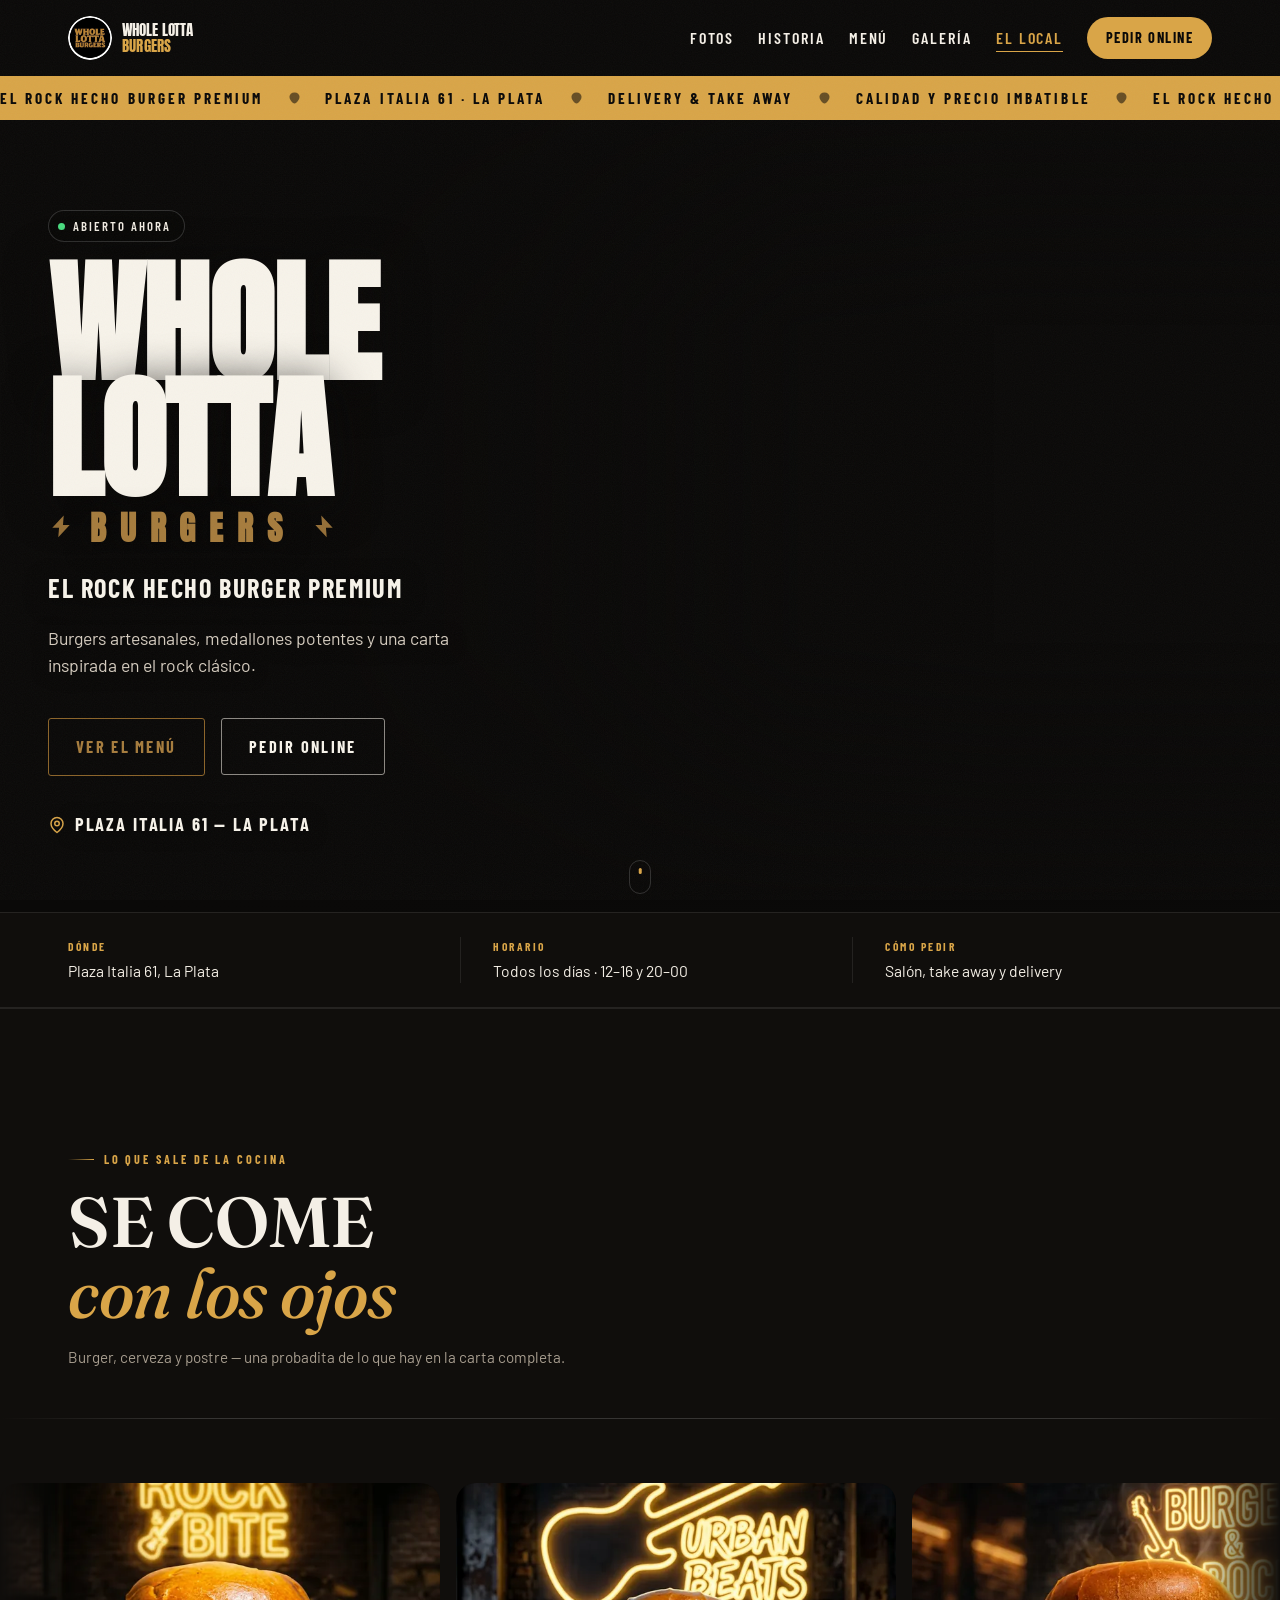
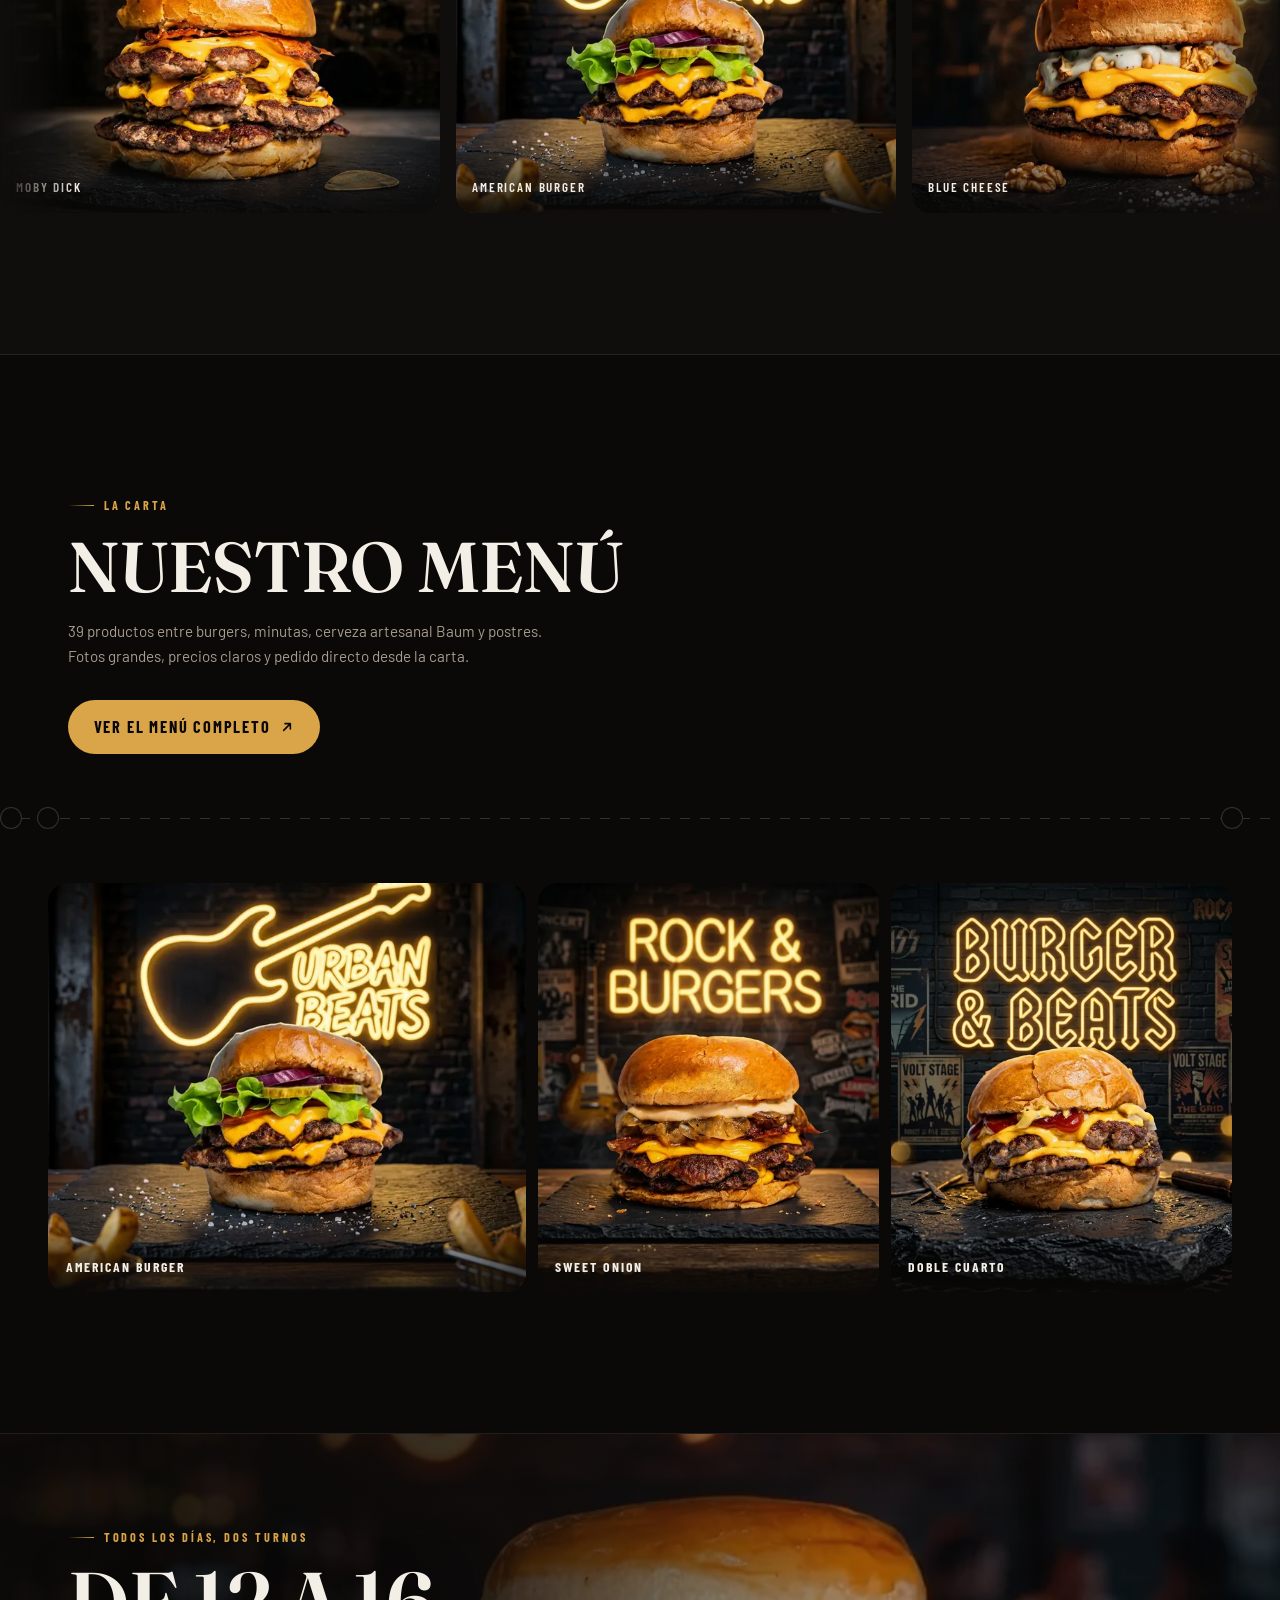
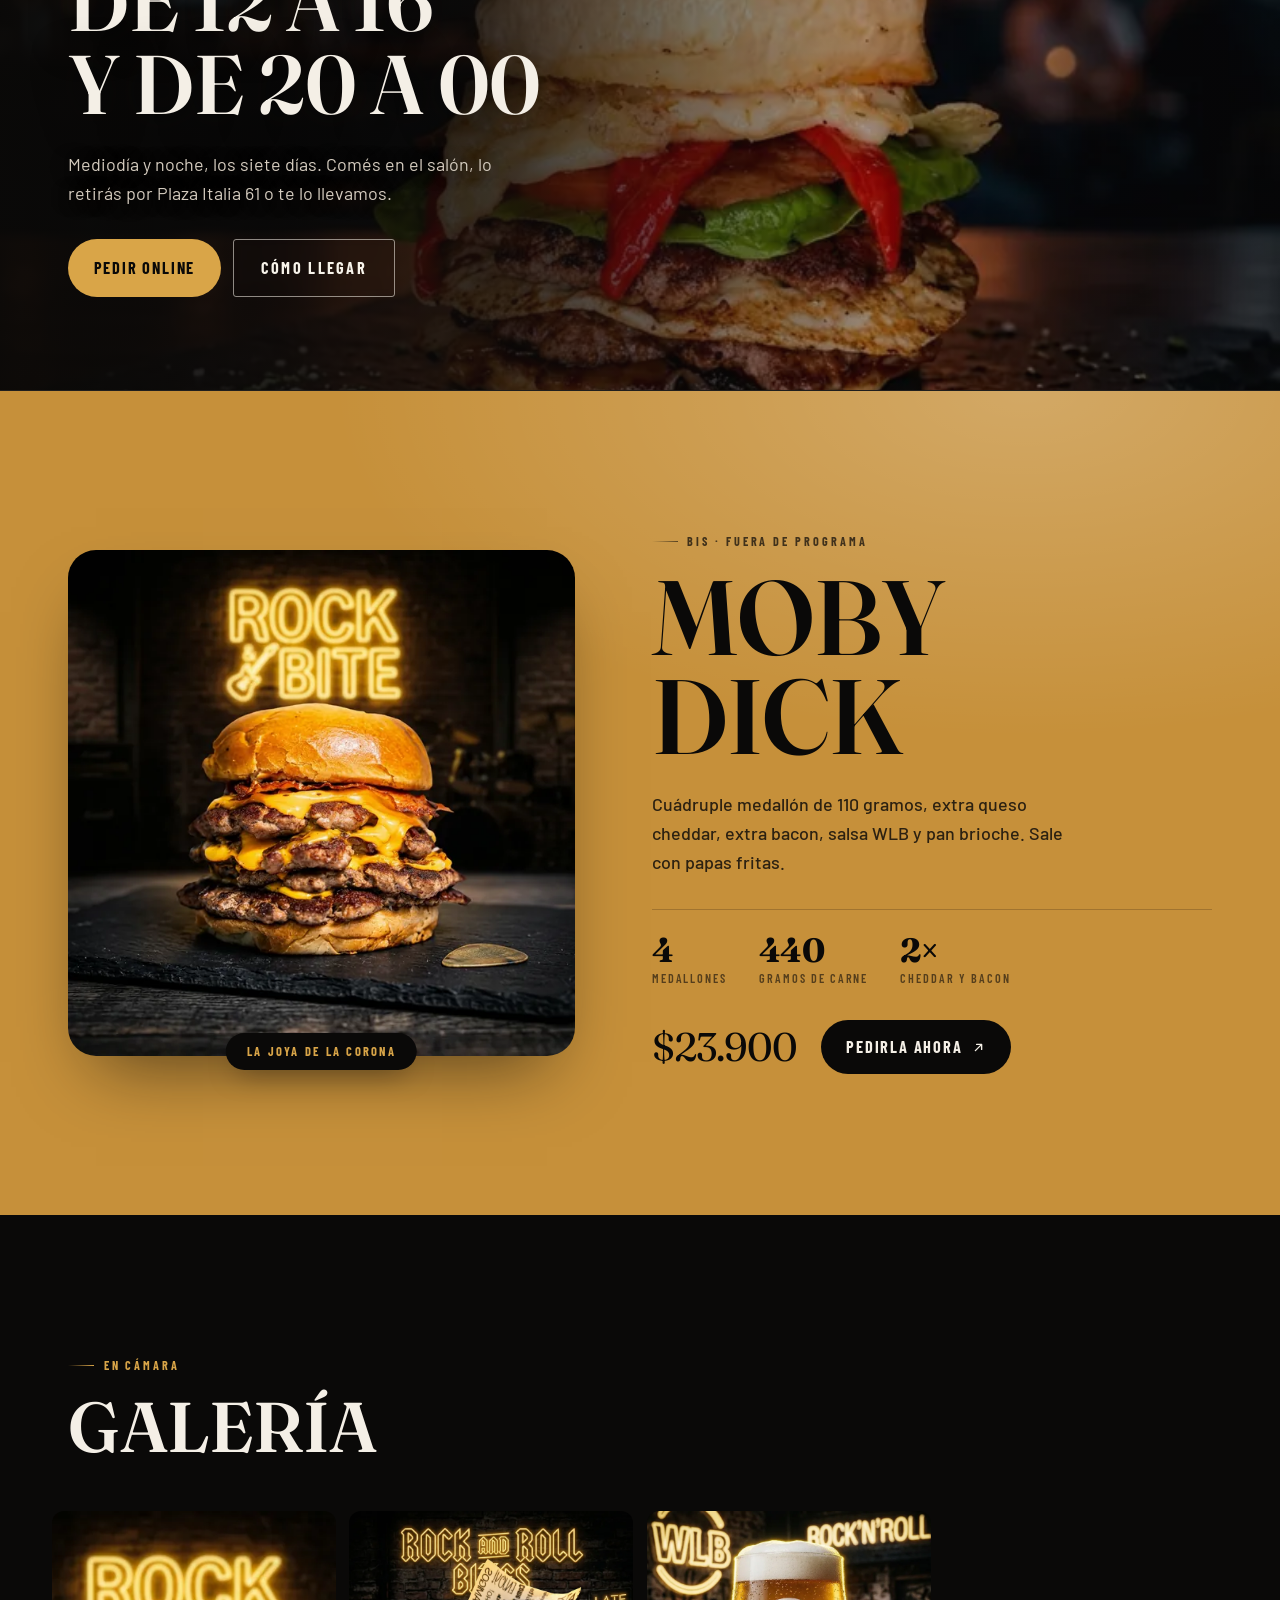
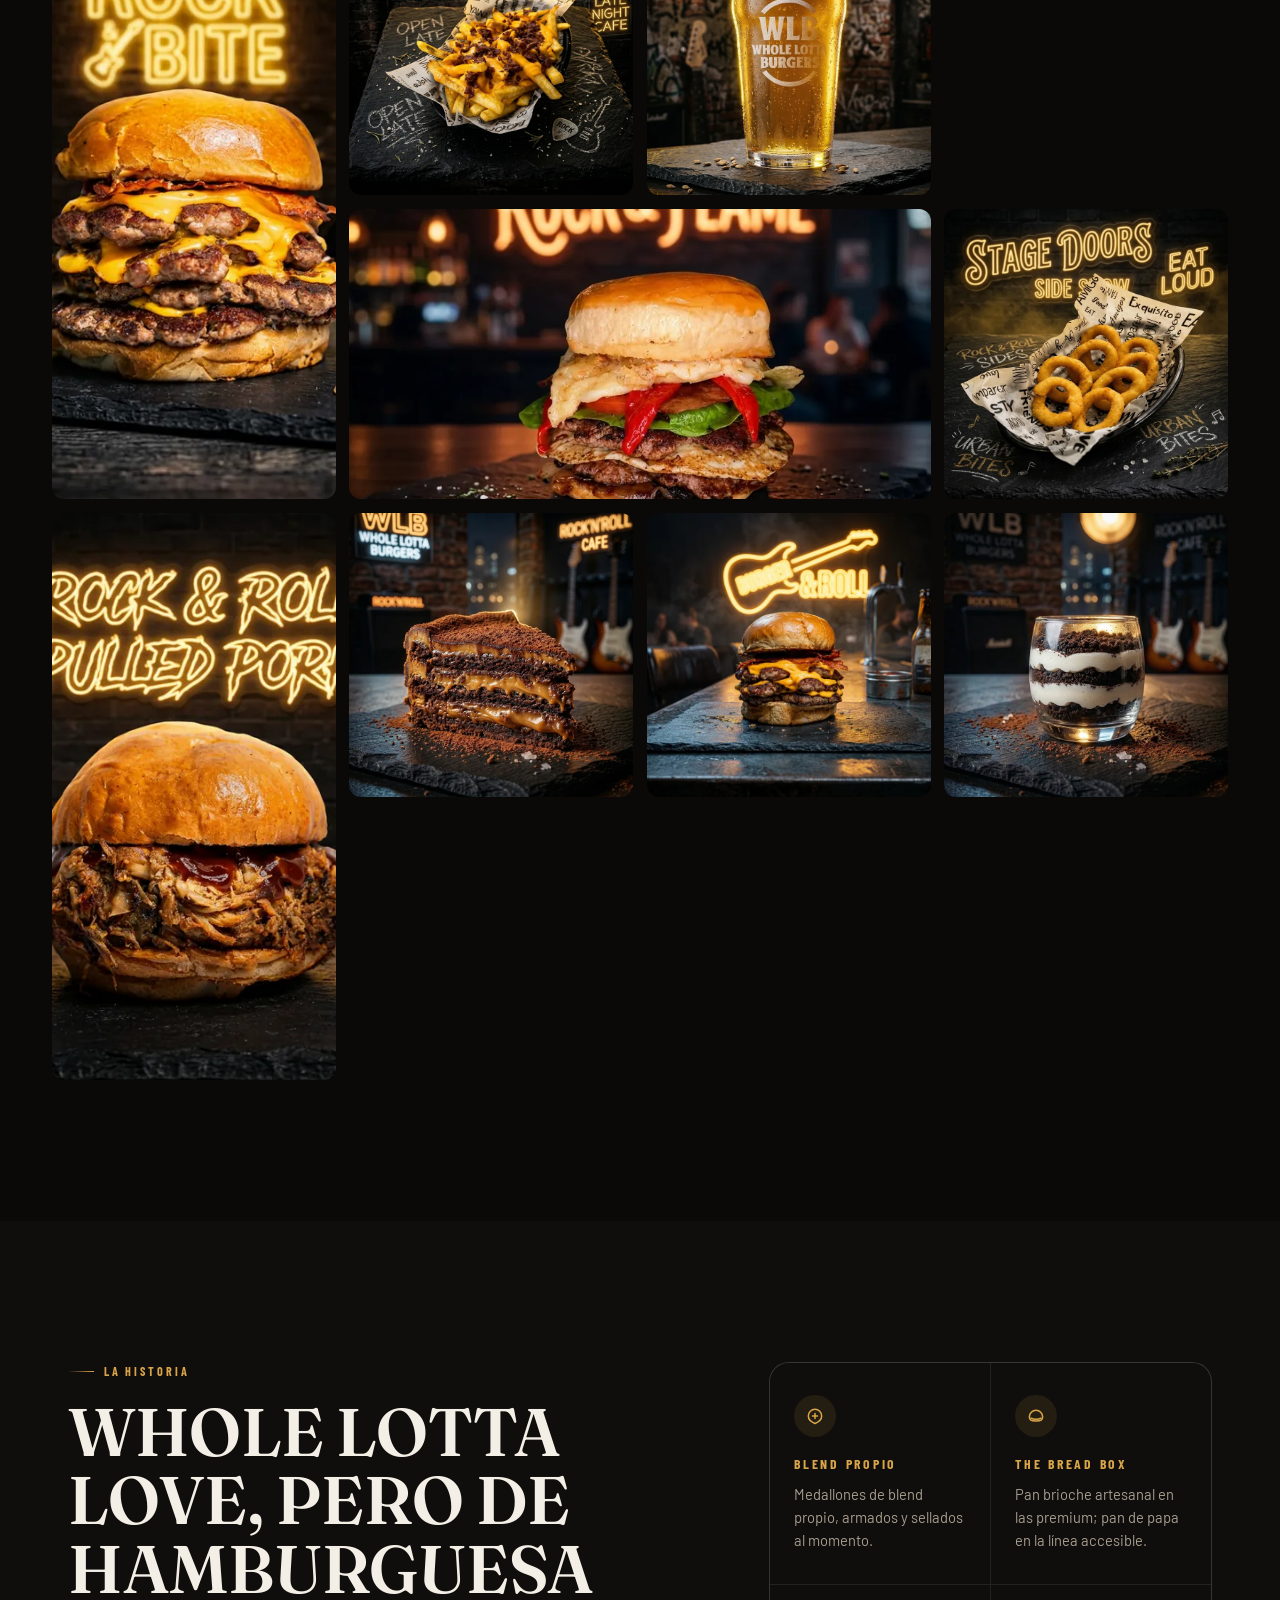
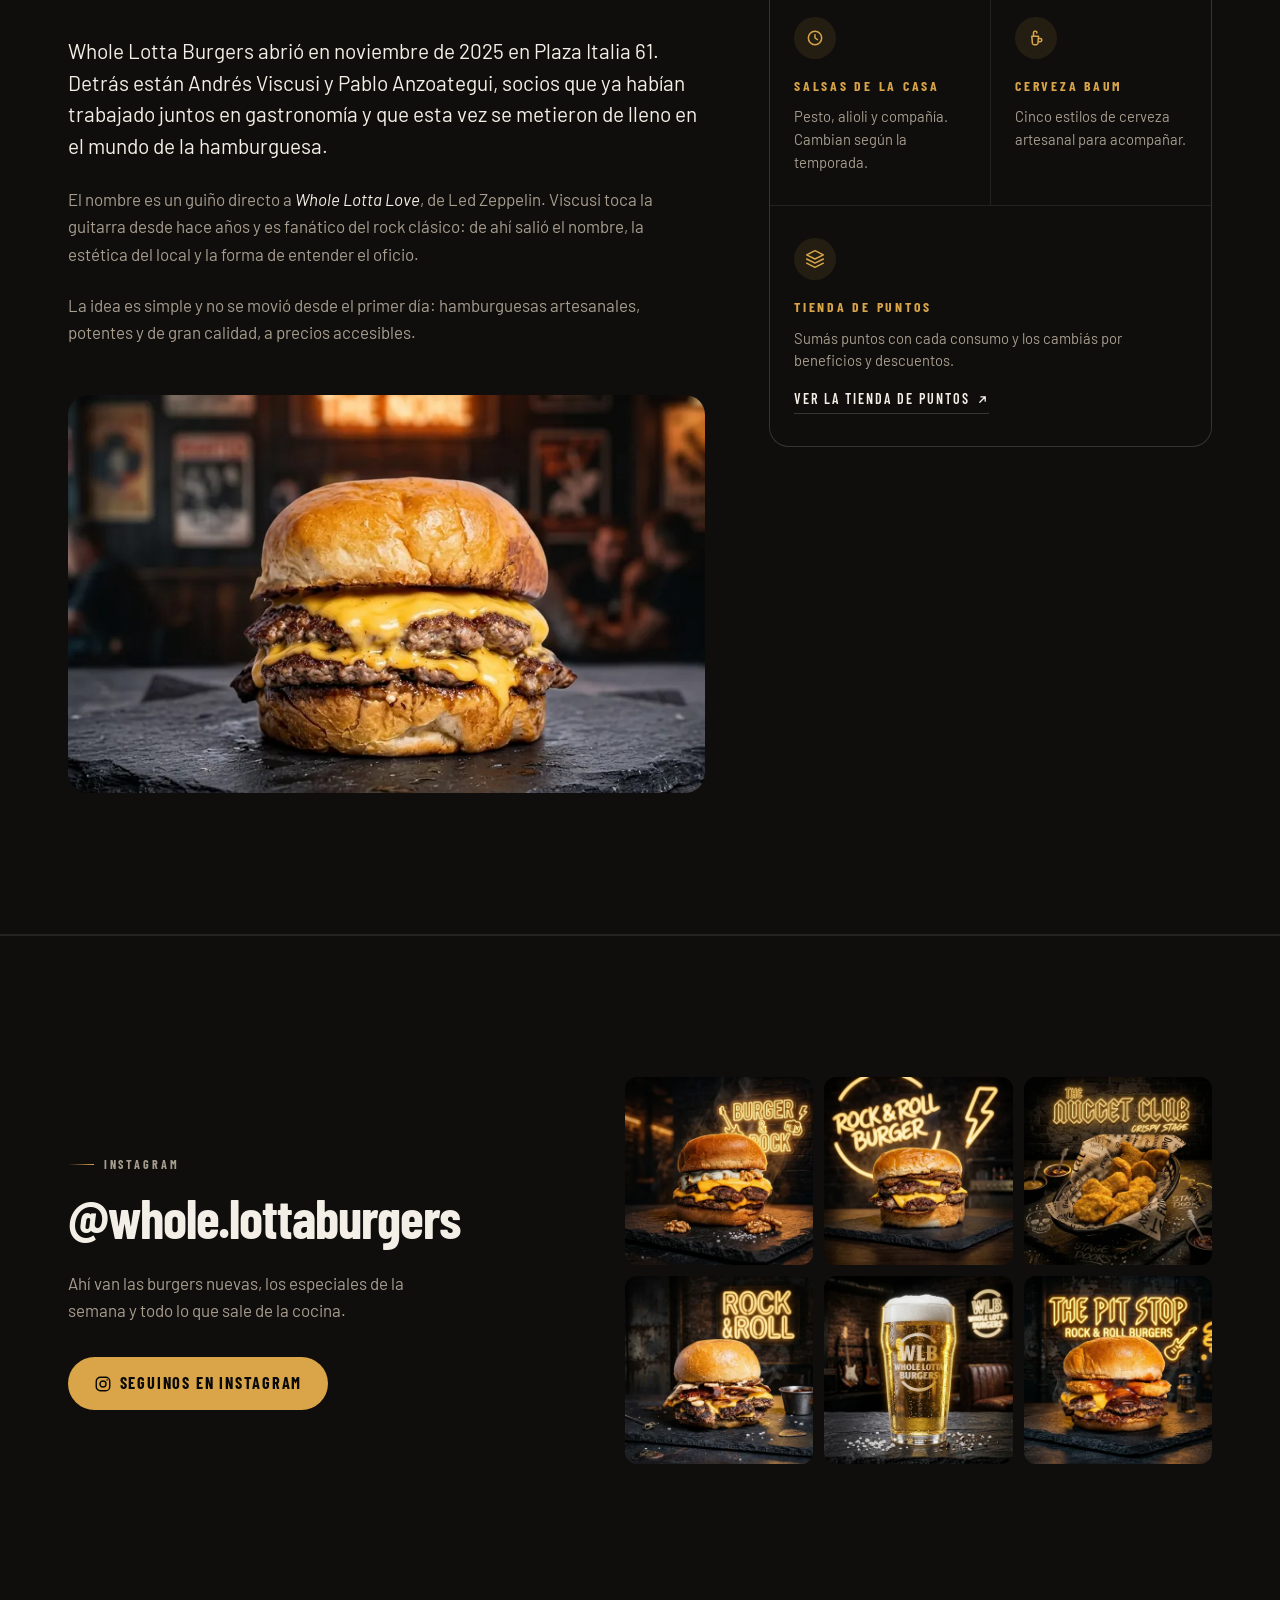
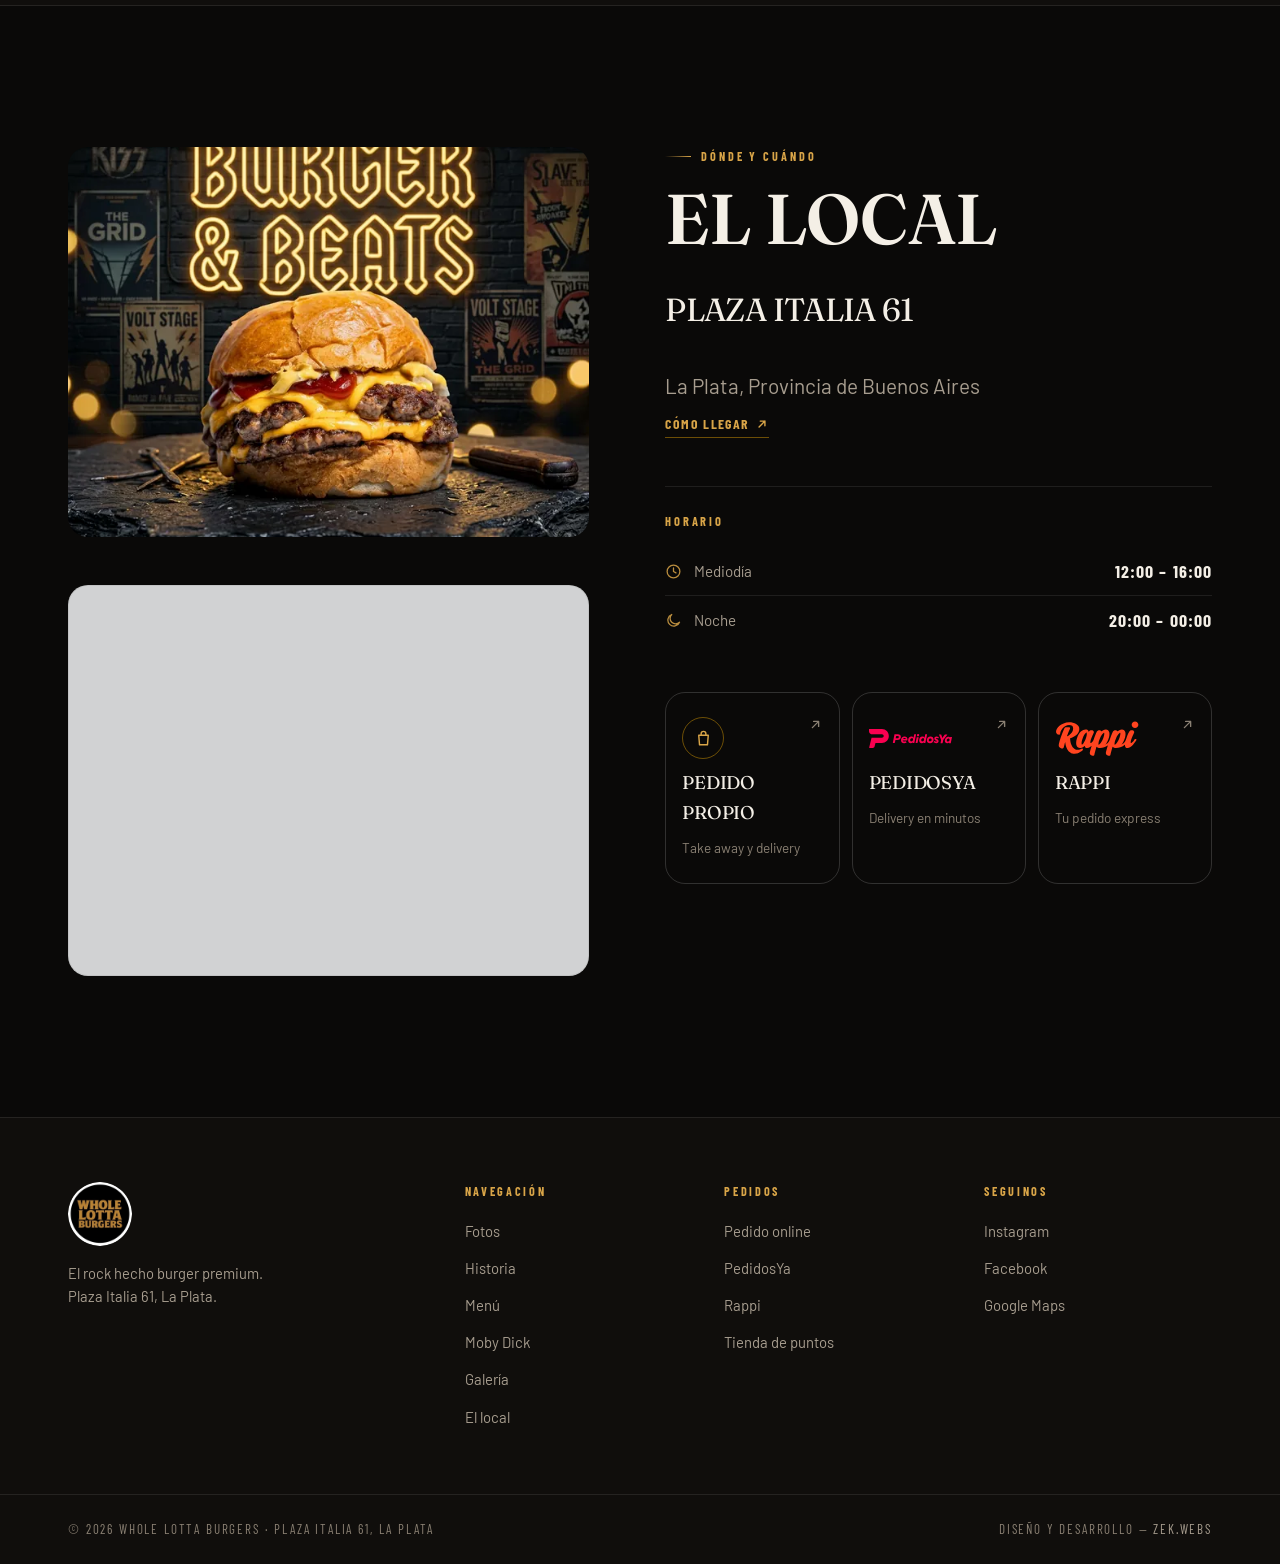
==== index.html @ e45cfd72 "Sitio de Whole Lotta Burgers: landing + carta completa Demo comercial para Whole Lotta Burgers (La P" ====
<!DOCTYPE html>
<html lang="es-AR">
<head>
<meta charset="UTF-8">
<meta name="viewport" content="width=device-width, initial-scale=1, viewport-fit=cover">

<title>Whole Lotta Burgers — El rock hecho burger premium | La Plata</title>
<meta name="description" content="Hamburguesas artesanales en Plaza Italia 61, La Plata. Medallones de blend propio, pan brioche de The Bread Box y cerveza artesanal Baum. Delivery y take away, todos los días.">
<meta name="theme-color" content="#0A0908">
<meta name="author" content="Whole Lotta Burgers">
<link rel="canonical" href="https://lottaburgers.com/">

<meta property="og:type" content="restaurant.restaurant">
<meta property="og:site_name" content="Whole Lotta Burgers">
<meta property="og:locale" content="es_AR">
<meta property="og:url" content="https://lottaburgers.com/">
<meta property="og:title" content="Whole Lotta Burgers — El rock hecho burger premium">
<meta property="og:description" content="Hamburguesas artesanales en Plaza Italia 61, La Plata. Delivery y take away, todos los días de 12 a 16 y de 20 a 00.">
<meta property="og:image" content="https://lottaburgers.com/assets/og.jpg">
<meta property="og:image:width" content="1200">
<meta property="og:image:height" content="630">
<meta property="og:image:alt" content="Hamburguesa La Mundial de Whole Lotta Burgers frente a un cartel de neón que dice Rock &amp; Flame">
<meta name="twitter:card" content="summary_large_image">
<meta name="twitter:title" content="Whole Lotta Burgers — El rock hecho burger premium">
<meta name="twitter:description" content="Hamburguesas artesanales en Plaza Italia 61, La Plata. Delivery y take away.">
<meta name="twitter:image" content="https://lottaburgers.com/assets/og.jpg">

<link rel="icon" href="assets/favicon.svg" type="image/svg+xml">
<link rel="apple-touch-icon" href="assets/apple-touch-icon.png">

<link rel="preconnect" href="https://fonts.googleapis.com">
<link rel="preconnect" href="https://fonts.gstatic.com" crossorigin>
<link rel="preload" as="image" href="assets/local-tall.webp" media="(max-width:899px)" fetchpriority="high">
<link rel="preload" as="image" href="assets/local.webp" imagesrcset="assets/local-sm.webp 700w, assets/local.webp 795w" imagesizes="100vw" media="(min-width:900px)" fetchpriority="high">
<link href="https://fonts.googleapis.com/css2?family=Anton&family=Fraunces:ital,opsz,wght@0,9..144,500;0,9..144,600;0,9..144,700;1,9..144,500&family=Barlow+Condensed:wght@500;600;700&family=Barlow:wght@400;500;600&display=swap" rel="stylesheet">
<link rel="stylesheet" href="css/styles.css">
<noscript><style>.rv{opacity:1!important;transform:none!important}.menu-panel[hidden]{display:block!important}</style></noscript>

<script type="application/ld+json">
{
  "@context": "https://schema.org",
  "@type": "Restaurant",
  "name": "Whole Lotta Burgers",
  "slogan": "El rock hecho burger premium",
  "description": "Hamburguesería artesanal en La Plata. Medallones de blend propio, pan brioche de The Bread Box, salsas de la casa y cerveza artesanal Baum.",
  "url": "https://lottaburgers.com/",
  "image": "https://lottaburgers.com/assets/og.jpg",
  "logo": "https://lottaburgers.com/assets/logo.webp",
  "servesCuisine": ["Hamburguesas", "Comida americana"],
  "priceRange": "$$",
  "currenciesAccepted": "ARS",
  "address": {
    "@type": "PostalAddress",
    "streetAddress": "Plaza Italia 61",
    "addressLocality": "La Plata",
    "addressRegion": "Buenos Aires",
    "addressCountry": "AR"
  },
  "openingHoursSpecification": [
    { "@type": "OpeningHoursSpecification", "dayOfWeek": ["Monday","Tuesday","Wednesday","Thursday","Friday","Saturday","Sunday"], "opens": "12:00", "closes": "16:00" },
    { "@type": "OpeningHoursSpecification", "dayOfWeek": ["Monday","Tuesday","Wednesday","Thursday","Friday","Saturday","Sunday"], "opens": "20:00", "closes": "00:00" }
  ],
  "hasMenu": "https://lottaburgers.com/menu.html",
  "acceptsReservations": "False",
  "sameAs": [
    "https://www.instagram.com/whole.lottaburgers/",
    "https://www.facebook.com/p/Whole-Lotta-Burgers-61580133121450/"
  ]
}
</script>
</head>

<body>
<a class="skip-link" href="#contenido">Saltar al contenido</a>

<!-- ══════════ HEADER ══════════ -->
<header class="hdr" id="hdr">
  <div class="hdr-in">
    <a href="#inicio" class="brand" aria-label="Whole Lotta Burgers — inicio">
      <img src="assets/logo.webp" width="320" height="320" alt="" class="brand-mark">
      <span class="brand-txt"><b>Whole Lotta</b><i>Burgers</i></span>
    </a>

    <nav class="nav" id="nav" aria-label="Navegación principal">
      <ul class="nav-list">
        <li><a href="#fotos">Fotos</a></li>
        <li><a href="#historia">Historia</a></li>
        <li><a href="menu.html">Menú</a></li>
        <li><a href="#galeria">Galería</a></li>
        <li><a href="#local">El local</a></li>
      </ul>
      <a href="https://www.instagram.com/whole.lottaburgers/" class="nav-ig" target="_blank" rel="noopener">
        <svg viewBox="0 0 24 24" width="18" height="18" fill="none" stroke="currentColor" stroke-width="1.7" aria-hidden="true"><rect x="3" y="3" width="18" height="18" rx="5.5"/><circle cx="12" cy="12" r="4"/><circle cx="17.4" cy="6.6" r="1.1" fill="currentColor" stroke="none"/></svg>
        <span>@whole.lottaburgers</span>
      </a>
    </nav>

    <div class="hdr-cta">
      <a href="https://whole-lotta-burgers.restosimple.com" class="btn btn-amber btn-sm" target="_blank" rel="noopener">Pedir online</a>
    </div>

    <button class="burger" id="burger" aria-label="Abrir menú de navegación" aria-expanded="false" aria-controls="nav">
      <span></span><span></span>
    </button>
  </div>
</header>

<!-- ══════════ MARQUEE ══════════ -->
<div class="marq" aria-hidden="true">
  <div class="marq-track" id="marqTrack">
    <span>El rock hecho burger premium</span>
    <svg class="pick" viewBox="0 0 24 26" aria-hidden="true"><path d="M12 1C5.4 1 1 5.2 1 10.4c0 5 3.4 9.9 7.1 13.1a5.9 5.9 0 0 0 7.8 0C19.6 20.3 23 15.4 23 10.4 23 5.2 18.6 1 12 1Z"/></svg>
    <span>Plaza Italia 61 · La Plata</span>
    <svg class="pick" viewBox="0 0 24 26" aria-hidden="true"><path d="M12 1C5.4 1 1 5.2 1 10.4c0 5 3.4 9.9 7.1 13.1a5.9 5.9 0 0 0 7.8 0C19.6 20.3 23 15.4 23 10.4 23 5.2 18.6 1 12 1Z"/></svg>
    <span>Delivery &amp; take away</span>
    <svg class="pick" viewBox="0 0 24 26" aria-hidden="true"><path d="M12 1C5.4 1 1 5.2 1 10.4c0 5 3.4 9.9 7.1 13.1a5.9 5.9 0 0 0 7.8 0C19.6 20.3 23 15.4 23 10.4 23 5.2 18.6 1 12 1Z"/></svg>
    <span>Calidad y precio imbatible</span>
    <svg class="pick" viewBox="0 0 24 26" aria-hidden="true"><path d="M12 1C5.4 1 1 5.2 1 10.4c0 5 3.4 9.9 7.1 13.1a5.9 5.9 0 0 0 7.8 0C19.6 20.3 23 15.4 23 10.4 23 5.2 18.6 1 12 1Z"/></svg>
  </div>
</div>

<main id="contenido">

<!-- ══════════ 1 · HERO ══════════ -->
<section class="hero" id="inicio">
  <div class="hero-media">
    <picture>
      <!-- En vertical entra la fachada completa; en apaisado, el plano bajo con la mesa. -->
      <source media="(max-width:899px)" srcset="assets/local-tall.webp" width="325" height="1456">
      <img src="assets/local.webp"
           srcset="assets/local-sm.webp 700w, assets/local.webp 795w"
           sizes="100vw" width="795" height="656"
           alt="Frente del local de Whole Lotta Burgers en Plaza Italia 61 de noche, con una hamburguesa de la casa servida en la mesa de la vereda"
           fetchpriority="high" decoding="async">
    </picture>
  </div>
  <div class="hero-scrim"></div>

  <div class="hero-body">
    <p class="status" id="status" hidden>
      <span class="status-dot" id="statusDot"></span><span id="statusTxt"></span>
    </p>

    <h1 class="hero-h1">
      <span class="hero-word">Whole</span>
      <span class="hero-word">Lotta</span>
      <span class="hero-sub-word">
        <svg class="bolt" viewBox="0 0 24 24" aria-hidden="true"><path d="M14.5 2 4 13.2h6.2L9.5 22 20 10.8h-6.2L14.5 2Z"/></svg>
        Burgers
        <svg class="bolt bolt-r" viewBox="0 0 24 24" aria-hidden="true"><path d="M14.5 2 4 13.2h6.2L9.5 22 20 10.8h-6.2L14.5 2Z"/></svg>
      </span>
    </h1>

    <p class="hero-tag">El rock hecho burger premium</p>

    <p class="hero-sub">Burgers artesanales, medallones potentes y una carta inspirada en el rock clásico.</p>

    <div class="hero-cta">
      <a href="menu.html" class="btn btn-line btn-line-gold">Ver el menú</a>
      <a href="https://whole-lotta-burgers.restosimple.com" class="btn btn-line" target="_blank" rel="noopener">Pedir online</a>
    </div>

    <p class="hero-place">
      <svg viewBox="0 0 24 24" width="18" height="18" fill="none" stroke="currentColor" stroke-width="2" stroke-linecap="round" stroke-linejoin="round" aria-hidden="true"><path d="M20 10c0 6-8 12-8 12s-8-6-8-12a8 8 0 0 1 16 0Z"/><circle cx="12" cy="10" r="3"/></svg>
      Plaza Italia 61 — La Plata
    </p>
  </div>

  <a class="scroll-cue" href="#fotos" aria-label="Bajar a la página"><span></span></a>
</section>

<!-- ══════════ FRANJA DE DATOS ══════════ -->
<section class="strip" aria-label="Datos del local">
  <dl class="strip-in">
    <div><dt>Dónde</dt><dd>Plaza Italia 61, La Plata</dd></div>
    <div><dt>Horario</dt><dd>Todos los días · 12–16 y 20–00</dd></div>
    <div><dt>Cómo pedir</dt><dd>Salón, take away y delivery</dd></div>
  </dl>
</section>

<!-- ══════════ 2 · SE COME CON LOS OJOS ══════════ -->
<section class="show" id="fotos" aria-labelledby="show-h">
  <div class="wrap">
    <header class="sec-head show-head">
      <p class="eyebrow rv">Lo que sale de la cocina</p>
      <h2 class="sec-h2 rv" id="show-h">Se come<br><em>con los ojos</em></h2>
      <p class="sec-note rv">Burger, cerveza y postre — una probadita de lo que hay en la carta completa.</p>
    </header>
  </div>

  <div class="show-divider" aria-hidden="true"></div>

  <!-- Una sola fila que corre sola, no dos compitiendo entre sí como antes.
       El JS duplica el contenido para que el bucle cierre sin salto. -->
  <div class="show-row" data-reel aria-hidden="true">
    <div class="show-track">
      <figure class="show-ph"><img src="assets/menu/moby.webp" width="640" height="640" loading="lazy" decoding="async" alt=""><figcaption>Moby Dick</figcaption></figure>
      <figure class="show-ph"><img src="assets/menu/american.webp" width="800" height="800" loading="lazy" decoding="async" alt=""><figcaption>American Burger</figcaption></figure>
      <figure class="show-ph"><img src="assets/menu/blue-cheese.webp" width="640" height="640" loading="lazy" decoding="async" alt=""><figcaption>Blue Cheese</figcaption></figure>
      <figure class="show-ph"><img src="assets/menu/sweet-onion.webp" width="800" height="800" loading="lazy" decoding="async" alt=""><figcaption>Sweet Onion</figcaption></figure>
      <figure class="show-ph"><img src="assets/menu/ipa-baum.webp" width="800" height="800" loading="lazy" decoding="async" alt=""><figcaption>IPA Baum</figcaption></figure>
      <figure class="show-ph"><img src="assets/menu/honey-baum.webp" width="800" height="800" loading="lazy" decoding="async" alt=""><figcaption>Honey Baum</figcaption></figure>
      <figure class="show-ph"><img src="assets/menu/chocotorta.webp" width="800" height="800" loading="lazy" decoding="async" alt=""><figcaption>Chocotorta</figcaption></figure>
    </div>
  </div>
</section>

<!-- ══════════ 4 · TEASER DE MENÚ ══════════ -->
<section class="menu-teaser" id="menu">
  <div class="wrap">
    <div class="mt-head">
      <p class="eyebrow rv">La carta</p>
      <h2 class="sec-h2 rv">Nuestro menú</h2>
      <p class="sec-note rv">39 productos entre burgers, minutas, cerveza artesanal Baum y postres. Fotos grandes, precios claros y pedido directo desde la carta.</p>
      <a href="menu.html" class="btn btn-amber rv">
        Ver el menú completo
        <svg viewBox="0 0 24 24" width="16" height="16" fill="none" stroke="currentColor" stroke-width="2.4" stroke-linecap="round" stroke-linejoin="round" aria-hidden="true"><path d="M7 17 17 7M9 7h8v8"/></svg>
      </a>
    </div>
  </div>

  <!-- línea perforada tipo entrada de recital: guiño rock sin gritar -->
  <div class="mt-ticket" aria-hidden="true"><span></span></div>

  <div class="mt-strip">
    <figure class="mt-ph mt-ph-a rv">
      <img src="assets/menu/american.webp" width="800" height="800" loading="lazy" decoding="async" alt="American Burger con tomate, pepinillos, cebolla morada y lechuga">
      <figcaption>American Burger</figcaption>
    </figure>
    <figure class="mt-ph rv">
      <img src="assets/menu/sweet-onion.webp" width="800" height="800" loading="lazy" decoding="async" alt="Sweet Onion con cebolla caramelizada, cheddar y bacon">
      <figcaption>Sweet Onion</figcaption>
    </figure>
    <figure class="mt-ph rv">
      <img src="assets/menu/doble-cuarto.webp" width="800" height="800" loading="lazy" decoding="async" alt="Doble Cuarto con cebolla en brunoise y salsa doble cuarto">
      <figcaption>Doble Cuarto</figcaption>
    </figure>
  </div>
</section>

<!-- ══════════ FRANJA A TODO EL ANCHO ══════════ -->
<section class="band rv" aria-labelledby="band-h">
  <div class="band-media">
    <img src="assets/menu/la-mundial.webp" width="800" height="800" loading="lazy" decoding="async"
         alt="La Mundial servida frente al cartel de neón del local">
  </div>
  <div class="band-in">
    <p class="eyebrow">Todos los días, dos turnos</p>
    <h2 class="band-h" id="band-h">De 12 a 16<br>y de 20 a 00</h2>
    <p class="band-p">Mediodía y noche, los siete días. Comés en el salón, lo retirás por Plaza Italia 61 o te lo llevamos.</p>
    <div class="band-cta">
      <a href="https://whole-lotta-burgers.restosimple.com" class="btn btn-amber" target="_blank" rel="noopener">Pedir online</a>
      <a href="#local" class="btn btn-line">Cómo llegar</a>
    </div>
  </div>
</section>

<!-- ══════════ 5 · PRODUCTO DESTACADO ══════════ -->
<section class="feat" id="destacado" aria-labelledby="feat-h">
  <div class="feat-in">
    <div class="feat-media rv">
      <img src="assets/menu/moby.webp" width="640" height="640" loading="lazy" decoding="async"
           alt="Moby Dick: cuádruple medallón con extra cheddar y extra bacon, bajo un cartel de neón que dice Rock Bite">
      <span class="feat-badge">La joya de la corona</span>
    </div>

    <div class="feat-body rv">
      <p class="eyebrow eyebrow-dark">Bis · Fuera de programa</p>
      <h2 class="feat-h" id="feat-h">Moby<br>Dick</h2>
      <p class="feat-lead">Cuádruple medallón de 110 gramos, extra queso cheddar, extra bacon, salsa WLB y pan brioche. Sale con papas fritas.</p>

      <ul class="feat-specs">
        <li><b>4</b><span>medallones</span></li>
        <li><b>440</b><span>gramos de carne</span></li>
        <li><b>2×</b><span>cheddar y bacon</span></li>
      </ul>

      <div class="feat-cta">
        <p class="feat-price">$23.900</p>
        <a href="https://whole-lotta-burgers.restosimple.com" class="btn btn-dark" target="_blank" rel="noopener">
          Pedirla ahora
          <svg viewBox="0 0 24 24" width="15" height="15" fill="none" stroke="currentColor" stroke-width="2.2" stroke-linecap="round" stroke-linejoin="round" aria-hidden="true"><path d="M7 17 17 7M9 7h8v8"/></svg>
        </a>
      </div>
    </div>
  </div>
</section>

<!-- ══════════ 6 · GALERÍA ══════════ -->
<section class="gal" id="galeria">
  <div class="wrap">
    <header class="sec-head">
      <p class="eyebrow rv">En cámara</p>
      <h2 class="sec-h2 rv">Galería</h2>
    </header>
  </div>

  <div class="gal-grid" id="galGrid">
    <figure class="g g-tall rv"><img src="assets/menu/moby.webp" width="640" height="640" loading="lazy" decoding="async" alt="Moby Dick, la hamburguesa de cuatro medallones, bajo un cartel de neón"><figcaption>Moby Dick</figcaption></figure>
    <figure class="g rv"><img src="assets/menu/papas-cheddar-bacon.webp" width="800" height="800" loading="lazy" decoding="async" alt="Papas con cheddar y bacon sobre pizarra"><figcaption>Papas Cheddar y Bacon</figcaption></figure>
    <figure class="g rv"><img src="assets/menu/ipa-baum.webp" width="800" height="800" loading="lazy" decoding="async" alt="Pinta de cerveza artesanal IPA Baum"><figcaption>IPA Baum</figcaption></figure>
    <figure class="g g-wide rv"><img src="assets/menu/la-mundial.webp" width="800" height="800" loading="lazy" decoding="async" alt="La Mundial frente al cartel de neón Rock &amp; Flame"><figcaption>La Mundial</figcaption></figure>
    <figure class="g rv"><img src="assets/menu/aros-cebolla.webp" width="800" height="800" loading="lazy" decoding="async" alt="Aros de cebolla crujientes"><figcaption>Aros de Cebolla</figcaption></figure>
    <figure class="g g-tall rv"><img src="assets/menu/pulled-pork.webp" width="640" height="640" loading="lazy" decoding="async" alt="Sándwich de pulled pork con salsa barbacoa"><figcaption>Pulled Pork</figcaption></figure>
    <figure class="g rv"><img src="assets/menu/chocotorta.webp" width="800" height="800" loading="lazy" decoding="async" alt="Chocotorta en capas"><figcaption>Chocotorta</figcaption></figure>
    <figure class="g rv"><img src="assets/menu/triple.webp" width="640" height="640" loading="lazy" decoding="async" alt="Triple Cheese Bacon"><figcaption>Triple Cheese Bacon</figcaption></figure>
    <figure class="g rv"><img src="assets/menu/postre-oreo.webp" width="800" height="800" loading="lazy" decoding="async" alt="Postre de Oreo en capas"><figcaption>Postre Oreo</figcaption></figure>
  </div>
</section>

<!-- ══════════ 3 · SOBRE LA MARCA ══════════ -->
<section class="about" id="historia">
  <div class="wrap about-in">
    <div class="about-txt rv">
      <p class="eyebrow">La historia</p>
      <h2 class="sec-h2">Whole Lotta<br>Love, pero de<br>hamburguesa</h2>

      <p class="lede">Whole Lotta Burgers abrió en noviembre de 2025 en Plaza Italia 61. Detrás están Andrés Viscusi y Pablo Anzoategui, socios que ya habían trabajado juntos en gastronomía y que esta vez se metieron de lleno en el mundo de la hamburguesa.</p>

      <p>El nombre es un guiño directo a <em>Whole Lotta Love</em>, de Led Zeppelin. Viscusi toca la guitarra desde hace años y es fanático del rock clásico: de ahí salió el nombre, la estética del local y la forma de entender el oficio.</p>

      <p>La idea es simple y no se movió desde el primer día: hamburguesas artesanales, potentes y de gran calidad, a precios accesibles.</p>

      <figure class="about-photo">
        <img src="assets/menu/cheese-doble.webp" width="800" height="800" loading="lazy" decoding="async" alt="Doble Cheese Burger sobre pizarra, con la pared de pósters de rock del local detrás">
      </figure>
    </div>

    <div class="about-specs rv" aria-label="Lo que usamos">
      <div class="spec">
        <span class="spec-ico" aria-hidden="true"><svg viewBox="0 0 24 24" width="20" height="20" fill="none" stroke="currentColor" stroke-width="1.8" stroke-linecap="round" stroke-linejoin="round"><path d="M4 12a8 8 0 0 1 16 0c0 4-3 7-8 9-5-2-8-5-8-9Z"/><path d="M9 12h6M12 9v6"/></svg></span>
        <h3>Blend propio</h3><p>Medallones de blend propio, armados y sellados al momento.</p>
      </div>
      <div class="spec">
        <span class="spec-ico" aria-hidden="true"><svg viewBox="0 0 24 24" width="20" height="20" fill="none" stroke="currentColor" stroke-width="1.8" stroke-linecap="round" stroke-linejoin="round"><path d="M4 13c0-4 3.6-8 8-8s8 4 8 8-2 5-8 5-8-1-8-5Z"/><path d="M6 14.5c1.5 1 3.6 1.5 6 1.5s4.5-.5 6-1.5"/></svg></span>
        <h3>The Bread Box</h3><p>Pan brioche artesanal en las premium; pan de papa en la línea accesible.</p>
      </div>
      <div class="spec">
        <span class="spec-ico" aria-hidden="true"><svg viewBox="0 0 24 24" width="20" height="20" fill="none" stroke="currentColor" stroke-width="1.8" stroke-linecap="round" stroke-linejoin="round"><circle cx="12" cy="12" r="8"/><path d="M12 8v4l3 2"/></svg></span>
        <h3>Salsas de la casa</h3><p>Pesto, alioli y compañía. Cambian según la temporada.</p>
      </div>
      <div class="spec">
        <span class="spec-ico" aria-hidden="true"><svg viewBox="0 0 24 24" width="20" height="20" fill="none" stroke="currentColor" stroke-width="1.8" stroke-linecap="round" stroke-linejoin="round"><path d="M7 10h8l-.7 8.5a2 2 0 0 1-2 1.5H9.7a2 2 0 0 1-2-1.5L7 10Z"/><path d="M9 10V5.5A1.5 1.5 0 0 1 10.5 4h1a1.5 1.5 0 0 1 1.5 1.5V6"/><path d="M15 12.5h2a2 2 0 0 1 0 4h-1.4"/></svg></span>
        <h3>Cerveza Baum</h3><p>Cinco estilos de cerveza artesanal para acompañar.</p>
      </div>
      <div class="spec spec-wide">
        <span class="spec-ico" aria-hidden="true"><svg viewBox="0 0 24 24" width="20" height="20" fill="none" stroke="currentColor" stroke-width="1.8" stroke-linecap="round" stroke-linejoin="round"><path d="M12 2 2 7l10 5 10-5-10-5Z"/><path d="M2 17l10 5 10-5M2 12l10 5 10-5"/></svg></span>
        <h3>Tienda de puntos</h3>
        <p>Sumás puntos con cada consumo y los cambiás por beneficios y descuentos.</p>
        <a href="https://wholelottaburgers.tiendadepuntos.com/" class="spec-link" target="_blank" rel="noopener">Ver la tienda de puntos
          <svg viewBox="0 0 24 24" width="13" height="13" fill="none" stroke="currentColor" stroke-width="2.4" stroke-linecap="round" stroke-linejoin="round" aria-hidden="true"><path d="M7 17 17 7M9 7h8v8"/></svg>
        </a>
      </div>
    </div>
  </div>
</section>

<!-- ══════════ 7 · INSTAGRAM ══════════ -->
<section class="ig" id="instagram">
  <div class="wrap ig-in">
    <div class="ig-txt rv">
      <p class="eyebrow">Instagram</p>
      <h2 class="sec-h2">@whole.lottaburgers</h2>
      <p>Ahí van las burgers nuevas, los especiales de la semana y todo lo que sale de la cocina.</p>
      <a href="https://www.instagram.com/whole.lottaburgers/" class="btn btn-amber" target="_blank" rel="noopener">
        <svg viewBox="0 0 24 24" width="18" height="18" fill="none" stroke="currentColor" stroke-width="1.9" aria-hidden="true"><rect x="3" y="3" width="18" height="18" rx="5.5"/><circle cx="12" cy="12" r="4"/><circle cx="17.4" cy="6.6" r="1.1" fill="currentColor" stroke="none"/></svg>
        Seguinos en Instagram
      </a>
    </div>

    <ul class="ig-strip">
      <li class="rv"><img src="assets/menu/blue-cheese-sm.webp" width="400" height="400" loading="lazy" decoding="async" alt="Blue Cheese Burger"></li>
      <li class="rv"><img src="assets/menu/sweet-bacon-sm.webp" width="400" height="400" loading="lazy" decoding="async" alt="Sweet Bacon Burger"></li>
      <li class="rv"><img src="assets/menu/nuggets-sm.webp" width="400" height="400" loading="lazy" decoding="async" alt="Nuggets de pollo"></li>
      <li class="rv"><img src="assets/menu/crispy-sm.webp" width="400" height="400" loading="lazy" decoding="async" alt="Crispy Burger"></li>
      <li class="rv"><img src="assets/menu/honey-baum-sm.webp" width="400" height="400" loading="lazy" decoding="async" alt="Cerveza Honey Baum"></li>
      <li class="rv"><img src="assets/menu/onion-rings-sm.webp" width="400" height="400" loading="lazy" decoding="async" alt="Onion Rings Burger"></li>
    </ul>
  </div>
</section>

<!-- ══════════ 9 · UBICACIÓN Y CONTACTO ══════════ -->
<section class="loc" id="local">
  <div class="wrap loc-in">
    <div class="loc-media rv">
      <figure class="loc-photo">
        <img src="assets/menu/doble-cuarto.webp" width="640" height="640" loading="lazy" decoding="async" alt="Doble Cuarto servido sobre pizarra, con el cartel de neón Burger &amp; Beats de fondo">
      </figure>
      <div class="loc-map">
        <iframe
          src="https://maps.google.com/maps?q=Whole+Lotta+Burgers,+Plaza+Italia+61,+La+Plata,+Buenos+Aires&output=embed"
          title="Ubicación de Whole Lotta Burgers en el mapa"
          loading="lazy" referrerpolicy="no-referrer-when-downgrade"></iframe>
      </div>
    </div>

    <div class="loc-txt rv">
      <p class="eyebrow">Dónde y cuándo</p>
      <h2 class="sec-h2">El local</h2>

      <address class="loc-addr">
        <strong>Plaza Italia 61</strong><br>
        La Plata, Provincia de Buenos Aires
      </address>

      <a href="https://www.google.com/maps/search/?api=1&amp;query=Whole+Lotta+Burgers%2C+Plaza+Italia+61%2C+La+Plata%2C+Buenos+Aires" class="loc-directions" target="_blank" rel="noopener">
        Cómo llegar
        <svg viewBox="0 0 24 24" width="14" height="14" fill="none" stroke="currentColor" stroke-width="2.4" stroke-linecap="round" stroke-linejoin="round" aria-hidden="true"><path d="M7 17 17 7M9 7h8v8"/></svg>
      </a>

      <div class="loc-hours">
        <h3>Horario</h3>
        <p class="hours-line">
          <svg viewBox="0 0 24 24" width="17" height="17" fill="none" stroke="currentColor" stroke-width="1.8" stroke-linecap="round" stroke-linejoin="round" aria-hidden="true"><circle cx="12" cy="12" r="9"/><path d="M12 7v5l3.5 2"/></svg>
          <span>Mediodía</span><b>12:00 – 16:00</b>
        </p>
        <p class="hours-line">
          <svg viewBox="0 0 24 24" width="17" height="17" fill="none" stroke="currentColor" stroke-width="1.8" stroke-linecap="round" stroke-linejoin="round" aria-hidden="true"><path d="M20.5 14.5A8.5 8.5 0 1 1 9.5 3.5a7 7 0 0 0 11 11Z"/></svg>
          <span>Noche</span><b>20:00 – 00:00</b>
        </p>
      </div>

      <div class="loc-channels">
        <a class="ch-card rv" href="https://whole-lotta-burgers.restosimple.com" target="_blank" rel="noopener">
          <span class="ch-ico" aria-hidden="true"><svg viewBox="0 0 24 24" width="19" height="19" fill="none" stroke="currentColor" stroke-width="1.8" stroke-linecap="round" stroke-linejoin="round"><path d="M6 8h12l-1 12H7L6 8Z"/><path d="M9 8V6a3 3 0 0 1 6 0v2"/></svg></span>
          <span class="ch-name">Pedido propio</span>
          <span class="ch-note">Take away y delivery</span>
          <svg class="ch-arrow" viewBox="0 0 24 24" width="15" height="15" fill="none" stroke="currentColor" stroke-width="2.2" stroke-linecap="round" stroke-linejoin="round" aria-hidden="true"><path d="M7 17 17 7M9 7h8v8"/></svg>
        </a>
        <a class="ch-card rv" href="https://www.pedidosya.com.ar/restaurantes/la-plata/whole-lotta-burgers-ffd69fae-f20e-4c43-b748-33fd95ce6d6e-menu" target="_blank" rel="noopener">
          <span class="ch-ico ch-ico-pya" aria-hidden="true"><img src="assets/pedidosya-logo.svg" alt="" width="70" height="16"></span>
          <span class="ch-name">PedidosYa</span>
          <span class="ch-note">Delivery en minutos</span>
          <svg class="ch-arrow" viewBox="0 0 24 24" width="15" height="15" fill="none" stroke="currentColor" stroke-width="2.2" stroke-linecap="round" stroke-linejoin="round" aria-hidden="true"><path d="M7 17 17 7M9 7h8v8"/></svg>
        </a>
        <a class="ch-card rv" href="https://www.rappi.com.ar/restaurantes/226342-whole-lotta-burgers" target="_blank" rel="noopener">
          <span class="ch-ico ch-ico-rappi" aria-hidden="true"><img src="assets/rappi-logo.svg" alt="" width="66" height="28"></span>
          <span class="ch-name">Rappi</span>
          <span class="ch-note">Tu pedido express</span>
          <svg class="ch-arrow" viewBox="0 0 24 24" width="15" height="15" fill="none" stroke="currentColor" stroke-width="2.2" stroke-linecap="round" stroke-linejoin="round" aria-hidden="true"><path d="M7 17 17 7M9 7h8v8"/></svg>
        </a>
      </div>
    </div>
  </div>
</section>

</main>

<!-- ══════════ 10 · FOOTER ══════════ -->
<footer class="ft">
  <div class="wrap ft-in">
    <div class="ft-brand">
      <img src="assets/logo.webp" width="320" height="320" loading="lazy" decoding="async" alt="Logo de Whole Lotta Burgers">
      <p>El rock hecho burger premium.<br>Plaza Italia 61, La Plata.</p>
    </div>

    <nav class="ft-nav" aria-label="Navegación del pie">
      <h4>Navegación</h4>
      <ul>
        <li><a href="#fotos">Fotos</a></li>
        <li><a href="#historia">Historia</a></li>
        <li><a href="menu.html">Menú</a></li>
        <li><a href="#destacado">Moby Dick</a></li>
        <li><a href="#galeria">Galería</a></li>
        <li><a href="#local">El local</a></li>
      </ul>
    </nav>

    <div class="ft-col">
      <h4>Pedidos</h4>
      <ul>
        <li><a href="https://whole-lotta-burgers.restosimple.com" target="_blank" rel="noopener">Pedido online</a></li>
        <li><a href="https://www.pedidosya.com.ar/restaurantes/la-plata/whole-lotta-burgers-ffd69fae-f20e-4c43-b748-33fd95ce6d6e-menu" target="_blank" rel="noopener">PedidosYa</a></li>
        <li><a href="https://www.rappi.com.ar/restaurantes/226342-whole-lotta-burgers" target="_blank" rel="noopener">Rappi</a></li>
        <li><a href="https://wholelottaburgers.tiendadepuntos.com/" target="_blank" rel="noopener">Tienda de puntos</a></li>
      </ul>
    </div>

    <div class="ft-col">
      <h4>Seguinos</h4>
      <ul>
        <li><a href="https://www.instagram.com/whole.lottaburgers/" target="_blank" rel="noopener">Instagram</a></li>
        <li><a href="https://www.facebook.com/p/Whole-Lotta-Burgers-61580133121450/" target="_blank" rel="noopener">Facebook</a></li>
        <li><a href="https://www.google.com/maps/search/?api=1&amp;query=Whole+Lotta+Burgers%2C+Plaza+Italia+61%2C+La+Plata%2C+Buenos+Aires" target="_blank" rel="noopener">Google Maps</a></li>
      </ul>
    </div>
  </div>

  <div class="ft-bottom">
    <div class="wrap ft-bottom-in">
      <p>&copy; <span id="yr">2026</span> Whole Lotta Burgers · Plaza Italia 61, La Plata</p>
      <p class="ft-zek">Diseño y desarrollo — <a href="#" aria-label="ZEK.WEBS">ZEK.WEBS</a></p>
    </div>
  </div>
</footer>

<!-- BOTÓN FLOTANTE -->
<a href="https://whole-lotta-burgers.restosimple.com" class="fab" id="fab" target="_blank" rel="noopener">
  <svg viewBox="0 0 24 24" width="19" height="19" fill="none" stroke="currentColor" stroke-width="1.9" stroke-linecap="round" stroke-linejoin="round" aria-hidden="true"><circle cx="9" cy="20" r="1.5"/><circle cx="17" cy="20" r="1.5"/><path d="M2.5 3.5h2l2.5 11.2a1.9 1.9 0 0 0 1.9 1.5h7.7a1.9 1.9 0 0 0 1.9-1.5L20 7H6"/></svg>
  <span>Pedir online</span>
</a>

<!-- LIGHTBOX -->
<div class="lb" id="lb" role="dialog" aria-modal="true" aria-label="Foto ampliada" hidden>
  <button class="lb-close" id="lbClose" aria-label="Cerrar">
    <svg viewBox="0 0 24 24" width="22" height="22" fill="none" stroke="currentColor" stroke-width="2" stroke-linecap="round" aria-hidden="true"><path d="M6 6l12 12M18 6 6 18"/></svg>
  </button>
  <button class="lb-nav lb-prev" id="lbPrev" aria-label="Foto anterior">
    <svg viewBox="0 0 24 24" width="24" height="24" fill="none" stroke="currentColor" stroke-width="2" stroke-linecap="round" stroke-linejoin="round" aria-hidden="true"><path d="M15 5 8 12l7 7"/></svg>
  </button>
  <figure class="lb-fig">
    <img id="lbImg" alt="">
    <figcaption id="lbCap"></figcaption>
  </figure>
  <button class="lb-nav lb-next" id="lbNext" aria-label="Foto siguiente">
    <svg viewBox="0 0 24 24" width="24" height="24" fill="none" stroke="currentColor" stroke-width="2" stroke-linecap="round" stroke-linejoin="round" aria-hidden="true"><path d="m9 5 7 7-7 7"/></svg>
  </button>
</div>

<script src="js/main.js" defer></script>
</body>
</html>
---- css/styles.css ----
/* =========================================================
   WHOLE LOTTA BURGERS — La Plata
   Dirección visual: bar de rock a media luz. Negro cálido,
   ámbar de neón, tipografía de afiche. Todo mobile-first.
   ========================================================= */

/* ---------- TOKENS ---------- */
:root{
  /* color */
  --ink:#0A0908;
  --ink-1:#100E0C;
  --ink-2:#171412;
  --ink-3:#211D19;
  --line:rgba(255,255,255,.085);
  --line-2:rgba(255,255,255,.16);

  /* Dorado como color de marca, no ámbar de neón: mismo espíritu rock,
     registro de carta de restaurante caro en vez de cartel de bar. */
  --amber:#D9A548;          /* acento principal */
  --amber-2:#C6903A;        /* bloque destacado (Moby Dick) */
  --gold:#A67C3D;           /* oro del logo, detalles chicos */
  --neon:#E9C077;

  --bone:#F4EFE6;
  --muted:#A79D8F;
  --muted-2:#8A8073;

  /* tipografía */
  /* Anton queda solo para el hero: es el único lugar con licencia para
     gritar. El resto de los títulos pasa a Fraunces, serif con carácter
     que no pierde el aire "bar de rock" pero suma elegancia — es lo que
     distingue una carta armada de una impresa en la computadora del local. */
  --f-hero:"Anton",Impact,"Arial Black",sans-serif;
  --f-display:"Fraunces","Georgia",serif;
  --f-cond:"Barlow Condensed","Arial Narrow",sans-serif;
  --f-body:"Barlow",system-ui,-apple-system,"Segoe UI",sans-serif;

  /* espaciado */
  --s1:.25rem; --s2:.5rem;  --s3:.75rem; --s4:1rem;
  --s5:1.5rem; --s6:2rem;   --s7:3rem;   --s8:4rem;
  --s9:6rem;   --s10:8rem;

  --pad-x:clamp(1.25rem,5vw,3rem);
  --sec-y:clamp(4.5rem,11vw,9rem);
  --wrap:1240px;

  --r-sm:6px; --r:12px; --r-lg:20px; --r-xl:28px;

  --hdr-h:60px;
  --marq-h:38px;

  --ease:cubic-bezier(.22,.7,.3,1);
  --ease-reveal:cubic-bezier(.16,1,.3,1);
  --ease-pop:cubic-bezier(.34,1.56,.64,1);
  --t:.42s var(--ease);
}
@media (min-width:900px){
  :root{ --hdr-h:76px; --marq-h:44px; }
}

/* ---------- RESET ---------- */
*,*::before,*::after{box-sizing:border-box}
*{margin:0;padding:0}
html{
  -webkit-text-size-adjust:100%;
  scroll-behavior:smooth;
  scroll-padding-top:calc(var(--hdr-h) + 12px);
}
body{
  background:var(--ink);
  color:var(--bone);
  font-family:var(--f-body);
  font-size:clamp(.98rem,.94rem + .25vw,1.06rem);
  line-height:1.62;
  -webkit-font-smoothing:antialiased;
  text-rendering:optimizeLegibility;
  overflow-x:hidden;
}
img,svg{display:block;max-width:100%}
img{height:auto}
a{color:inherit;text-decoration:none}
button{font:inherit;color:inherit;background:none;border:0;cursor:pointer}
ul,ol{list-style:none}
:focus-visible{
  outline:2px solid var(--amber);
  outline-offset:3px;
  border-radius:2px;
}

/* grano sutil: da textura de afiche impreso */
body::after{
  content:"";
  position:fixed; inset:0; z-index:9;
  pointer-events:none; opacity:.04;
  background-image:url("data:image/svg+xml,%3Csvg xmlns='http://www.w3.org/2000/svg' width='140' height='140'%3E%3Cfilter id='n'%3E%3CfeTurbulence type='fractalNoise' baseFrequency='.9' numOctaves='3' stitchTiles='stitch'/%3E%3C/filter%3E%3Crect width='140' height='140' filter='url(%23n)'/%3E%3C/svg%3E");
}

.wrap{width:100%;max-width:var(--wrap);margin-inline:auto;padding-inline:var(--pad-x)}

.skip-link{
  position:fixed;top:8px;left:8px;z-index:200;
  transform:translateY(-160%);
  background:var(--amber);color:var(--ink);
  padding:.7rem 1.1rem;border-radius:var(--r-sm);
  font-family:var(--f-cond);font-weight:700;text-transform:uppercase;letter-spacing:.1em;
  transition:transform .25s var(--ease);
}
.skip-link:focus-visible{transform:translateY(0)}

/* ---------- TIPOGRAFÍA COMPARTIDA ---------- */
.eyebrow{
  font-family:var(--f-cond);
  font-size:.76rem;font-weight:700;
  text-transform:uppercase;letter-spacing:.24em;
  color:var(--amber);
  display:flex;align-items:center;gap:.6rem;
}
.eyebrow::before{
  content:"";width:26px;height:1px;flex:none;
  background:linear-gradient(90deg,transparent,var(--amber));
}
.eyebrow-dark{color:rgba(10,9,8,.72)}
.eyebrow-dark::before{background:linear-gradient(90deg,transparent,rgba(10,9,8,.6))}
.eyebrow-center{justify-content:center}
.eyebrow-center::before{display:none}

.sec-head-center{max-width:none;display:flex;flex-direction:column;align-items:center;text-align:center}
.sec-note-center{margin-inline:auto;text-align:center}

.sec-h2{
  font-family:var(--f-display);
  font-weight:600;
  font-size:clamp(2.4rem,8.4vw,4.4rem);
  line-height:1.02;letter-spacing:-.004em;
  text-transform:uppercase;
  margin-top:var(--s4);
}
.sec-head{max-width:44ch}
.sec-note{
  color:var(--muted);
  margin-top:var(--s4);
  max-width:56ch;
  font-size:.95rem;
}

.price{
  font-family:var(--f-cond);
  font-weight:700;font-size:1.18rem;
  letter-spacing:.02em;
  color:var(--amber);
}
.price span{color:var(--muted-2);margin-inline:.15em}

/* ---------- BOTONES ---------- */
.btn{
  --bg:var(--amber); --fg:var(--ink);
  display:inline-flex;align-items:center;justify-content:center;gap:.5rem;
  min-height:52px;padding:.85rem 1.6rem;
  background:var(--bg);color:var(--fg);
  border-radius:100px;
  font-family:var(--f-cond);font-weight:700;font-size:1.02rem;
  text-transform:uppercase;letter-spacing:.11em;
  white-space:nowrap;
  transition:transform .28s var(--ease),background-color .28s var(--ease),box-shadow .28s var(--ease),border-color .28s var(--ease);
}
.btn svg{transition:transform .3s var(--ease)}
@media (hover:hover){ .btn:hover svg{transform:translateX(3px)} }
.btn-amber{box-shadow:0 0 0 rgba(255,183,3,0)}
.btn-ghost{
  --bg:transparent; --fg:var(--bone);
  border:1px solid var(--line-2);
  backdrop-filter:blur(6px);
  -webkit-backdrop-filter:blur(6px);
}
.btn-dark{--bg:var(--ink); --fg:var(--bone)}
.btn-sm{min-height:42px;padding:.55rem 1.15rem;font-size:.9rem}

/* Contorno fino y esquina recta: la variante de afiche que usa el hero. */
.btn-line{
  --bg:transparent; --fg:#F7F3EA;
  border:1.5px solid rgba(247,243,234,.55);
  border-radius:3px;
  padding:.9rem 1.7rem;
  letter-spacing:.14em;
  backdrop-filter:blur(3px);-webkit-backdrop-filter:blur(3px);
}
.btn-line-gold{--fg:var(--gold);border-color:rgba(184,131,53,.75)}
@media (hover:hover){
  .btn-line:hover{background:rgba(247,243,234,.1);border-color:#F7F3EA;transform:translateY(-2px) scale(1.015)}
  .btn-line-gold:hover{background:rgba(184,131,53,.14);border-color:var(--gold);color:var(--amber)}
}

@media (hover:hover){
  .btn-amber:hover{background:#FFC633;transform:translateY(-2px) scale(1.015);box-shadow:0 10px 30px -10px rgba(255,183,3,.55)}
  .btn-ghost:hover{border-color:var(--amber);color:var(--amber);transform:translateY(-2px) scale(1.015)}
  .btn-dark:hover{background:#1D1917;transform:translateY(-2px) scale(1.015)}
}
.btn:active{transform:translateY(0) scale(.985)}

/* =========================================================
   HEADER
   ========================================================= */
.hdr{
  position:fixed;top:0;left:0;right:0;z-index:100;
  height:var(--hdr-h);
  transition:background-color .35s var(--ease),border-color .35s var(--ease),backdrop-filter .35s var(--ease);
  border-bottom:1px solid transparent;
}
.hdr.is-stuck{
  background:rgba(10,9,8,.82);
  backdrop-filter:blur(14px) saturate(140%);
  -webkit-backdrop-filter:blur(14px) saturate(140%);
  border-bottom-color:var(--line);
}
.hdr-in{
  height:100%;max-width:var(--wrap);margin-inline:auto;
  padding-inline:var(--pad-x);
  display:flex;align-items:center;gap:var(--s5);
}
.brand{display:flex;align-items:center;gap:.6rem;margin-right:auto;flex:none}
.brand-mark{width:36px;height:36px;border-radius:50%;flex:none}
.brand-txt{display:none;line-height:1;font-family:var(--f-hero);text-transform:uppercase}
.brand-txt b{display:block;font-size:.82rem;letter-spacing:-.01em;font-weight:400}
.brand-txt i{display:block;font-size:.82rem;font-style:normal;color:var(--amber);letter-spacing:.02em}
@media (min-width:480px){ .brand-txt{display:block} }
@media (min-width:900px){ .brand-mark{width:44px;height:44px} .brand-txt b,.brand-txt i{font-size:.95rem} }

.nav-list{display:flex;gap:var(--s5)}
.nav-list a{
  font-family:var(--f-cond);font-weight:600;font-size:1rem;
  text-transform:uppercase;letter-spacing:.12em;
  color:var(--bone);position:relative;padding-block:.35rem;
  transition:color .25s var(--ease);
}
.nav-list a::after{
  content:"";position:absolute;left:0;right:0;bottom:0;height:1.5px;
  background:var(--amber);transform:scaleX(0);transform-origin:left;
  transition:transform .35s var(--ease);
}
@media (hover:hover){ .nav-list a:hover{color:var(--amber)} .nav-list a:hover::after{transform:scaleX(1)} }
.nav-list a.is-active{color:var(--amber)}
.nav-list a.is-active::after{transform:scaleX(1)}

.nav-ig{display:none}
.hdr-cta{display:none}

/* nav móvil */
.burger{
  width:44px;height:44px;flex:none;margin-right:-10px;
  display:grid;place-content:center;gap:6px;
  transition:transform .15s var(--ease);
}
.burger:active{transform:scale(.88)}
.burger span{
  display:block;width:24px;height:2px;background:var(--bone);
  transition:transform .35s var(--ease),opacity .25s var(--ease);
}
.burger[aria-expanded="true"] span:first-child{transform:translateY(4px) rotate(45deg)}
.burger[aria-expanded="true"] span:last-child{transform:translateY(-4px) rotate(-45deg)}

@media (max-width:899px){
  .nav{
    position:fixed;inset:0;z-index:-1;
    background:var(--ink);
    padding:calc(var(--hdr-h) + var(--s7)) var(--pad-x) var(--s7);
    display:flex;flex-direction:column;justify-content:center;gap:var(--s6);
    opacity:0;visibility:hidden;
    transition:opacity .35s var(--ease),visibility .35s;
  }
  .nav.is-open{opacity:1;visibility:visible}
  .nav-list{flex-direction:column;gap:var(--s2)}
  .nav-list a{
    font-family:var(--f-display);font-size:clamp(2rem,10vw,3rem);
    letter-spacing:-.02em;line-height:1.05;display:block;
    opacity:0;transform:translateY(18px);
  }
  .nav.is-open .nav-list a{
    opacity:1;transform:none;
    transition:opacity .5s var(--ease),transform .5s var(--ease);
  }
  .nav.is-open .nav-list li:nth-child(1) a{transition-delay:.06s}
  .nav.is-open .nav-list li:nth-child(2) a{transition-delay:.11s}
  .nav.is-open .nav-list li:nth-child(3) a{transition-delay:.16s}
  .nav.is-open .nav-list li:nth-child(4) a{transition-delay:.21s}
  .nav.is-open .nav-list li:nth-child(5) a{transition-delay:.26s}
  .nav-list a::after{display:none}
  .nav-ig{
    display:flex;align-items:center;gap:.6rem;
    color:var(--muted);
    font-family:var(--f-cond);text-transform:uppercase;letter-spacing:.14em;font-size:.92rem;
    padding-top:var(--s5);border-top:1px solid var(--line);
  }
  body.nav-open{overflow:hidden}
}

@media (min-width:900px){
  .burger{display:none}
  .nav{display:flex;align-items:center;gap:var(--s6)}
  .hdr-cta{display:block}
}

/* =========================================================
   MARQUEE
   ========================================================= */
.marq{
  margin-top:var(--hdr-h);
  height:var(--marq-h);
  display:flex;align-items:center;
  background:var(--amber);color:var(--ink);
  overflow:hidden;position:relative;z-index:2;
}
.marq-track{
  display:flex;align-items:center;gap:1.6rem;
  white-space:nowrap;
  animation:marq 34s linear infinite;
  will-change:transform;
}
.marq-track span{
  font-family:var(--f-cond);font-weight:700;
  font-size:clamp(.8rem,2.6vw,.95rem);
  text-transform:uppercase;letter-spacing:.2em;
}
.pick{width:11px;height:12px;fill:var(--ink);opacity:.55;flex:none}
@keyframes marq{ to{ transform:translateX(-50%) } }

/* =========================================================
   1 · HERO
   ========================================================= */
.hero{
  position:relative;
  min-height:calc(100svh - var(--hdr-h) - var(--marq-h));
  display:flex;flex-direction:column;align-items:flex-start;justify-content:center;
  text-align:left;
  padding:clamp(3.5rem,10vh,6rem) var(--pad-x) clamp(3rem,8vw,4.5rem);
  overflow:hidden;
  isolation:isolate;
}
.hero-media{
  position:absolute;inset:0;z-index:-2;overflow:hidden;
  animation:heroIn 1.6s var(--ease) both;
}
.hero-media img{
  width:100%;height:100%;object-fit:cover;
  object-position:50% 100%;
  /* 6% de margen permanente: el JS de parallax desplaza la foto en scroll
     (--py) sin que se note nunca el borde. Con --py:0 no cambia nada visible. */
  transform:scale(1.06) translateY(var(--py,0px));
}
@keyframes heroIn{ from{ transform:scale(1.08); opacity:.35 } to{ transform:none; opacity:1 } }

.hero-scrim{
  position:absolute;inset:0;z-index:-1;
  background:linear-gradient(180deg,var(--ink) 0%,rgba(10,9,8,.9) 26%,rgba(10,9,8,.35) 44%,transparent 62%,rgba(10,9,8,.55) 92%,rgba(10,9,8,.8) 100%);
}

/* En teléfono la foto se ancla al fondo y el titular queda arriba sobre negro:
   la misma lectura del arte de referencia, texto arriba y burger abajo. */
@media (max-width:899px){
  .hero{justify-content:flex-start;padding-top:clamp(1.5rem,5vh,2.5rem)}
  /* Ancla a la burger, no al centro: las papas del balde quedan
     desprolijas si el recorte las corta a mitad de camino. */
  .hero-media img{object-position:28% 100%}
  /* El velo aguanta opaco todo el bloque de texto y se abre recién en el
     último cuarto, justo donde aparece la hamburguesa. */
  .hero-scrim{
    background:linear-gradient(180deg,
      rgba(10,9,8,.93) 0%,
      rgba(10,9,8,.9) 40%,
      rgba(10,9,8,.82) 58%,
      rgba(10,9,8,.5) 70%,
      rgba(10,9,8,.12) 80%,
      transparent 90%);
  }
}

.hero-body{
  max-width:min(100%,640px);width:100%;
  display:flex;flex-direction:column;align-items:flex-start;
}
.hero-body>*{animation:up .8s var(--ease-reveal) both}
.hero-body>*:nth-child(1){animation-delay:.1s}
.hero-body>*:nth-child(2){animation-delay:.16s}
.hero-body>*:nth-child(3){animation-delay:.56s}
.hero-body>*:nth-child(4){animation-delay:.66s}
.hero-body>*:nth-child(5){animation-delay:.78s}
.hero-body>*:nth-child(6){animation-delay:.88s}
@keyframes up{ from{opacity:0;transform:translateY(24px)} to{opacity:1;transform:none} }

.status{
  display:inline-flex;align-items:center;gap:.5rem;
  padding:.3rem .8rem .3rem .55rem;margin-bottom:var(--s5);
  border:1px solid var(--line-2);border-radius:100px;
  background:rgba(10,9,8,.45);
  backdrop-filter:blur(8px);-webkit-backdrop-filter:blur(8px);
  font-family:var(--f-cond);font-weight:600;font-size:.8rem;
  text-transform:uppercase;letter-spacing:.16em;color:var(--bone);
}
.status-dot{width:7px;height:7px;border-radius:50%;background:var(--muted-2);flex:none}
.status.is-open .status-dot{
  background:#4ADE80;
  box-shadow:0 0 0 0 rgba(74,222,128,.5);
  animation:pulse 2.4s ease-out infinite;
}
@keyframes pulse{ to{ box-shadow:0 0 0 9px rgba(74,222,128,0) } }

/* ---- El titular: bloque de afiche, dos palabras apiladas ----
   El h1 ya no anima como un solo bloque: cada palabra entra por
   separado, en cascada, para que el titular se sienta "producido"
   en vez de aparecer todo de golpe. */
.hero-h1{
  animation:none;
  font-family:var(--f-hero);
  font-size:clamp(3.3rem,16.5vw,8.4rem);
  line-height:.86;letter-spacing:-.008em;
  text-transform:uppercase;
  color:#F7F3EA;
  text-shadow:0 8px 44px rgba(10,9,8,.85);
}
.hero-h1>span{animation:heroWord .75s var(--ease-reveal) both}
.hero-h1>span:nth-child(1){animation-delay:.18s}
.hero-h1>span:nth-child(2){animation-delay:.3s}
.hero-h1>span:nth-child(3){animation-delay:.42s}
@keyframes heroWord{ from{opacity:0;transform:translateY(30px)} to{opacity:1;transform:none} }
.hero-word{display:block}

/* "BURGERS" va espaciado y en oro, entre dos rayos */
.hero-sub-word{
  display:flex;align-items:center;gap:clamp(.5rem,2.4vw,1rem);
  margin-top:clamp(.5rem,2vw,.9rem);
  font-size:clamp(.95rem,4.4vw,2.05rem);
  line-height:1;letter-spacing:.42em;
  color:var(--gold);
  text-shadow:0 4px 26px rgba(10,9,8,.8);
}
.bolt{
  width:clamp(14px,3.4vw,26px);height:auto;flex:none;
  fill:var(--gold);opacity:.9;
  transform:translateY(-.05em);
}
.bolt-r{scale:-1 1}

.hero-tag{
  margin-top:clamp(1.1rem,4vw,1.8rem);
  font-family:var(--f-cond);font-weight:700;
  font-size:clamp(1.05rem,4.6vw,1.65rem);
  line-height:1.15;letter-spacing:.06em;
  text-transform:uppercase;color:#F7F3EA;
  text-shadow:0 3px 22px rgba(10,9,8,.85);
}

.hero-sub{
  margin-top:clamp(.9rem,3vw,1.3rem);
  max-width:42ch;
  color:#D5CCBF;
  font-size:clamp(.98rem,.94rem + .4vw,1.1rem);
  line-height:1.55;
  text-shadow:0 2px 18px rgba(10,9,8,.9);
}

.hero-cta{
  display:flex;flex-wrap:wrap;gap:clamp(.6rem,2.4vw,1rem);
  margin-top:clamp(1.6rem,5vw,2.4rem);
}
.hero-cta .btn{flex:0 1 auto}

.hero-place{
  display:flex;align-items:center;gap:.55rem;
  margin-top:clamp(1.5rem,5vw,2.2rem);
  font-family:var(--f-cond);font-weight:700;
  font-size:clamp(.95rem,3.6vw,1.15rem);
  letter-spacing:.1em;text-transform:uppercase;
  color:#F7F3EA;
  text-shadow:0 2px 18px rgba(10,9,8,.9);
}
.hero-place svg{color:var(--amber);flex:none}

@media (min-width:900px){
  .hero{padding-inline:max(var(--pad-x),calc((100vw - var(--wrap)) / 2))}
  .hero-media{left:0;right:0;width:100%}
  .hero-media img{object-position:45% 65%}
  .hero-scrim{
    background:
      linear-gradient(90deg,var(--ink) 0%,rgba(10,9,8,.95) 24%,rgba(10,9,8,.7) 42%,rgba(10,9,8,.1) 62%,transparent 78%),
      linear-gradient(180deg,rgba(10,9,8,.7) 0%,transparent 26%,transparent 66%,rgba(10,9,8,.85) 96%,var(--ink) 100%);
  }
  .hero-body{max-width:min(58%,620px)}
}

.scroll-cue{
  position:absolute;left:50%;bottom:1.1rem;translate:-50% 0;
  width:22px;height:34px;border:1.5px solid var(--line-2);border-radius:12px;
  display:none;
}
.scroll-cue span{
  position:absolute;left:50%;top:7px;translate:-50% 0;
  width:2.5px;height:6px;border-radius:2px;background:var(--amber);
  animation:cue 1.9s var(--ease) infinite;
}
@keyframes cue{ 0%,100%{opacity:0;transform:translateY(0)} 25%{opacity:1} 70%{opacity:0;transform:translateY(11px)} }
@media (min-width:900px){ .scroll-cue{display:block} }

/* ---------- FRANJA DE DATOS ---------- */
.strip{border-block:1px solid var(--line);background:var(--ink-1)}
.strip-in{
  max-width:var(--wrap);margin-inline:auto;
  padding:var(--s5) var(--pad-x);
  display:grid;gap:var(--s5);
}
.strip-in>div{display:flex;flex-direction:column;gap:.15rem}
.strip dt{
  font-family:var(--f-cond);font-size:.72rem;font-weight:700;
  text-transform:uppercase;letter-spacing:.22em;color:var(--amber);
}
.strip dd{color:var(--bone);font-size:.98rem}
@media (min-width:760px){
  .strip-in{grid-template-columns:repeat(3,1fr);gap:var(--s6)}
  .strip-in>div+div{padding-left:var(--s6);border-left:1px solid var(--line)}
}

/* =========================================================
   2 · MENÚ
   ========================================================= */
/* =========================================================
   CABECERA DE LA PÁGINA DE MENÚ
   ========================================================= */
.menu-hero{
  padding-top:calc(var(--hdr-h) + var(--marq-h) + var(--s8));
  padding-bottom:var(--s7);
  background:var(--ink-1);border-bottom:1px solid var(--line);
}
.menu-back{
  display:inline-flex;align-items:center;gap:.5rem;
  margin-bottom:var(--s6);
  font-family:var(--f-cond);font-weight:700;font-size:.85rem;
  text-transform:uppercase;letter-spacing:.12em;color:var(--muted);
  transition:color .25s var(--ease),gap .25s var(--ease);
}
@media (hover:hover){ .menu-back:hover{color:var(--amber);gap:.7rem} }
.menu-hero-h{
  font-family:var(--f-display);font-weight:600;
  font-size:clamp(3rem,11vw,5.6rem);
  line-height:.96;letter-spacing:-.006em;text-transform:uppercase;
  margin-top:var(--s3);
}
.menu-hero .sec-note{max-width:52ch;margin-top:var(--s5)}

.menu-page{padding-top:var(--s8)}
/* =========================================================
   TEASER DE MENÚ — reemplaza la carta completa en el home
   ========================================================= */
.menu-teaser{padding-top:var(--sec-y);overflow:hidden}
.mt-head{max-width:56ch}
.mt-head .btn{margin-top:var(--s6)}

/* Perforación de entrada de recital: el detalle que distingue esta sección
   de una grilla de fotos cualquiera. Es un degradado repetido, no imágenes. */
.mt-ticket{
  margin-top:var(--s8);
  height:1px;
  background:repeating-linear-gradient(90deg,var(--line-2) 0 10px,transparent 10px 20px);
  position:relative;
}
.mt-ticket span,.mt-ticket::before,.mt-ticket::after{
  content:"";position:absolute;top:50%;translate:0 -50%;
  width:22px;height:22px;border-radius:50%;
  background:var(--ink);border:1px solid var(--line-2);
}
.mt-ticket::before{left:calc(var(--pad-x) - 11px)}
.mt-ticket::after{right:calc(var(--pad-x) - 11px)}

.mt-strip{
  margin-top:var(--s8);
  padding-bottom:var(--sec-y);
  display:grid;
  grid-template-columns:1fr;
  gap:var(--s3);
  padding-inline:var(--pad-x);
}
.mt-ph{
  position:relative;overflow:hidden;
  border-radius:var(--r-lg);background:var(--ink-2);
  height:clamp(280px,58vw,420px);
}
.mt-ph img{
  width:100%;height:100%;object-fit:cover;display:block;
  transition:transform .8s var(--ease);
}
.mt-ph figcaption{
  position:absolute;left:0;right:0;bottom:0;
  padding:2.2rem 1.1rem .9rem;
  background:linear-gradient(to top,rgba(10,9,8,.85),transparent);
  font-family:var(--f-cond);font-weight:700;
  font-size:.86rem;letter-spacing:.14em;text-transform:uppercase;
  color:var(--bone);
}
@media (hover:hover){ .mt-ph:hover img{transform:scale(1.06)} }

@media (min-width:760px){
  .mt-strip{
    grid-template-columns:1.4fr 1fr 1fr;
    padding-inline:max(var(--pad-x),calc((100vw - var(--wrap)) / 2));
  }
  .mt-ph{height:clamp(360px,32vw,560px)}
  .mt-ph-a{grid-row:1/2}
}

.menu{padding-block:var(--sec-y)}

/* Las cuatro categorías tienen que entrar juntas en pantalla de teléfono:
   de ahí el padding y el tracking ajustados abajo de 560px. */
.tabs{
  display:flex;gap:.25rem;
  margin-top:var(--s7);
  padding-bottom:.4rem;
  overflow-x:auto;
  scrollbar-width:none;
  -webkit-overflow-scrolling:touch;
  scroll-snap-type:x proximity;
}
.tabs::-webkit-scrollbar{display:none}
.tab{
  flex:none;scroll-snap-align:start;
  padding:.6rem .65rem;
  border:1px solid var(--line-2);border-radius:100px;
  font-family:var(--f-cond);font-weight:600;font-size:.9rem;
  text-transform:uppercase;letter-spacing:.05em;
  color:var(--muted);
  transition:color .28s var(--ease),background-color .28s var(--ease),border-color .28s var(--ease);
}
@media (min-width:440px){ .tabs{gap:.45rem} .tab{padding:.6rem 1rem;font-size:.95rem;letter-spacing:.1em} }
@media (min-width:560px){ .tabs{gap:.5rem} .tab{padding:.6rem 1.25rem;font-size:.98rem;letter-spacing:.14em} }
@media (hover:hover){ .tab:hover{color:var(--bone);border-color:var(--bone)} }
.tab.is-on{background:var(--amber);border-color:var(--amber);color:var(--ink)}
.tab{transition:color .28s var(--ease),background-color .28s var(--ease),border-color .28s var(--ease),transform .15s var(--ease)}
.tab:active{transform:scale(.94)}

.menu-panel{margin-top:var(--s7)}
.panel-kicker{
  font-family:var(--f-cond);font-weight:700;
  font-size:.78rem;text-transform:uppercase;letter-spacing:.24em;
  color:var(--muted-2);
  padding-bottom:var(--s3);margin-bottom:var(--s5);
  border-bottom:1px solid var(--line);
}
.menu-panel .panel-kicker:not(:first-child){margin-top:var(--s8)}

/* --- headliners --- */
.headliners{display:grid;gap:var(--s5)}
@media (min-width:720px){ .headliners{grid-template-columns:repeat(3,1fr);gap:var(--s5)} }

.hl{
  background:var(--ink-2);
  border:1px solid var(--line);
  border-radius:var(--r-lg);
  overflow:hidden;
  display:flex;flex-direction:column;
  transition:border-color .35s var(--ease),transform .35s var(--ease);
}
.hl-img{overflow:hidden;background:var(--ink-3)}
.hl-img img{
  width:100%;aspect-ratio:1;object-fit:cover;
  transition:transform .7s var(--ease);
}
.hl-body{padding:var(--s5);display:flex;flex-direction:column;gap:.55rem;flex:1}
.hl-body h3{
  font-family:var(--f-display);
  font-size:clamp(1.15rem,3.4vw,1.35rem);
  line-height:1.1;letter-spacing:-.015em;text-transform:uppercase;
}
.hl-body p{color:var(--muted);font-size:.92rem;line-height:1.55}
.hl-body .price{margin-top:auto;padding-top:.6rem}
@media (hover:hover){
  .hl:hover{border-color:rgba(255,183,3,.4);transform:translateY(-4px)}
  .hl:hover .hl-img img{transform:scale(1.06)}
}
.hl:active{transform:scale(.985)}

/* --- cards genéricas --- */
.grid-cards{display:grid;gap:var(--s4);grid-template-columns:repeat(2,1fr)}
@media (min-width:640px){ .grid-cards{gap:var(--s5);grid-template-columns:repeat(3,1fr)} }
@media (min-width:1000px){ .grid-cards{grid-template-columns:repeat(4,1fr)} }
.grid-2{grid-template-columns:1fr}
@media (min-width:640px){ .grid-2{grid-template-columns:repeat(2,1fr)} }
@media (min-width:1000px){ .grid-2{grid-template-columns:repeat(2,1fr);max-width:860px} }

.card{
  background:var(--ink-2);
  border:1px solid var(--line);
  border-radius:var(--r-lg);
  overflow:hidden;
  display:flex;flex-direction:column;
  transition:border-color .35s var(--ease),transform .35s var(--ease);
}
.card-img{overflow:hidden;background:var(--ink-3)}
.card-img img{width:100%;aspect-ratio:1;object-fit:cover;transition:transform .7s var(--ease)}
.card-body{padding:var(--s4);display:flex;flex-direction:column;gap:.4rem;flex:1}
.card-body h3{
  font-family:var(--f-display);
  font-size:clamp(.95rem,2.8vw,1.1rem);
  line-height:1.15;letter-spacing:-.012em;text-transform:uppercase;
}
.card-body p{color:var(--muted);font-size:.85rem;line-height:1.5}
.card-body .price{margin-top:auto;padding-top:.5rem;font-size:1.08rem}
@media (min-width:640px){
  .card-wide{grid-column:span 2}
  .card-wide .card-img img{aspect-ratio:2/1}
}
@media (hover:hover){
  .card:hover{border-color:rgba(255,183,3,.4);transform:translateY(-4px)}
  .card:hover .card-img img{transform:scale(1.06)}
}
.card:active{transform:scale(.985)}

.menu-foot{
  margin-top:var(--s7);padding-top:var(--s5);
  border-top:1px solid var(--line);
  color:var(--muted-2);font-size:.86rem;
}
.menu-foot a{color:var(--muted);border-bottom:1px solid var(--line-2);transition:color .25s var(--ease)}
@media (hover:hover){ .menu-foot a:hover{color:var(--amber);border-color:var(--amber)} }

/* =========================================================
   3 · PRODUCTO DESTACADO — ruptura de ritmo en ámbar
   ========================================================= */
.feat{
  background:var(--amber-2);
  color:var(--ink);
  position:relative;overflow:hidden;
}
.feat::before{
  content:"";position:absolute;inset:0;pointer-events:none;
  background:radial-gradient(90% 70% at 80% 0%,rgba(255,255,255,.22),transparent 60%);
}
.feat-in{
  position:relative;
  max-width:var(--wrap);margin-inline:auto;
  padding:var(--sec-y) var(--pad-x);
  display:grid;gap:var(--s7);align-items:center;
}
@media (min-width:900px){
  .feat-in{grid-template-columns:minmax(0,.95fr) minmax(0,1.05fr);gap:clamp(3rem,6vw,5.5rem)}
}

.feat-media{position:relative}
.feat-media img{
  width:100%;aspect-ratio:1;object-fit:cover;
  border-radius:var(--r-xl);
  box-shadow:0 34px 70px -28px rgba(10,9,8,.62);
}
.feat-badge{
  position:absolute;left:50%;bottom:-14px;translate:-50% 0;
  background:var(--ink);color:var(--amber);
  padding:.55rem 1.3rem;border-radius:100px;
  font-family:var(--f-cond);font-weight:700;font-size:.78rem;
  text-transform:uppercase;letter-spacing:.18em;
  white-space:nowrap;
  box-shadow:0 12px 28px -12px rgba(10,9,8,.6);
}

.feat-h{
  font-family:var(--f-display);
  font-weight:600;
  font-size:clamp(3.1rem,13vw,6.6rem);
  line-height:.94;letter-spacing:-.008em;text-transform:uppercase;
  margin-top:var(--s4);
}
.feat-lead{
  margin-top:var(--s5);max-width:44ch;
  color:rgba(10,9,8,.82);
  font-size:clamp(1rem,.96rem + .4vw,1.12rem);
  font-weight:500;
}
.feat-specs{
  display:flex;flex-wrap:wrap;gap:var(--s6);
  margin-top:var(--s6);padding-top:var(--s5);
  border-top:1px solid rgba(10,9,8,.2);
}
.feat-specs li{display:flex;flex-direction:column;gap:.05rem}
.feat-specs b{
  font-family:var(--f-display);font-size:clamp(1.6rem,5vw,2.1rem);
  line-height:1;letter-spacing:-.02em;
}
.feat-specs span{
  font-family:var(--f-cond);font-size:.76rem;font-weight:600;
  text-transform:uppercase;letter-spacing:.16em;color:rgba(10,9,8,.6);
}
.feat-cta{
  display:flex;align-items:center;flex-wrap:wrap;gap:var(--s5);
  margin-top:var(--s6);
}
.feat-price{
  font-family:var(--f-display);
  font-size:clamp(1.9rem,6vw,2.5rem);
  line-height:1;letter-spacing:-.025em;
}

/* =========================================================
   4 · SOBRE LA MARCA
   ========================================================= */
.about{padding-block:var(--sec-y);background:var(--ink-1);border-bottom:1px solid var(--line)}
.about-in{display:grid;gap:var(--s8)}
@media (min-width:960px){
  .about-in{grid-template-columns:minmax(0,1.18fr) minmax(0,.82fr);gap:clamp(3rem,5vw,5rem);align-items:start}
}
/* el titular está pensado para caer en tres líneas exactas */
.about-txt .sec-h2{font-size:clamp(2.3rem,8vw,4.2rem)}
.about-txt .lede{
  margin-top:var(--s6);
  font-size:clamp(1.08rem,1rem + .6vw,1.3rem);
  line-height:1.52;color:var(--bone);
}
.about-txt p+p{margin-top:var(--s5);color:var(--muted)}
.about-txt em{font-style:italic;color:var(--bone)}

/* Cierra la columna de texto con una foto grande, para que el bloque de
   historia no sea solo un muro de párrafos. */
.about-photo{
  margin-top:var(--s7);
  border-radius:var(--r-lg);overflow:hidden;
  background:var(--ink-2);
  aspect-ratio:16/10;
}
.about-photo img{width:100%;height:100%;object-fit:cover;display:block}

.about-specs{display:grid;gap:1px;background:var(--line);border:1px solid var(--line);border-radius:var(--r-lg);overflow:hidden}
@media (min-width:520px){ .about-specs{grid-template-columns:repeat(2,1fr)} }
.spec{background:var(--ink-1);padding:var(--s6) var(--s5)}
.spec-ico{
  display:grid;place-content:center;
  width:42px;height:42px;margin-bottom:var(--s4);
  border-radius:50%;
  background:rgba(217,165,72,.1);color:var(--amber);
}
.spec h3{
  font-family:var(--f-cond);font-weight:700;font-size:.86rem;
  text-transform:uppercase;letter-spacing:.2em;color:var(--amber);
  margin-bottom:.5rem;
}
.spec p{color:var(--muted);font-size:.92rem;line-height:1.55}
@media (min-width:520px){ .spec-wide{grid-column:1/-1} }
.spec-link{
  display:inline-flex;align-items:center;gap:.4rem;margin-top:var(--s4);
  font-family:var(--f-cond);font-weight:600;font-size:.88rem;
  text-transform:uppercase;letter-spacing:.14em;color:var(--bone);
  border-bottom:1px solid var(--line-2);padding-bottom:.15rem;
  transition:color .25s var(--ease),border-color .25s var(--ease),gap .25s var(--ease);
}
@media (hover:hover){ .spec-link:hover{color:var(--amber);border-color:var(--amber);gap:.6rem} }

/* =========================================================
   5 · GALERÍA
   ========================================================= */
.gal{padding-block:var(--sec-y)}
.gal-grid{
  margin-top:var(--s7);
  padding-inline:var(--pad-x);
  max-width:calc(var(--wrap) + 2rem);margin-inline:auto;
  display:grid;
  grid-template-columns:repeat(2,1fr);
  grid-auto-rows:minmax(0,auto);
  gap:.6rem;
}
@media (min-width:760px){ .gal-grid{grid-template-columns:repeat(4,1fr);gap:.85rem} }

.g{position:relative;overflow:hidden;border-radius:var(--r);background:var(--ink-2);cursor:zoom-in}
.g img{width:100%;height:100%;object-fit:cover;aspect-ratio:1;transition:transform .8s var(--ease),filter .5s var(--ease)}
.g-tall{grid-row:span 2}
.g-tall img{aspect-ratio:1/2}
.g-wide{grid-column:span 2}
.g-wide img{aspect-ratio:2/1}
@media (max-width:759px){
  .g-tall{grid-row:span 2}
  .g-tall img{aspect-ratio:1/2.06}
}
.g figcaption{
  position:absolute;left:0;right:0;bottom:0;
  padding:2.2rem .9rem .75rem;
  background:linear-gradient(to top,rgba(10,9,8,.9),transparent);
  font-family:var(--f-cond);font-weight:600;font-size:.86rem;
  text-transform:uppercase;letter-spacing:.14em;color:var(--bone);
  opacity:0;transform:translateY(8px);
  transition:opacity .35s var(--ease),transform .35s var(--ease);
}
@media (hover:hover){
  .g:hover img{transform:scale(1.07)}
  .g:hover figcaption{opacity:1;transform:none}
}
@media (hover:none){ .g figcaption{opacity:1;transform:none} }

/* =========================================================
   6 · INSTAGRAM
   ========================================================= */
.ig{padding-block:var(--sec-y);background:var(--ink-1);border-block:1px solid var(--line)}
.ig-in{display:grid;gap:var(--s7);align-items:center}
@media (min-width:900px){ .ig-in{grid-template-columns:minmax(0,.9fr) minmax(0,1.1fr);gap:clamp(3rem,6vw,5rem)} }
.ig-txt p{color:var(--muted);margin-top:var(--s5);max-width:38ch}
.ig-txt .btn{margin-top:var(--s6)}
/* el handle se lee mejor en minúscula: es como se escribe en Instagram */
.ig-txt .sec-h2{
  font-family:var(--f-cond);font-weight:700;
  font-size:clamp(1.95rem,7vw,3.4rem);
  letter-spacing:-.02em;text-transform:none;
  overflow-wrap:anywhere;
}

.ig-strip{display:grid;grid-template-columns:repeat(3,1fr);gap:.5rem}
@media (min-width:900px){ .ig-strip{gap:.7rem} }
.ig-strip li{overflow:hidden;border-radius:var(--r);background:var(--ink-2)}
.ig-strip img{width:100%;aspect-ratio:1;object-fit:cover;transition:transform .7s var(--ease)}
@media (hover:hover){ .ig-strip li:hover img{transform:scale(1.08)} }

/* =========================================================
   7 · UBICACIÓN
   ========================================================= */
.loc{padding-block:var(--sec-y)}
.loc-in{display:grid;gap:var(--s7)}
@media (min-width:900px){ .loc-in{grid-template-columns:minmax(0,1fr) minmax(0,1.05fr);gap:clamp(3rem,6vw,5rem);align-items:start} }

/* --- columna izquierda: foto + mapa real de Google apilados --- */
.loc-media{display:flex;flex-direction:column;gap:var(--s7)}
.loc-photo{border-radius:var(--r-lg);overflow:hidden;background:var(--ink-2);aspect-ratio:4/3}
.loc-photo img{width:100%;height:100%;object-fit:cover;display:block}
.loc-map{
  border-radius:var(--r-lg);overflow:hidden;
  aspect-ratio:4/3;background:var(--ink-2);
  border:1px solid var(--line);
  /* el mapa de Google trae su propio blanco: se le baja la saturación y se
     sube al pasar el mouse, para que no rompa el negro del resto del sitio */
  filter:grayscale(.55) invert(.92) contrast(.92);
  transition:filter .4s var(--ease);
}
.loc-map:hover,.loc-map:focus-within{filter:none}
.loc-map iframe{width:100%;height:100%;border:0;display:block}

/* --- columna derecha --- */
.loc-addr{
  font-style:normal;margin-top:var(--s6);
  font-size:clamp(1.1rem,1rem + .6vw,1.3rem);line-height:1.5;color:var(--muted);
}
.loc-addr strong{
  display:block;
  font-family:var(--f-display);font-weight:400;
  font-size:clamp(1.5rem,5vw,2rem);letter-spacing:-.02em;text-transform:uppercase;
  color:var(--bone);margin-bottom:.25rem;
}
.loc-directions{
  display:inline-flex;align-items:center;gap:.4rem;
  margin-top:var(--s3);
  font-family:var(--f-cond);font-weight:700;font-size:.86rem;
  text-transform:uppercase;letter-spacing:.1em;color:var(--amber);
  border-bottom:1px solid rgba(255,183,3,.4);padding-bottom:.1rem;
  transition:border-color .25s var(--ease),gap .25s var(--ease);
}
@media (hover:hover){ .loc-directions:hover{border-color:var(--amber);gap:.6rem} }

.loc-hours{margin-top:var(--s7);padding-top:var(--s5);border-top:1px solid var(--line)}
.loc-hours h3{
  font-family:var(--f-cond);font-weight:700;font-size:.78rem;
  text-transform:uppercase;letter-spacing:.22em;color:var(--amber);margin-bottom:var(--s4);
}
.hours-line{
  display:flex;align-items:center;gap:.7rem;
  padding-block:.6rem;
}
.hours-line+.hours-line{border-top:1px solid var(--line)}
.hours-line svg{flex:none;color:var(--amber);opacity:.85}
.hours-line span{flex:1;color:var(--muted);font-size:.95rem}
.hours-line b{
  font-family:var(--f-cond);font-weight:700;font-size:1.12rem;letter-spacing:.06em;color:var(--bone);
}

/* --- tarjetas de canales de pedido --- */
.loc-channels{
  display:grid;gap:var(--s3);
  grid-template-columns:1fr;
  margin-top:var(--s7);
}
@media (min-width:520px){ .loc-channels{grid-template-columns:repeat(3,1fr)} }

.ch-card{
  position:relative;
  display:flex;flex-direction:column;align-items:flex-start;gap:.55rem;
  padding:var(--s5) var(--s4);
  border:1px solid var(--line-2);border-radius:var(--r-lg);
  transition:border-color .3s var(--ease),transform .3s var(--ease),background-color .3s var(--ease);
}
.ch-ico{
  width:42px;height:42px;flex:none;
  display:grid;place-content:center;
  border-radius:50%;border:1.5px solid rgba(255,183,3,.4);
  color:var(--amber);
  transition:transform .3s var(--ease);
}
/* PedidosYa y Rappi: logo real (SVG oficial, assets/pedidosya-logo.svg y
   assets/rappi-logo.svg), no un ícono genérico. Sin círculo ni fondo de color
   propio: cada isotipo ya trae su color de marca real, y lo mostramos tal
   cual — sin recolorear ni forzar sus proporciones a la relación 1:1 del
   círculo que usa "Pedido propio" (que sí es un ícono genérico nuestro). */
.ch-ico-pya,.ch-ico-rappi{
  width:84px;height:42px;
  justify-content:start;
  border:0;border-radius:0;background:none;
}
.ch-ico-pya img,.ch-ico-rappi img{width:100%;height:100%;object-fit:contain;object-position:left center}
@media (hover:hover){ .ch-card:hover .ch-ico{transform:scale(1.06)} }
.ch-name{
  font-family:var(--f-display);font-size:1.15rem;letter-spacing:-.012em;text-transform:uppercase;
  color:var(--bone);
}
.ch-note{color:var(--muted-2);font-size:.85rem}
.ch-arrow{position:absolute;top:var(--s5);right:var(--s4);color:var(--muted-2);transition:color .3s var(--ease),transform .35s var(--ease)}
@media (hover:hover){
  .ch-card:hover{border-color:rgba(255,183,3,.5);background:rgba(255,183,3,.04);transform:translateY(-3px)}
  .ch-card:hover .ch-arrow{color:var(--amber);transform:translate(2px,-2px)}
}

/* =========================================================
   8 · FOOTER
   ========================================================= */
.ft{background:var(--ink-1);border-top:1px solid var(--line);padding-top:var(--s8)}
.ft-in{
  display:grid;gap:var(--s7);
  padding-bottom:var(--s8);
  grid-template-columns:repeat(2,1fr);
}
@media (min-width:900px){ .ft-in{grid-template-columns:1.6fr 1fr 1fr 1fr;gap:var(--s6)} }
.ft-brand{grid-column:1/-1}
@media (min-width:900px){ .ft-brand{grid-column:auto} }
.ft-brand img{width:64px;height:64px;border-radius:50%}
.ft-brand p{margin-top:var(--s4);color:var(--muted);font-size:.92rem;line-height:1.6}
.ft h4{
  font-family:var(--f-cond);font-weight:700;font-size:.76rem;
  text-transform:uppercase;letter-spacing:.22em;color:var(--amber);
  margin-bottom:var(--s4);
}
.ft-nav ul,.ft-col ul{display:flex;flex-direction:column;gap:.6rem}
.ft-nav a,.ft-col a{
  color:var(--muted);font-size:.93rem;
  transition:color .25s var(--ease);
}
@media (hover:hover){ .ft-nav a:hover,.ft-col a:hover{color:var(--amber)} }

/* el margen extra abajo deja libre la zona del botón flotante en mobile */
.ft-bottom{
  border-top:1px solid var(--line);
  padding-top:var(--s5);
  padding-bottom:calc(var(--s5) + 4.5rem);
}
@media (min-width:900px){ .ft-bottom{padding-bottom:var(--s5)} }
.ft-bottom-in{
  display:flex;flex-wrap:wrap;gap:var(--s3) var(--s5);
  justify-content:space-between;align-items:center;
}
.ft-bottom p{
  font-family:var(--f-cond);font-size:.82rem;
  text-transform:uppercase;letter-spacing:.14em;color:var(--muted-2);
}
.ft-zek a{color:var(--muted);transition:color .25s var(--ease)}
@media (hover:hover){ .ft-zek a:hover{color:var(--amber)} }

/* =========================================================
   FAB
   ========================================================= */
.fab{
  position:fixed;z-index:80;
  right:max(1rem,env(safe-area-inset-right));
  bottom:max(1rem,env(safe-area-inset-bottom));
  display:inline-flex;align-items:center;gap:.5rem;
  padding:.85rem 1.35rem;
  background:var(--amber);color:var(--ink);
  border-radius:100px;
  font-family:var(--f-cond);font-weight:700;font-size:.95rem;
  text-transform:uppercase;letter-spacing:.12em;
  box-shadow:0 14px 34px -12px rgba(255,183,3,.5),0 4px 12px rgba(10,9,8,.5);
  opacity:0;transform:translateY(20px) scale(.94);pointer-events:none;
  transition:opacity .4s var(--ease),transform .4s var(--ease),background-color .25s var(--ease);
}
.fab.is-on{opacity:1;transform:none;pointer-events:auto}
@media (hover:hover){ .fab:hover{background:#FFC633;transform:scale(1.05)} }
.fab:active{transform:scale(.96)}

/* =========================================================
   LIGHTBOX
   ========================================================= */
.lb{
  position:fixed;inset:0;z-index:150;
  place-items:center;
  padding:clamp(1rem,5vw,3rem);
  background:rgba(6,5,5,.95);
  backdrop-filter:blur(10px);-webkit-backdrop-filter:blur(10px);
  opacity:0;transition:opacity .3s var(--ease);
}
/* Nunca "display" sin condición en algo que se esconde con [hidden]:
   una regla de autor le gana a la regla [hidden] del navegador aunque
   tenga menos especificidad, así que "display:grid" a secas dejaba el
   lightbox cubriendo toda la pantalla siempre, tapando cada click del
   sitio aunque estuviera invisible por opacity:0. Se aplica solo si el
   atributo hidden no está puesto. */
.lb:not([hidden]){display:grid}
.lb.is-on{opacity:1}
.lb-fig{max-width:min(92vw,860px);display:flex;flex-direction:column;gap:var(--s4)}
.lb-fig img{
  width:100%;max-height:76svh;object-fit:contain;
  border-radius:var(--r-lg);
  transform:scale(.96);transition:transform .35s var(--ease);
}
.lb.is-on .lb-fig img{transform:none}
.lb-fig figcaption{
  text-align:center;
  font-family:var(--f-cond);font-weight:600;font-size:.92rem;
  text-transform:uppercase;letter-spacing:.18em;color:var(--amber);
}
.lb-close,.lb-nav{
  position:absolute;
  width:48px;height:48px;border-radius:50%;
  display:grid;place-content:center;
  background:rgba(255,255,255,.07);border:1px solid var(--line-2);
  color:var(--bone);
  transition:background-color .25s var(--ease),color .25s var(--ease);
}
.lb-close{top:clamp(.8rem,3vw,1.6rem);right:clamp(.8rem,3vw,1.6rem)}
.lb-prev{left:clamp(.5rem,2vw,1.6rem);top:50%;translate:0 -50%}
.lb-next{right:clamp(.5rem,2vw,1.6rem);top:50%;translate:0 -50%}
@media (hover:hover){ .lb-close:hover,.lb-nav:hover{background:var(--amber);color:var(--ink)} }

/* =========================================================
   REVEAL AL SCROLL
   ========================================================= */
/* Entrada de sección: sube, aparece y termina de asentarse desde una escala
   apenas menor. El scale da sensación de profundidad sin que se note el truco.
   Curva "expo-out" (--ease-reveal): frena fuerte al final, lectura elegante
   en vez de mecánica. Tarjetas y fotos usan --ease-pop, con un leve rebote,
   para distinguirse del texto en las grillas escalonadas. */
.rv{
  opacity:0;
  transform:translateY(32px) scale(.96);
  transition:opacity .7s var(--ease-reveal),transform .7s var(--ease-reveal);
}
.rv.is-in{opacity:1;transform:none}

.card.rv,.hl.rv,.g.rv,.ch-card.rv,.mt-ph.rv,.ig-strip li.rv{
  transition-timing-function:var(--ease-pop);
}


/* =========================================================
   SE COME CON LOS OJOS — una fila que corre sola
   ========================================================= */
.show{padding-block:var(--sec-y);background:var(--ink-1);border-block:1px solid var(--line);overflow:hidden}
.show-head{max-width:52ch}
/* "con los ojos" en itálica, minúscula y en el color de acento: rompe el
   bloque de dos líneas iguales en mayúscula y le da más carácter a la frase,
   sin tocar la tipografía del resto de los títulos del sitio. */
.show-head .sec-h2 em{
  font-style:italic;font-weight:500;
  text-transform:lowercase;
  color:var(--amber);
}

/* mismo lenguaje que la línea del teaser de menú, más fina: conecta las
   dos secciones sin repetir el mismo detalle al pie de la letra */
.show-divider{
  margin-top:var(--s7);margin-bottom:var(--s8);
  height:1px;
  background:linear-gradient(90deg,transparent,var(--line-2) 15%,var(--line-2) 85%,transparent);
}

.show-row{
  overflow:hidden;
  /* los bordes se desvanecen para que no se vea el corte del bucle */
  -webkit-mask-image:linear-gradient(90deg,transparent,#000 6%,#000 94%,transparent);
  mask-image:linear-gradient(90deg,transparent,#000 6%,#000 94%,transparent);
}
.show-track{
  display:flex;width:max-content;
  gap:var(--s4);
  animation:showReel 50s linear infinite;
  will-change:transform;
}
@keyframes showReel{ to{ transform:translateX(-50%) } }
@media (hover:hover){ .show-row:hover .show-track{animation-play-state:paused} }

.show-ph{
  position:relative;flex:none;overflow:hidden;
  width:clamp(270px,52vw,440px);
  border-radius:var(--r-lg);background:var(--ink-2);
}
.show-ph img{
  width:100%;aspect-ratio:4/3;object-fit:cover;display:block;
  transition:transform .8s var(--ease);
}
.show-ph figcaption{
  position:absolute;left:0;right:0;bottom:0;
  padding:2.4rem 1rem .9rem;
  background:linear-gradient(to top,rgba(10,9,8,.9),transparent);
  font-family:var(--f-cond);font-weight:600;
  font-size:.82rem;letter-spacing:.14em;text-transform:uppercase;
  color:var(--bone);
}
@media (hover:hover){ .show-ph:hover img{transform:scale(1.06)} }

/* =========================================================
   FRANJA GRANDE — cartel a todo el ancho que se abre al scrollear
   ========================================================= */
.band{
  position:relative;
  min-height:clamp(360px,62vh,620px);
  display:flex;align-items:center;
  overflow:hidden;isolation:isolate;
  border-block:1px solid var(--line);
}
/* Más alto que la sección a propósito: el parallax en JS lo mueve
   ±36px sin que asome el fondo por arriba o por abajo. */
.band-media{position:absolute;top:-40px;left:0;right:0;bottom:-40px;z-index:-2;overflow:hidden}
.band-media img{
  width:100%;height:100%;object-fit:cover;
  /* arranca un poco ampliada y vuelve a su tamaño al entrar: da profundidad */
  transform:scale(1.14);
  transition:transform 1.6s var(--ease);
}
.band.is-in .band-media img{transform:scale(1)}
.band::after{
  content:"";position:absolute;inset:0;z-index:-1;
  background:linear-gradient(90deg,rgba(10,9,8,.94) 0%,rgba(10,9,8,.8) 38%,rgba(10,9,8,.35) 68%,rgba(10,9,8,.55) 100%);
}
/* En vertical el degradado tiene que ir de arriba abajo: si no, el texto
   queda sobre la parte clara de la foto y no se lee. */
@media (max-width:899px){
  .band::after{
    background:linear-gradient(180deg,rgba(10,9,8,.93) 0%,rgba(10,9,8,.88) 48%,rgba(10,9,8,.55) 72%,rgba(10,9,8,.8) 100%);
  }
  .band-in{padding-block:var(--s7)}
}
.band-in{
  position:relative;
  width:100%;max-width:var(--wrap);margin-inline:auto;
  padding:var(--s8) var(--pad-x);
}
.band-h{
  font-family:var(--f-display);
  font-weight:600;
  font-size:clamp(2.5rem,9.5vw,5.2rem);
  line-height:1;letter-spacing:-.004em;text-transform:uppercase;
  margin-top:var(--s3);max-width:15ch;
  text-shadow:0 6px 40px rgba(10,9,8,.8);
}
.band-p{
  margin-top:var(--s5);max-width:44ch;
  color:#D5CCBF;font-size:clamp(1rem,.96rem + .4vw,1.12rem);line-height:1.6;
  text-shadow:0 2px 18px rgba(10,9,8,.9);
}
.band-cta{display:flex;flex-wrap:wrap;gap:var(--s3);margin-top:var(--s6)}

@media (prefers-reduced-motion:reduce){
  .band-media img{transform:none}
}

/* =========================================================
   MOVIMIENTO REDUCIDO
   ========================================================= */
@media (prefers-reduced-motion:reduce){
  html{scroll-behavior:auto}
  *,*::before,*::after{
    animation-duration:.01ms!important;animation-iteration-count:1!important;
    transition-duration:.01ms!important;
  }
  .rv{opacity:1;transform:none}
  .marq-track{animation:none}
  .hero-media img,.hero-body>*,.hero-h1>span{animation:none;opacity:1;transform:none}
}
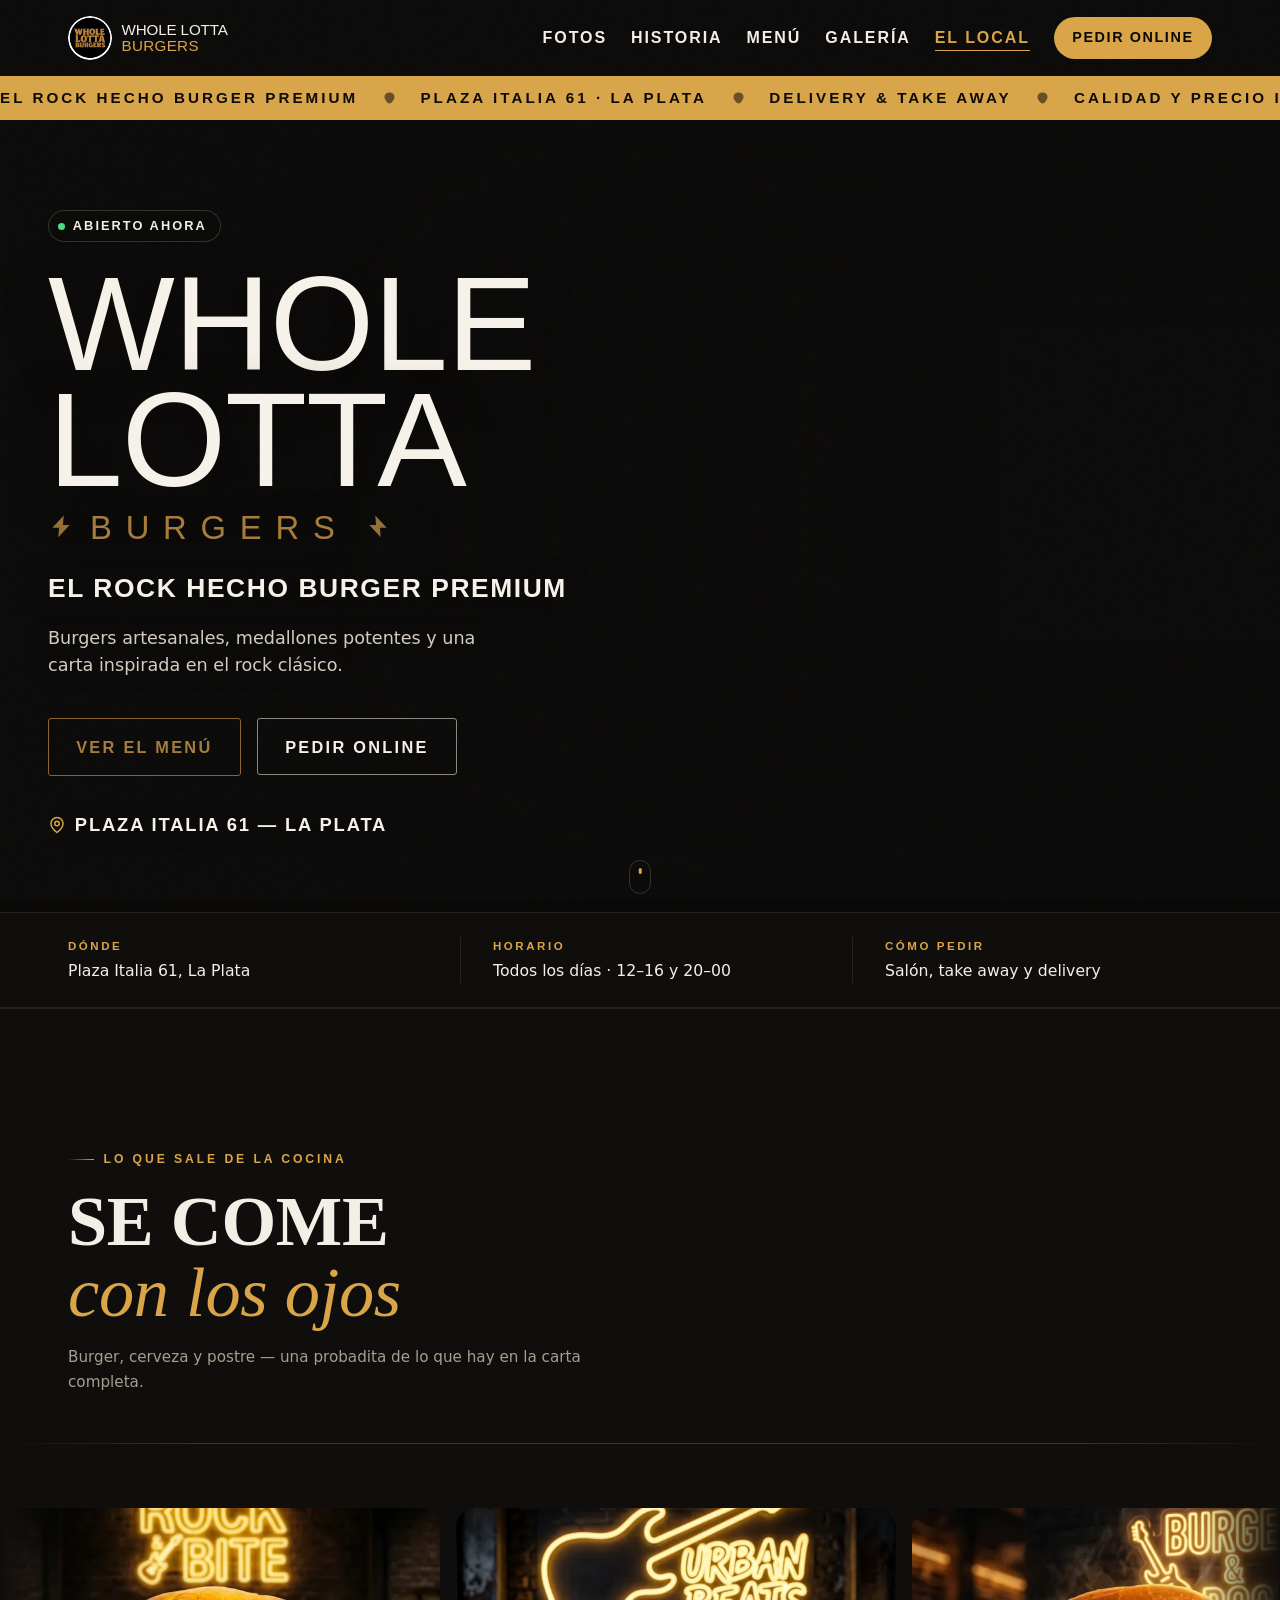
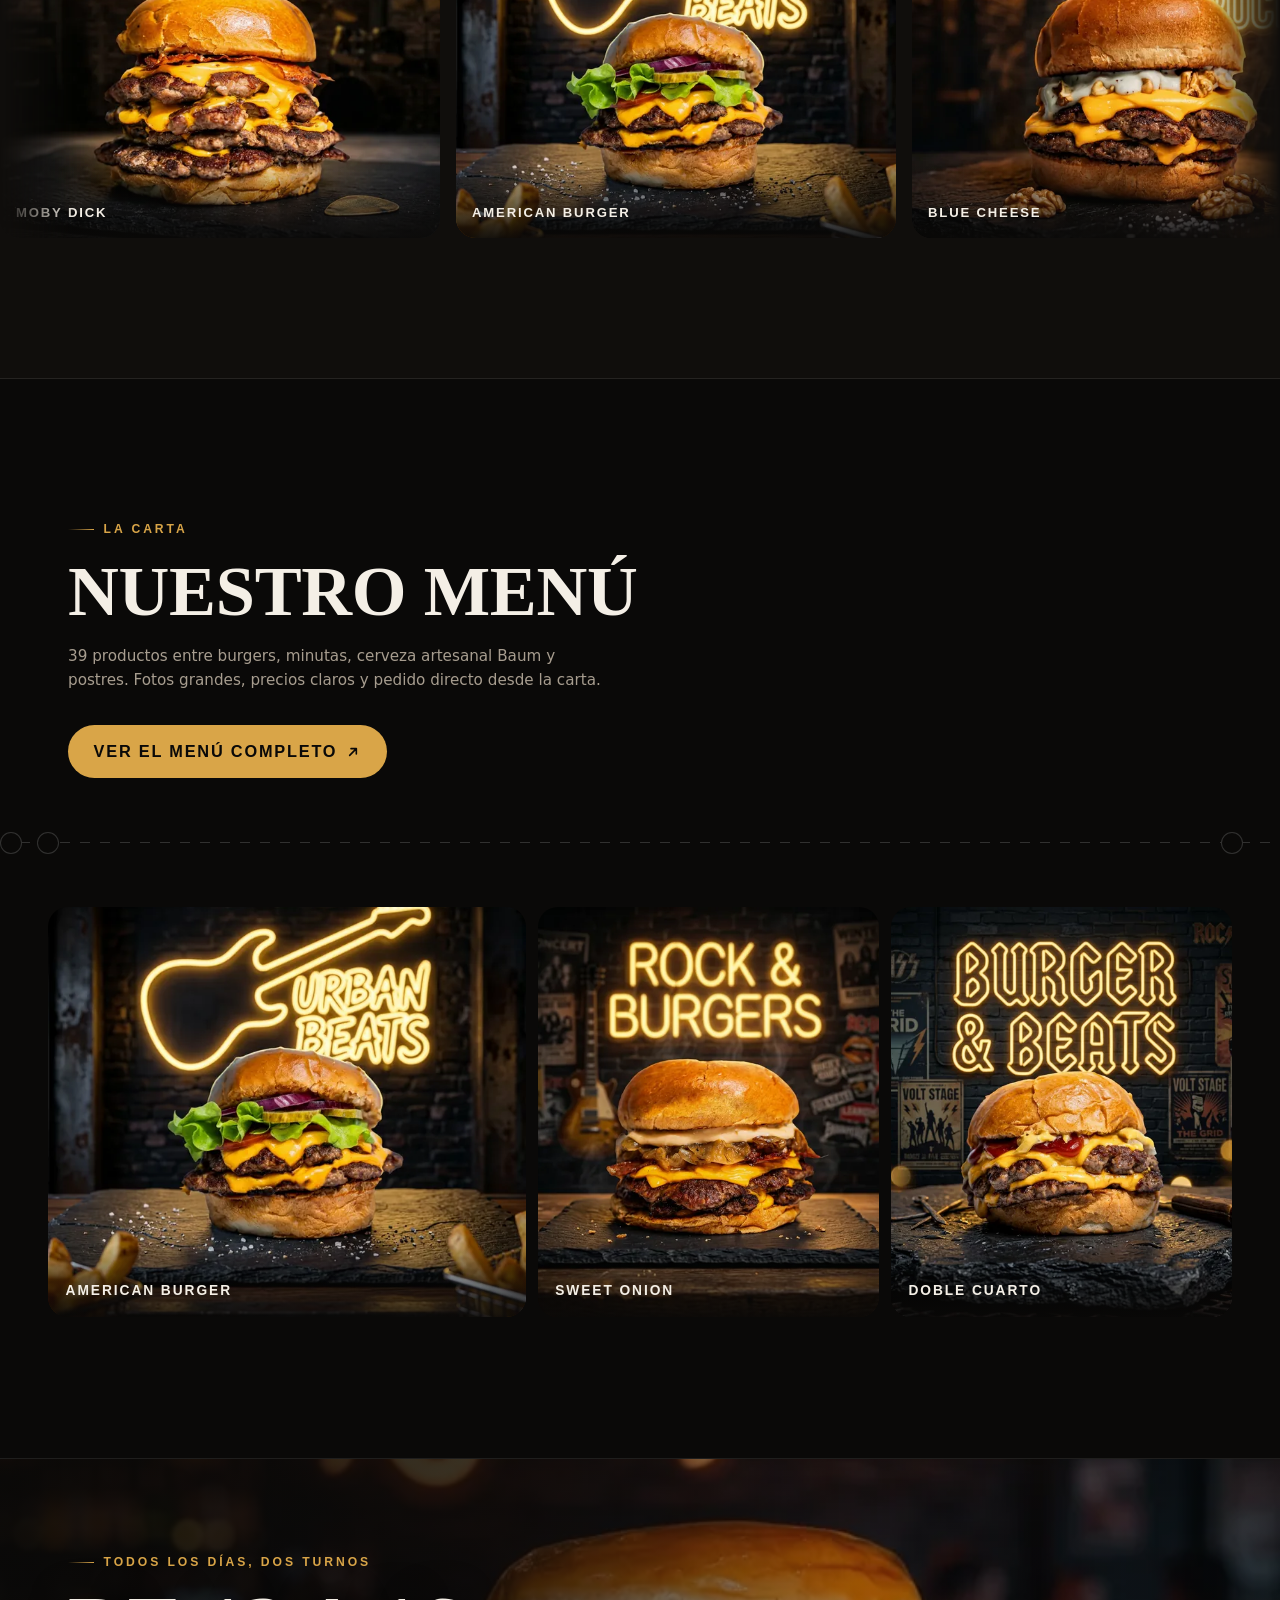
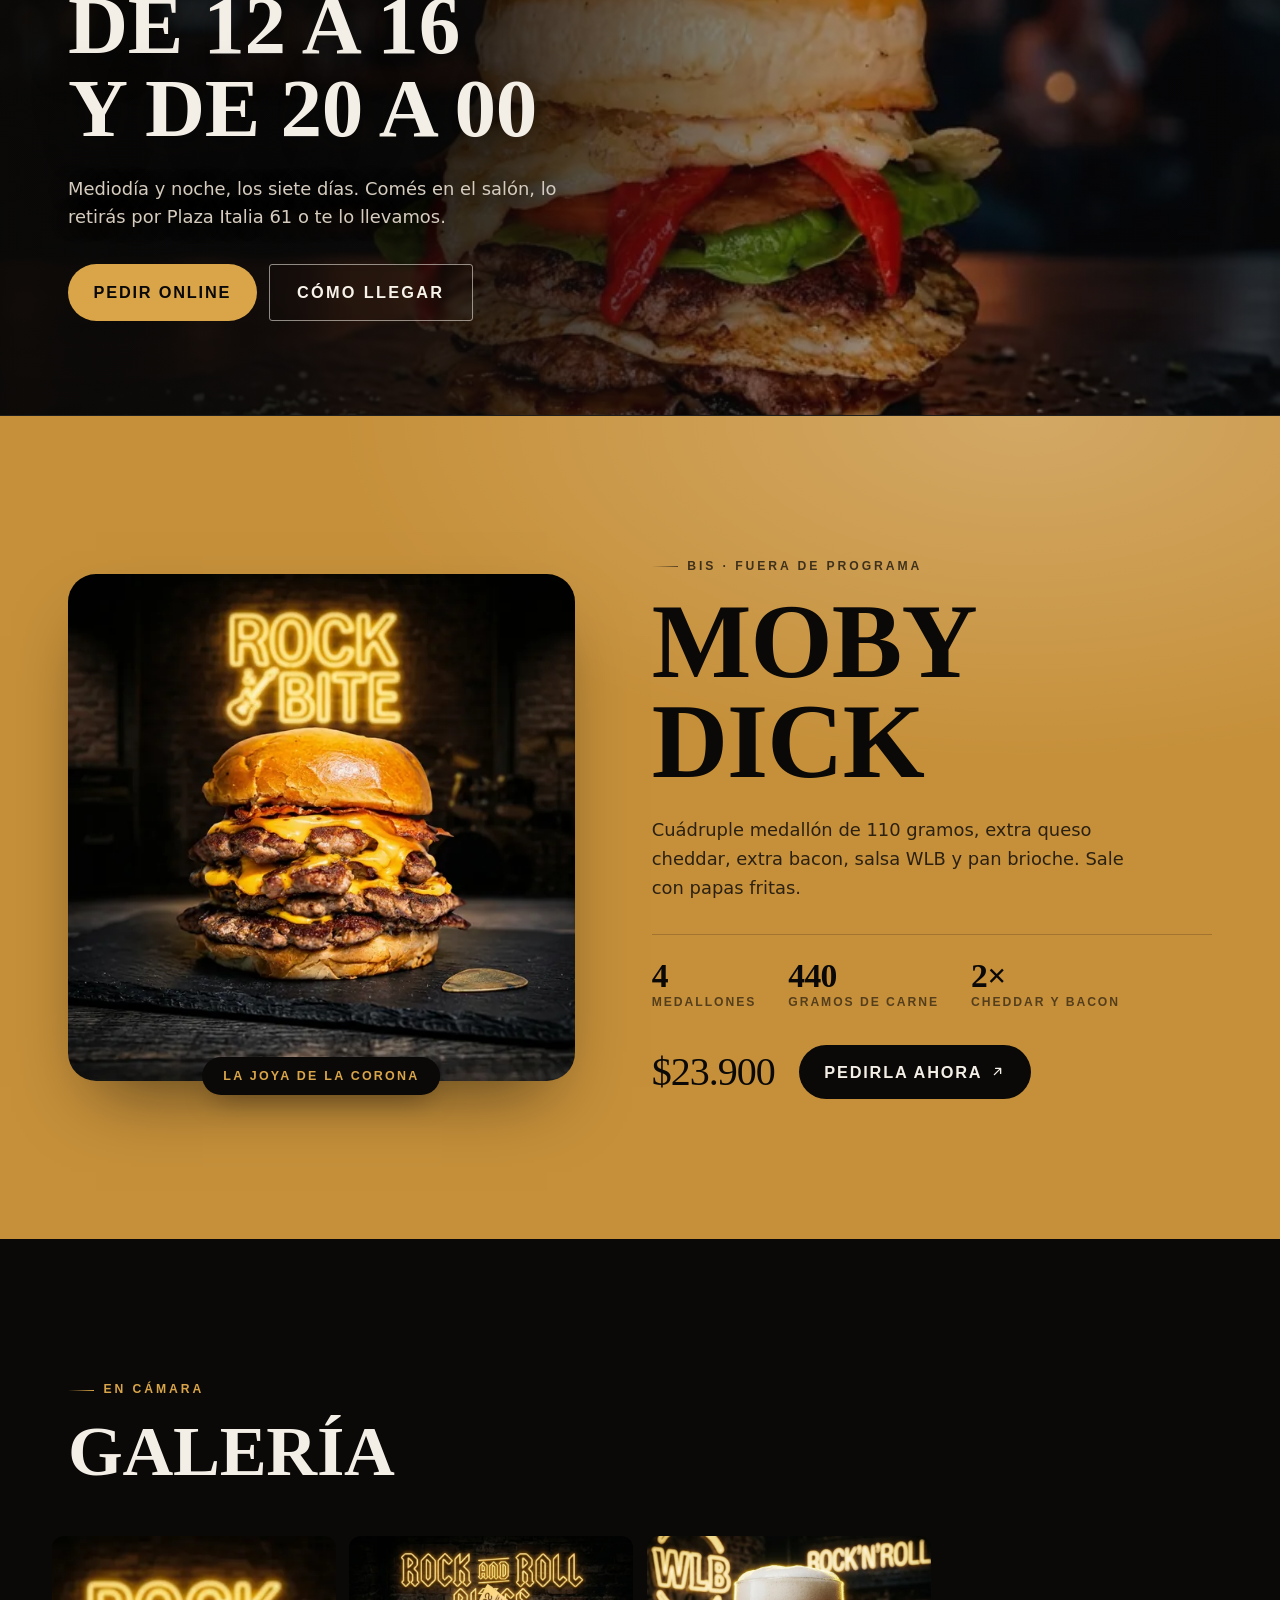
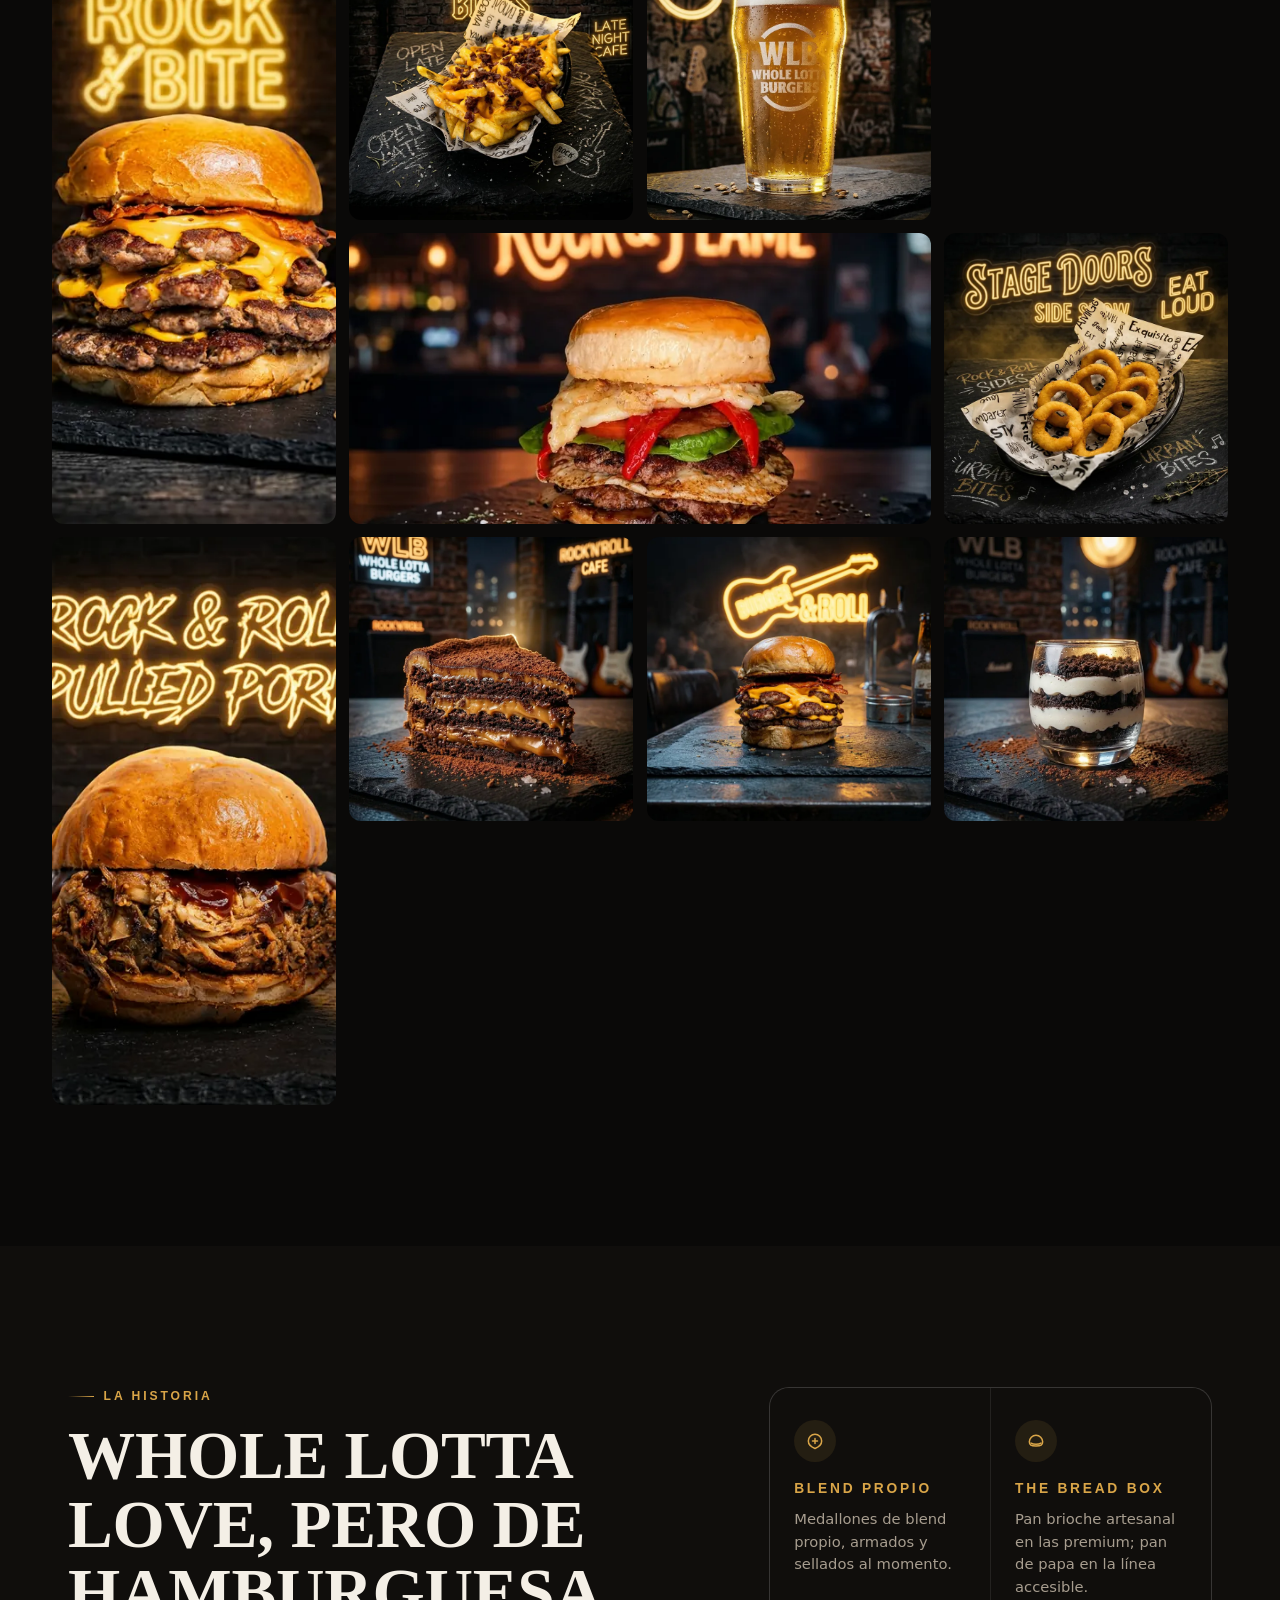
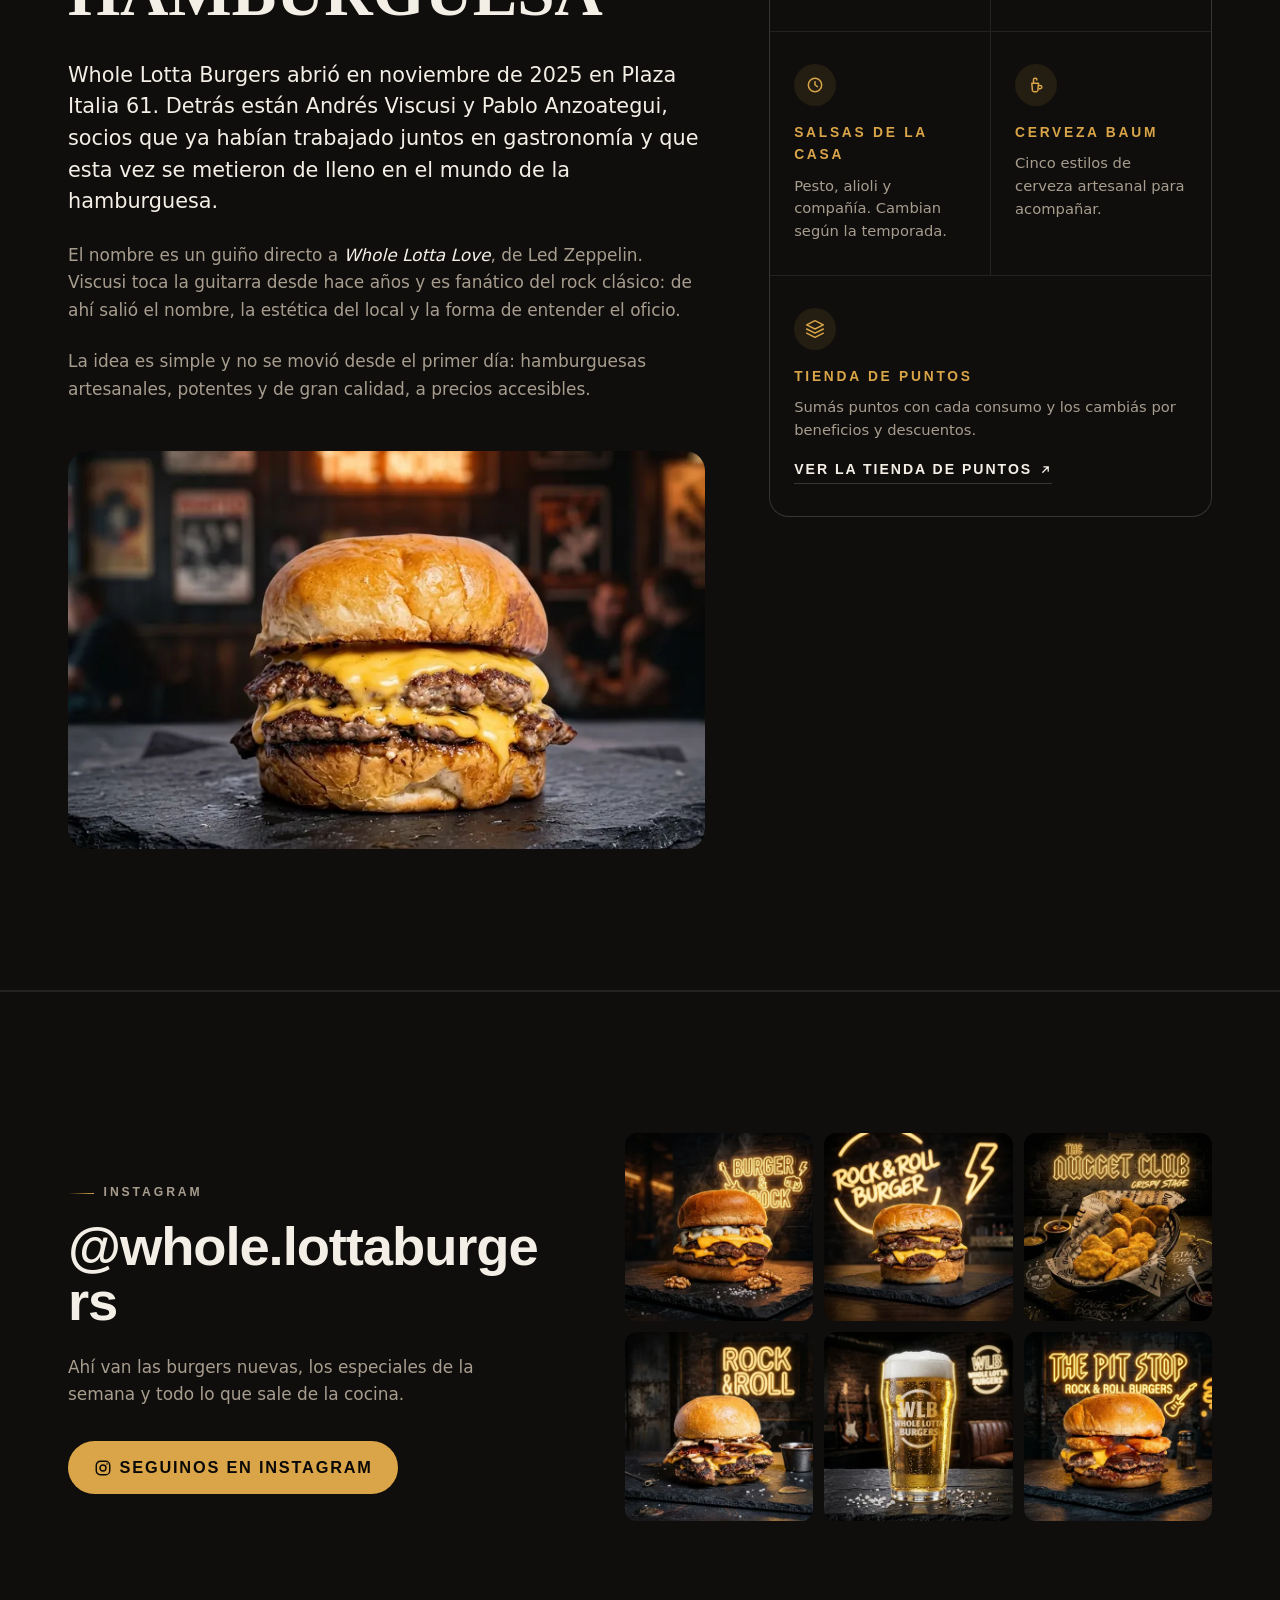
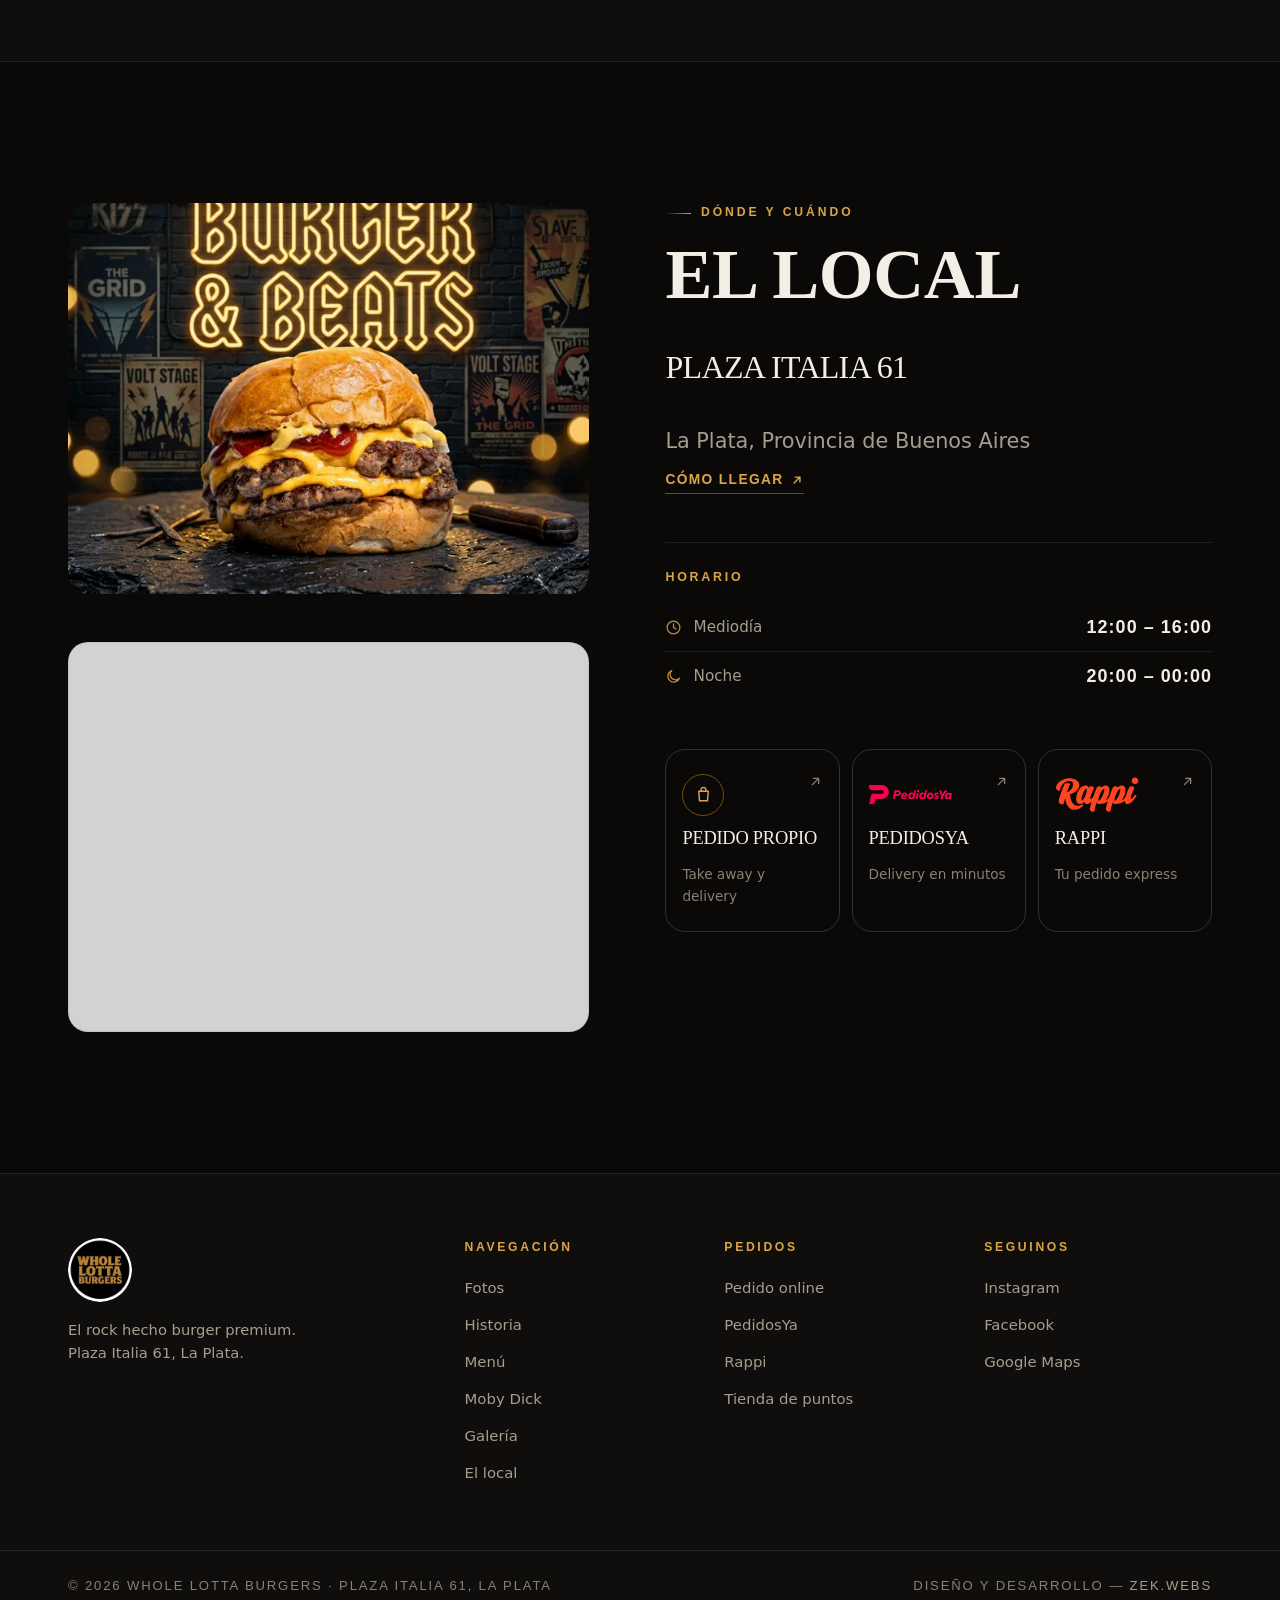
==== commit c6d70f7d: "Optimiza carga de fuentes y agrega seguridad (CSP, headers) Rendimiento: auditando en navegador real" ====
--- a/index.html
+++ b/index.html
@@ -3,6 +3,24 @@
 <head>
 <meta charset="UTF-8">
 <meta name="viewport" content="width=device-width, initial-scale=1, viewport-fit=cover">
+
+<!-- Content-Security-Policy: 'unsafe-inline' en style-src es por el <noscript><style>
+     de más abajo (fallback sin JS) — no hay ningún otro estilo ni script inline en
+     el sitio, y no hay ningún formulario ni input de usuario que un XSS pudiera
+     explotar igual. Ver README → Seguridad para el detalle de cada origen permitido. -->
+<meta http-equiv="Content-Security-Policy" content="
+  default-src 'self';
+  script-src 'self';
+  style-src 'self' 'unsafe-inline' https://fonts.googleapis.com;
+  font-src 'self' https://fonts.gstatic.com;
+  img-src 'self' data:;
+  frame-src https://maps.google.com https://www.google.com;
+  connect-src 'self';
+  base-uri 'self';
+  form-action 'self';
+  object-src 'none';
+">
+<meta name="referrer" content="strict-origin-when-cross-origin">
 
 <title>Whole Lotta Burgers — El rock hecho burger premium | La Plata</title>
 <meta name="description" content="Hamburguesas artesanales en Plaza Italia 61, La Plata. Medallones de blend propio, pan brioche de The Bread Box y cerveza artesanal Baum. Delivery y take away, todos los días.">
@@ -32,7 +50,7 @@
 <link rel="preconnect" href="https://fonts.gstatic.com" crossorigin>
 <link rel="preload" as="image" href="assets/local-tall.webp" media="(max-width:899px)" fetchpriority="high">
 <link rel="preload" as="image" href="assets/local.webp" imagesrcset="assets/local-sm.webp 700w, assets/local.webp 795w" imagesizes="100vw" media="(min-width:900px)" fetchpriority="high">
-<link href="https://fonts.googleapis.com/css2?family=Anton&family=Fraunces:ital,opsz,wght@0,9..144,500;0,9..144,600;0,9..144,700;1,9..144,500&family=Barlow+Condensed:wght@500;600;700&family=Barlow:wght@400;500;600&display=swap" rel="stylesheet">
+<link href="https://fonts.googleapis.com/css2?family=Anton&family=Fraunces:ital,opsz,wght@0,9..144,400;0,9..144,600;0,9..144,700;1,9..144,500&family=Barlow+Condensed:wght@400;600;700&family=Barlow:wght@400;500&display=swap" rel="stylesheet">
 <link rel="stylesheet" href="css/styles.css">
 <noscript><style>.rv{opacity:1!important;transform:none!important}.menu-panel[hidden]{display:block!important}</style></noscript>
 
@@ -390,7 +408,7 @@
         <iframe
           src="https://maps.google.com/maps?q=Whole+Lotta+Burgers,+Plaza+Italia+61,+La+Plata,+Buenos+Aires&output=embed"
           title="Ubicación de Whole Lotta Burgers en el mapa"
-          loading="lazy" referrerpolicy="no-referrer-when-downgrade"></iframe>
+          loading="lazy" referrerpolicy="strict-origin-when-cross-origin"></iframe>
       </div>
     </div>
 
--- a/css/styles.css
+++ b/css/styles.css
@@ -410,6 +410,10 @@
 .hero-h1{
   animation:none;
   font-family:var(--f-hero);
+  /* Anton solo existe en un peso. Sin esto, el <h1> hereda "bold" del navegador
+     y como no hay una fuente real en ese peso, el navegador infla el trazo a
+     mano (negrita sintética) — se nota, sobre todo a este tamaño. */
+  font-weight:400;
   font-size:clamp(3.3rem,16.5vw,8.4rem);
   line-height:.86;letter-spacing:-.008em;
   text-transform:uppercase;
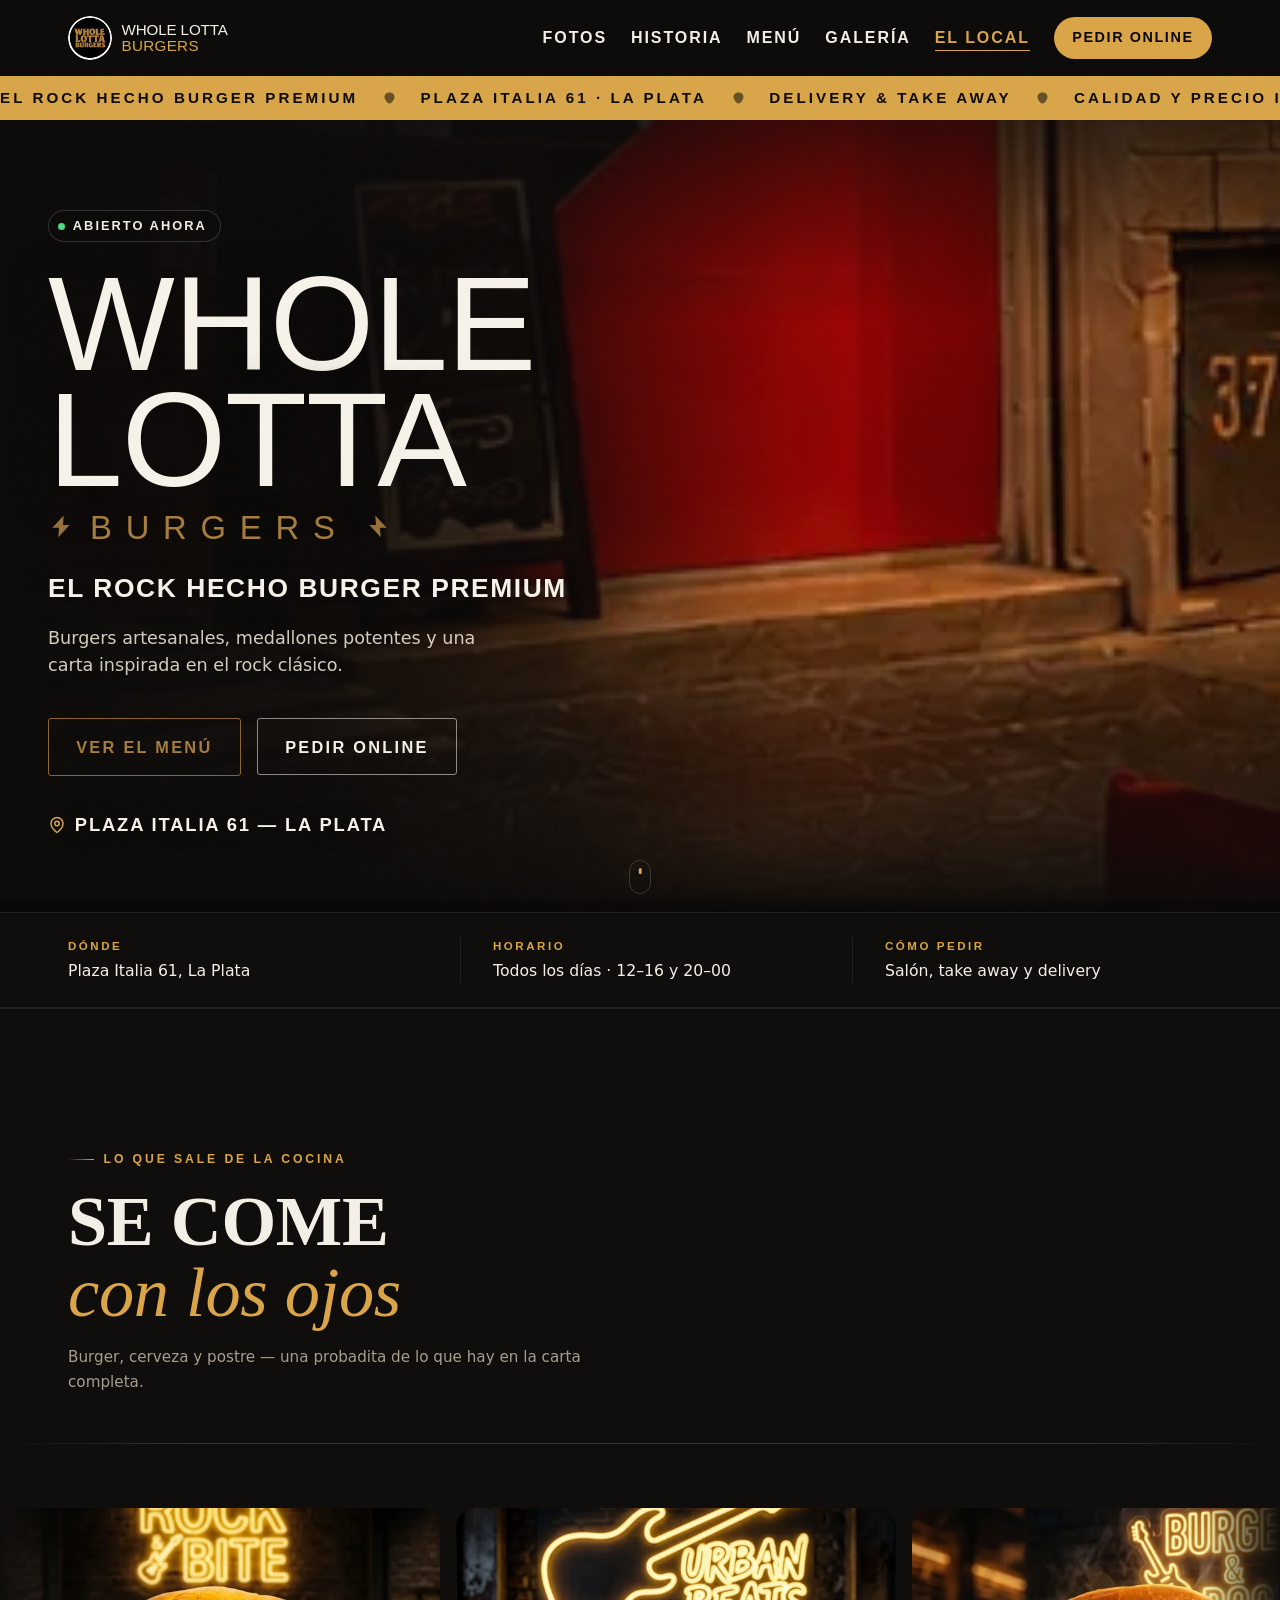
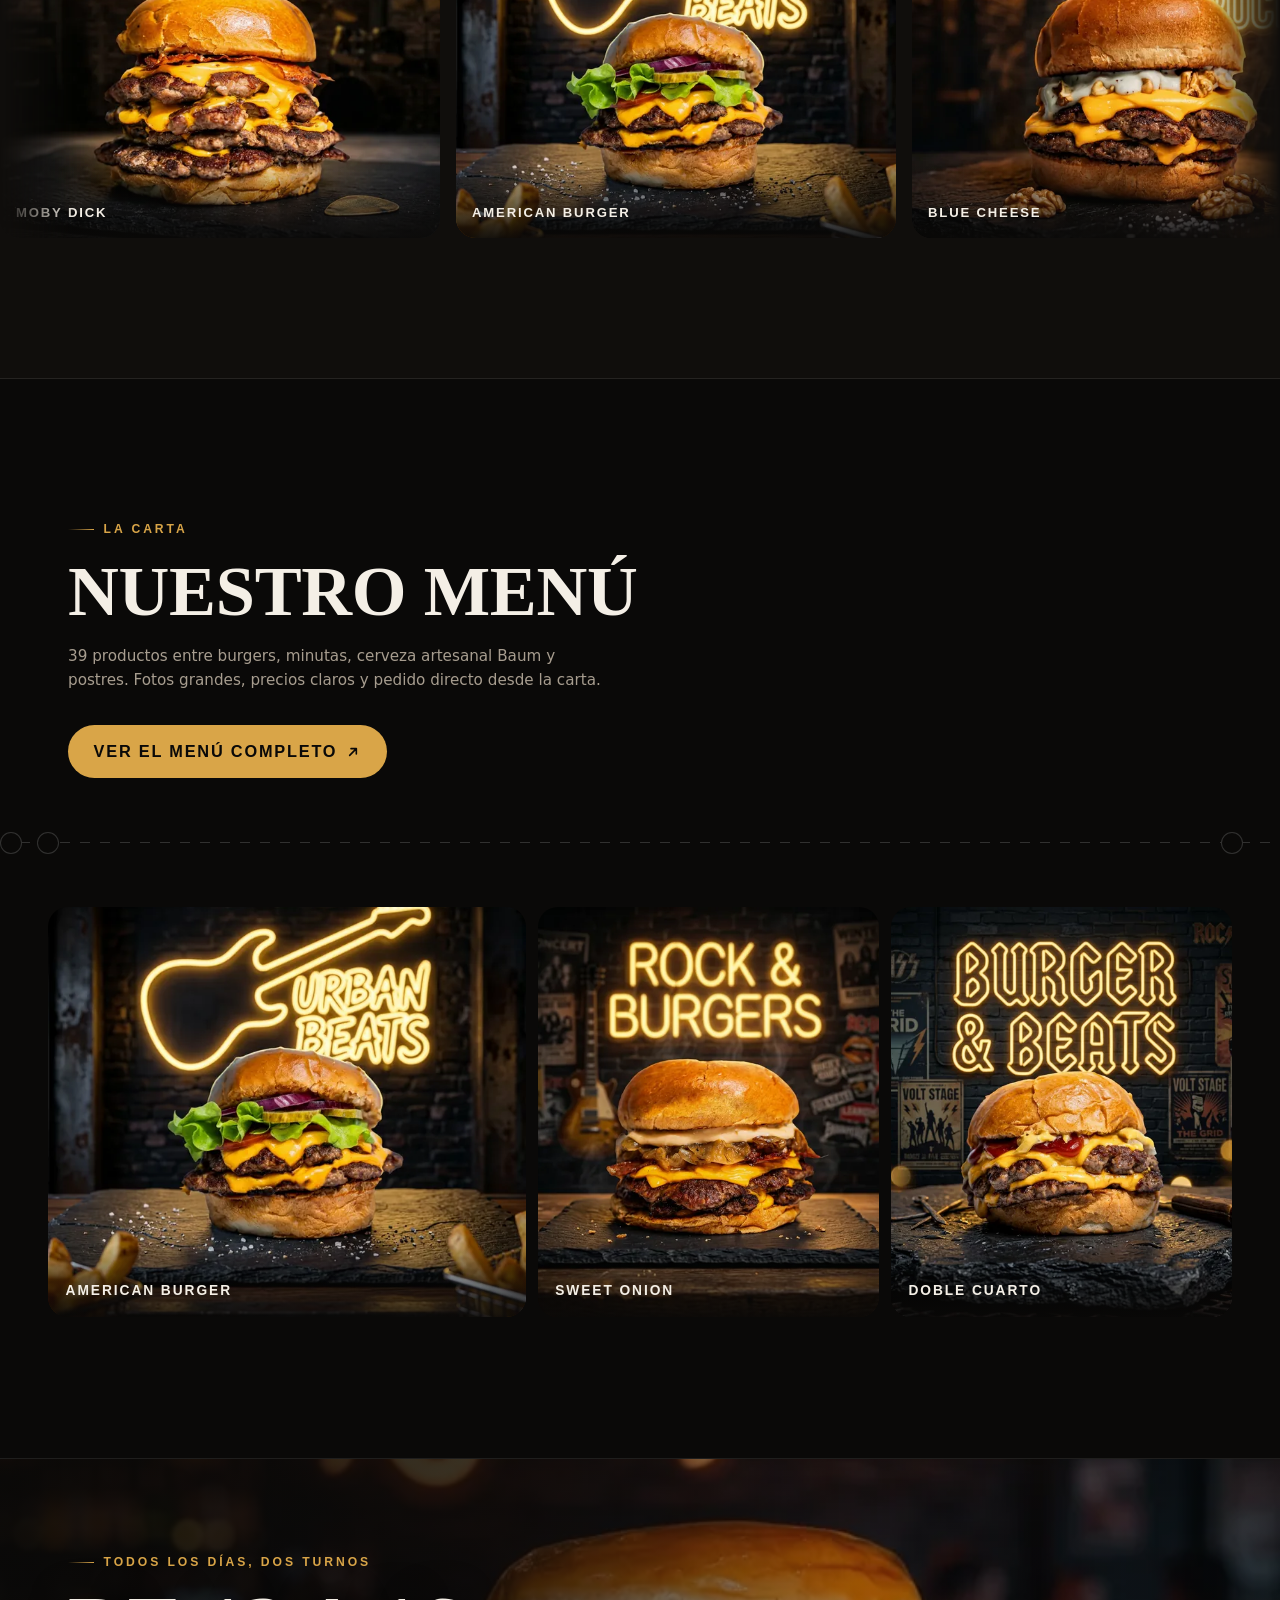
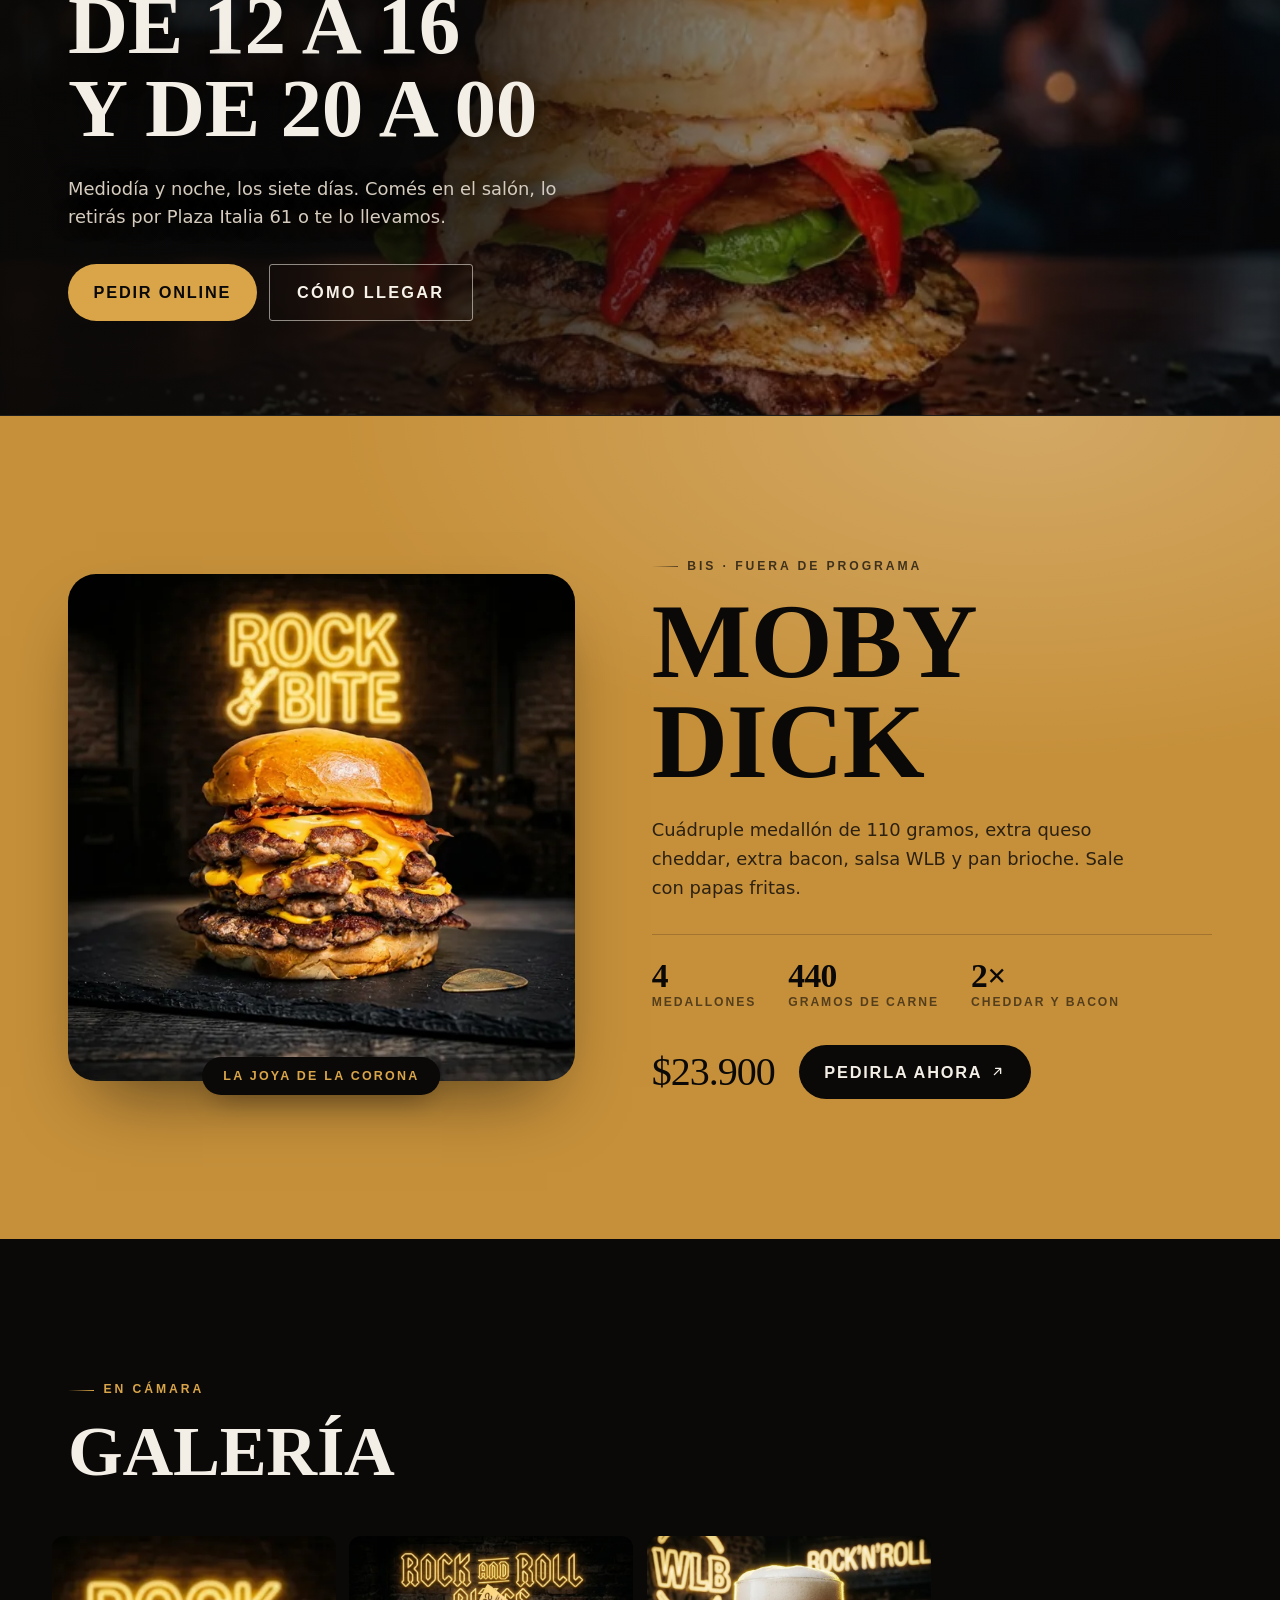
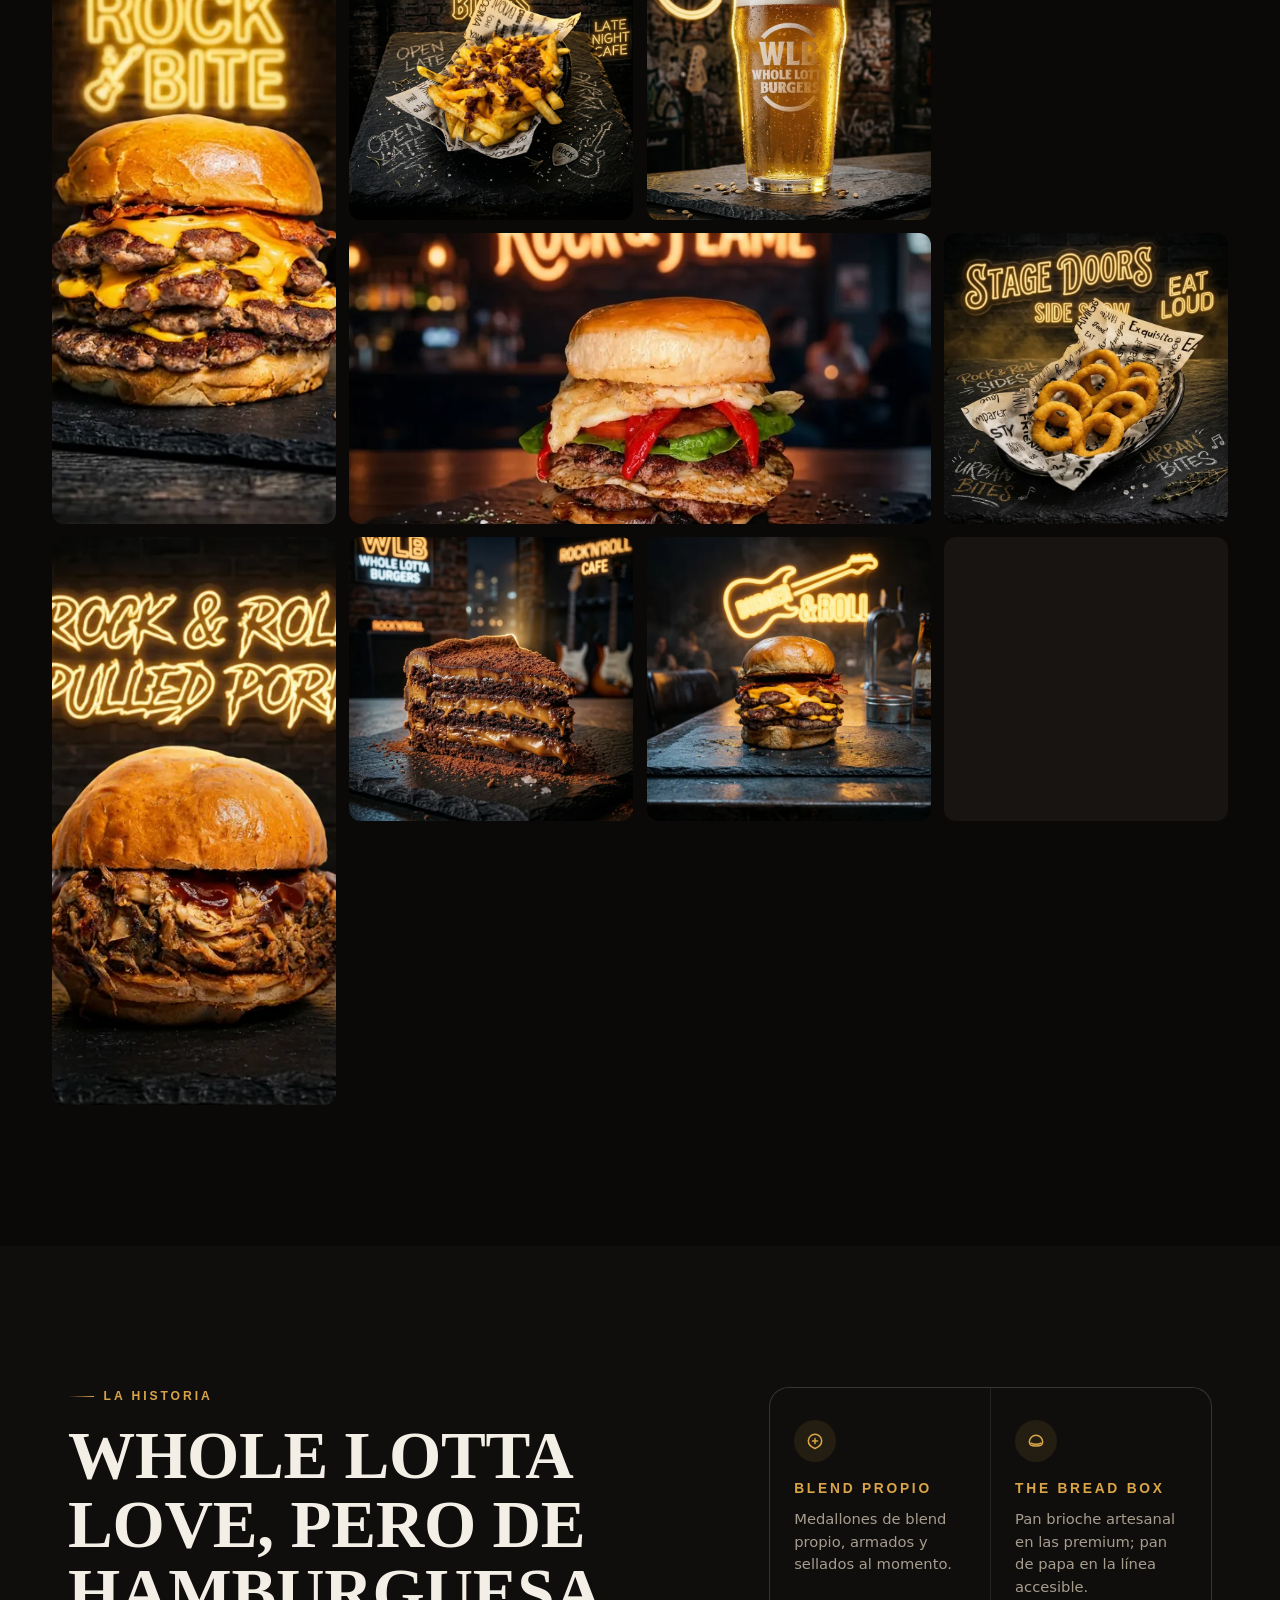
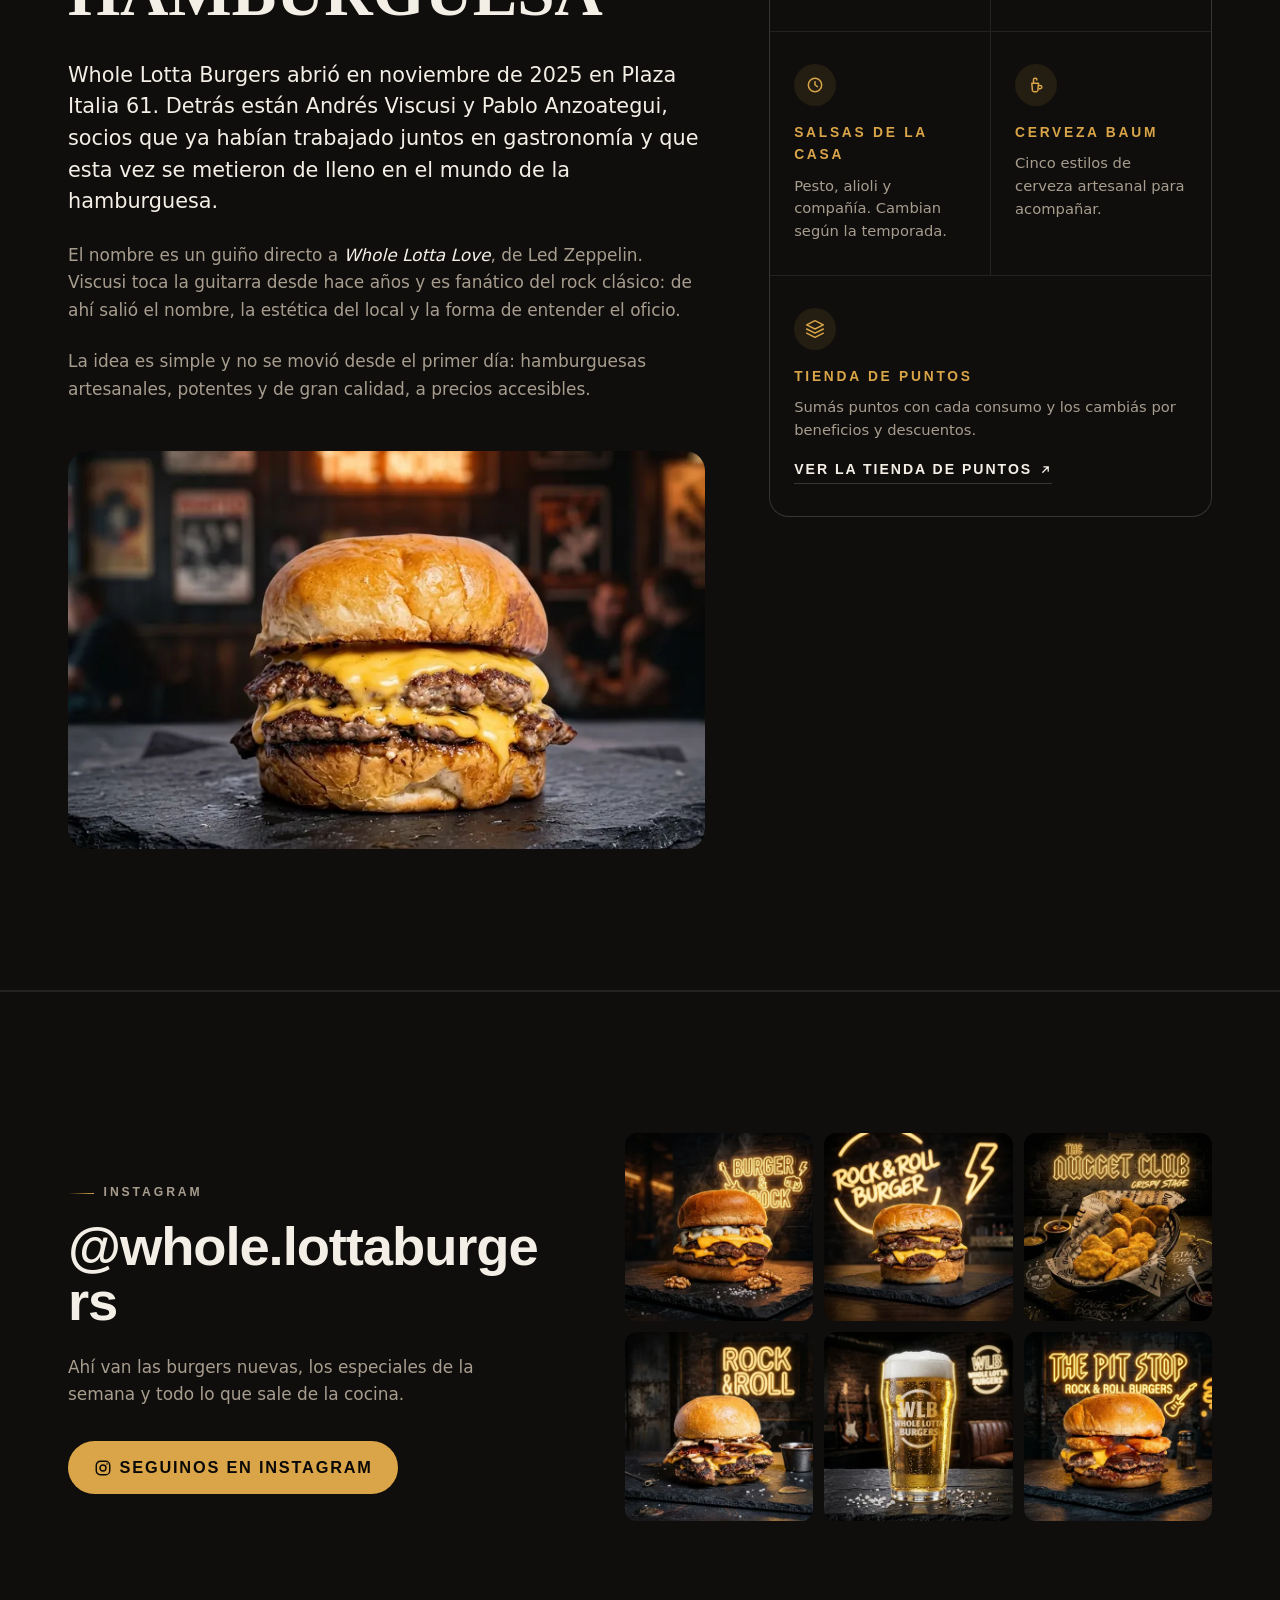
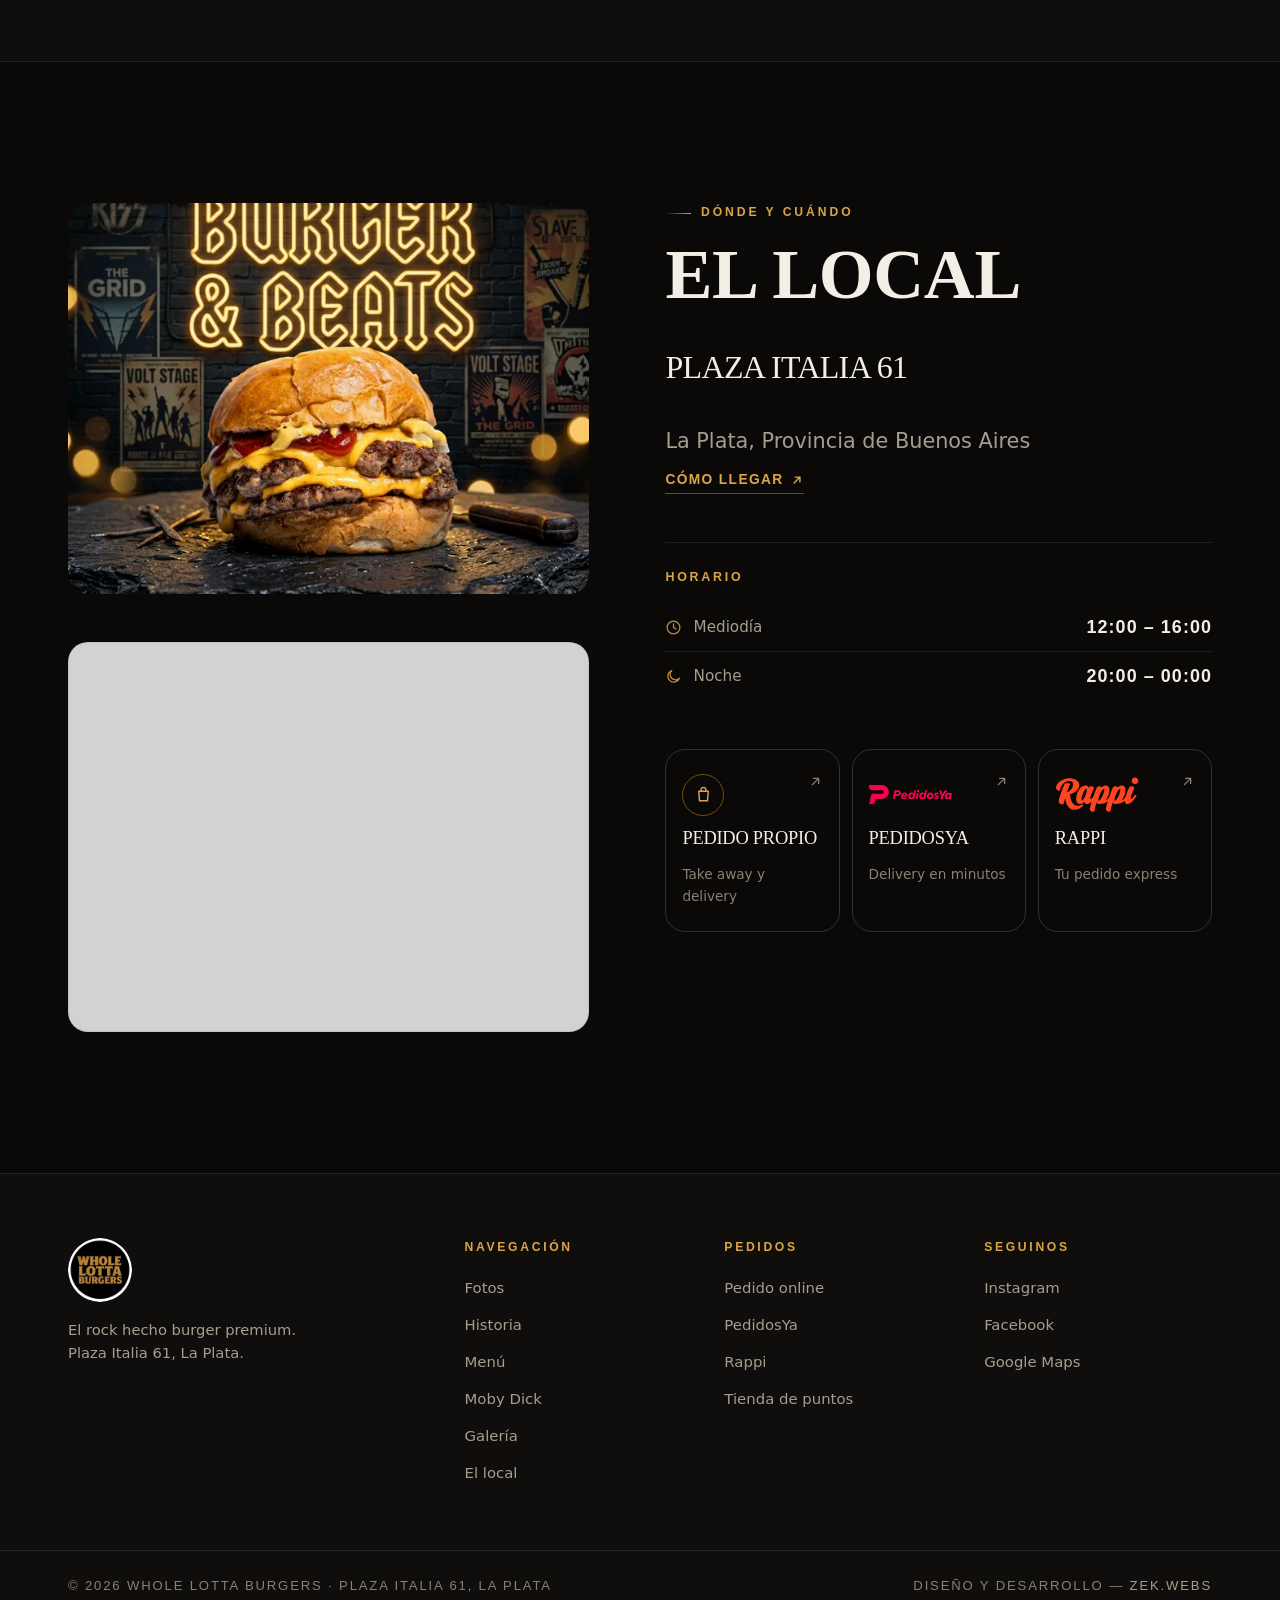
==== commit b77c3041: "Apunta canonical/OG/JSON-LD a la URL real del sitio (GitHub Pages) Las etiquetas de vista previa (og" ====
--- a/index.html
+++ b/index.html
@@ -26,22 +26,22 @@
 <meta name="description" content="Hamburguesas artesanales en Plaza Italia 61, La Plata. Medallones de blend propio, pan brioche de The Bread Box y cerveza artesanal Baum. Delivery y take away, todos los días.">
 <meta name="theme-color" content="#0A0908">
 <meta name="author" content="Whole Lotta Burgers">
-<link rel="canonical" href="https://lottaburgers.com/">
+<link rel="canonical" href="https://salvageorge10-byte.github.io/wholelottaburgers/">
 
 <meta property="og:type" content="restaurant.restaurant">
 <meta property="og:site_name" content="Whole Lotta Burgers">
 <meta property="og:locale" content="es_AR">
-<meta property="og:url" content="https://lottaburgers.com/">
+<meta property="og:url" content="https://salvageorge10-byte.github.io/wholelottaburgers/">
 <meta property="og:title" content="Whole Lotta Burgers — El rock hecho burger premium">
 <meta property="og:description" content="Hamburguesas artesanales en Plaza Italia 61, La Plata. Delivery y take away, todos los días de 12 a 16 y de 20 a 00.">
-<meta property="og:image" content="https://lottaburgers.com/assets/og.jpg">
+<meta property="og:image" content="https://salvageorge10-byte.github.io/wholelottaburgers/assets/og.jpg">
 <meta property="og:image:width" content="1200">
 <meta property="og:image:height" content="630">
 <meta property="og:image:alt" content="Hamburguesa La Mundial de Whole Lotta Burgers frente a un cartel de neón que dice Rock &amp; Flame">
 <meta name="twitter:card" content="summary_large_image">
 <meta name="twitter:title" content="Whole Lotta Burgers — El rock hecho burger premium">
 <meta name="twitter:description" content="Hamburguesas artesanales en Plaza Italia 61, La Plata. Delivery y take away.">
-<meta name="twitter:image" content="https://lottaburgers.com/assets/og.jpg">
+<meta name="twitter:image" content="https://salvageorge10-byte.github.io/wholelottaburgers/assets/og.jpg">
 
 <link rel="icon" href="assets/favicon.svg" type="image/svg+xml">
 <link rel="apple-touch-icon" href="assets/apple-touch-icon.png">
@@ -61,9 +61,9 @@
   "name": "Whole Lotta Burgers",
   "slogan": "El rock hecho burger premium",
   "description": "Hamburguesería artesanal en La Plata. Medallones de blend propio, pan brioche de The Bread Box, salsas de la casa y cerveza artesanal Baum.",
-  "url": "https://lottaburgers.com/",
-  "image": "https://lottaburgers.com/assets/og.jpg",
-  "logo": "https://lottaburgers.com/assets/logo.webp",
+  "url": "https://salvageorge10-byte.github.io/wholelottaburgers/",
+  "image": "https://salvageorge10-byte.github.io/wholelottaburgers/assets/og.jpg",
+  "logo": "https://salvageorge10-byte.github.io/wholelottaburgers/assets/logo.webp",
   "servesCuisine": ["Hamburguesas", "Comida americana"],
   "priceRange": "$$",
   "currenciesAccepted": "ARS",
@@ -78,7 +78,7 @@
     { "@type": "OpeningHoursSpecification", "dayOfWeek": ["Monday","Tuesday","Wednesday","Thursday","Friday","Saturday","Sunday"], "opens": "12:00", "closes": "16:00" },
     { "@type": "OpeningHoursSpecification", "dayOfWeek": ["Monday","Tuesday","Wednesday","Thursday","Friday","Saturday","Sunday"], "opens": "20:00", "closes": "00:00" }
   ],
-  "hasMenu": "https://lottaburgers.com/menu.html",
+  "hasMenu": "https://salvageorge10-byte.github.io/wholelottaburgers/menu.html",
   "acceptsReservations": "False",
   "sameAs": [
     "https://www.instagram.com/whole.lottaburgers/",
